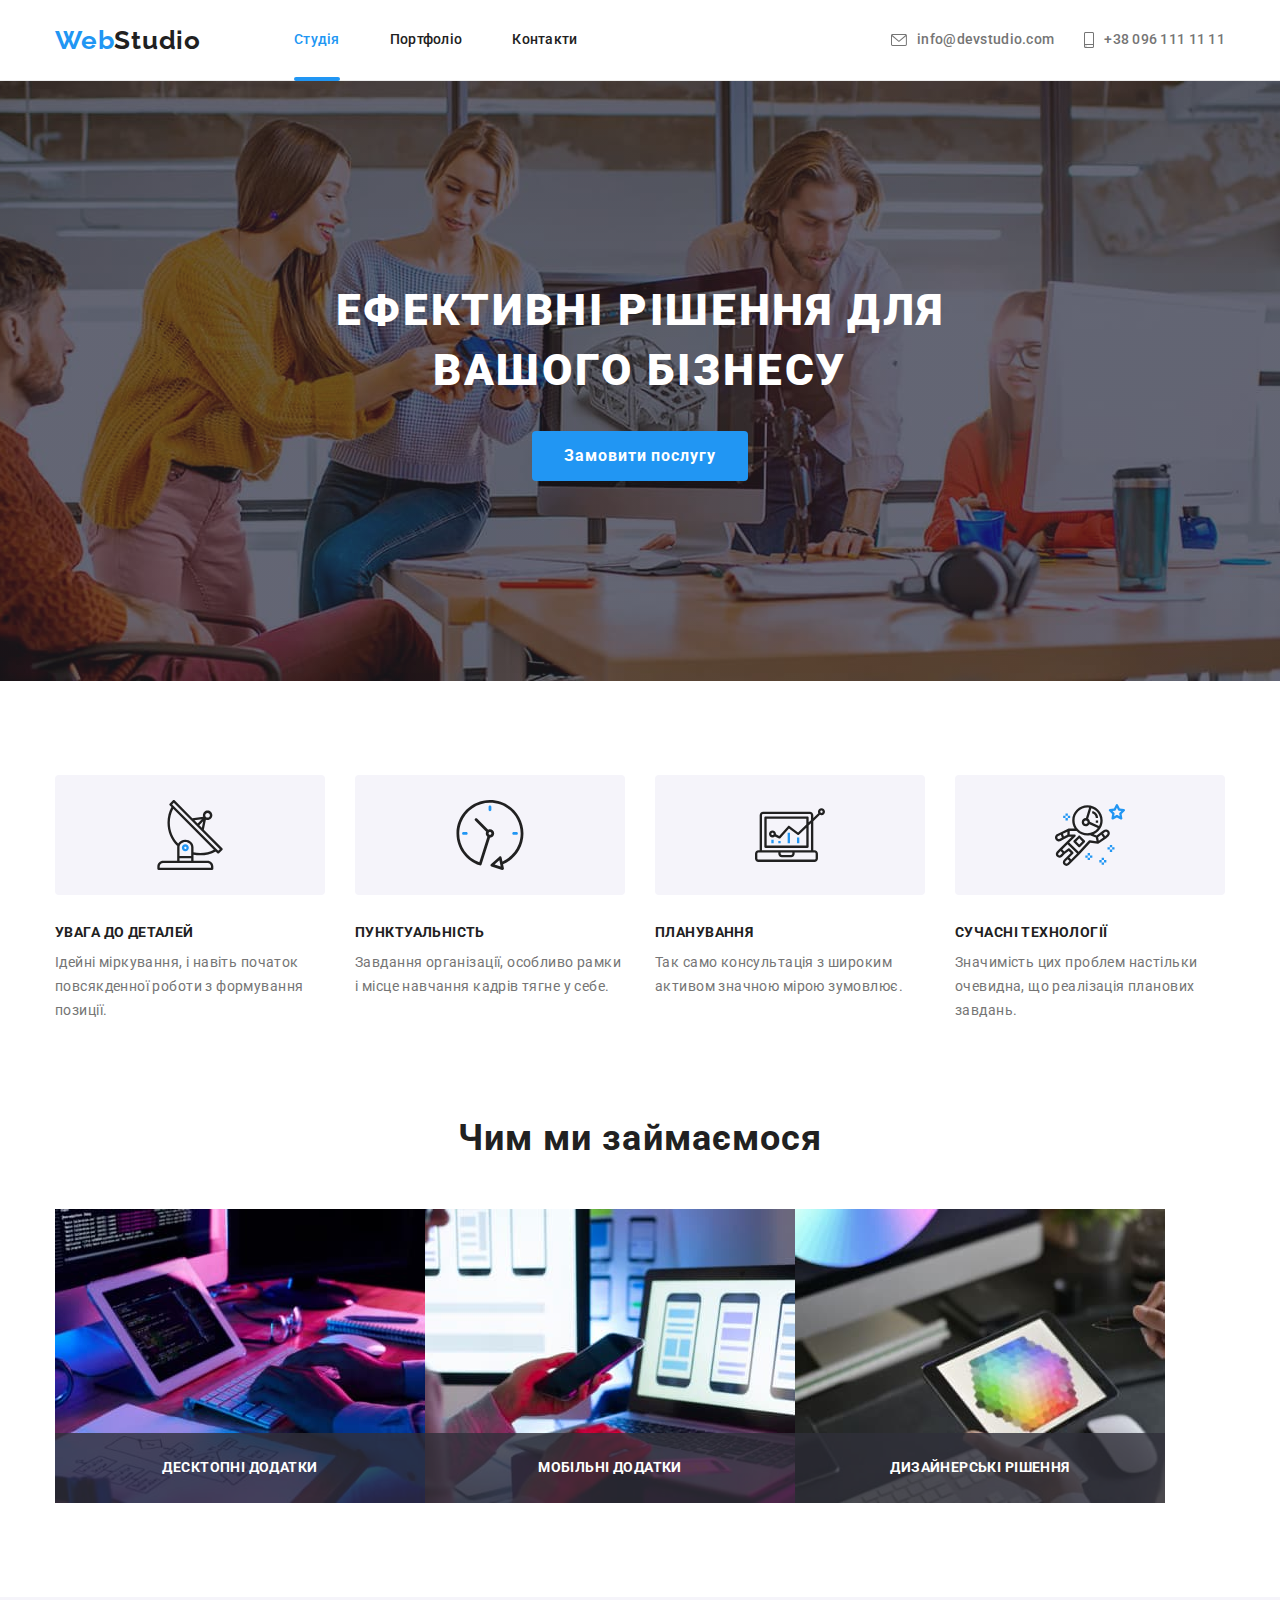
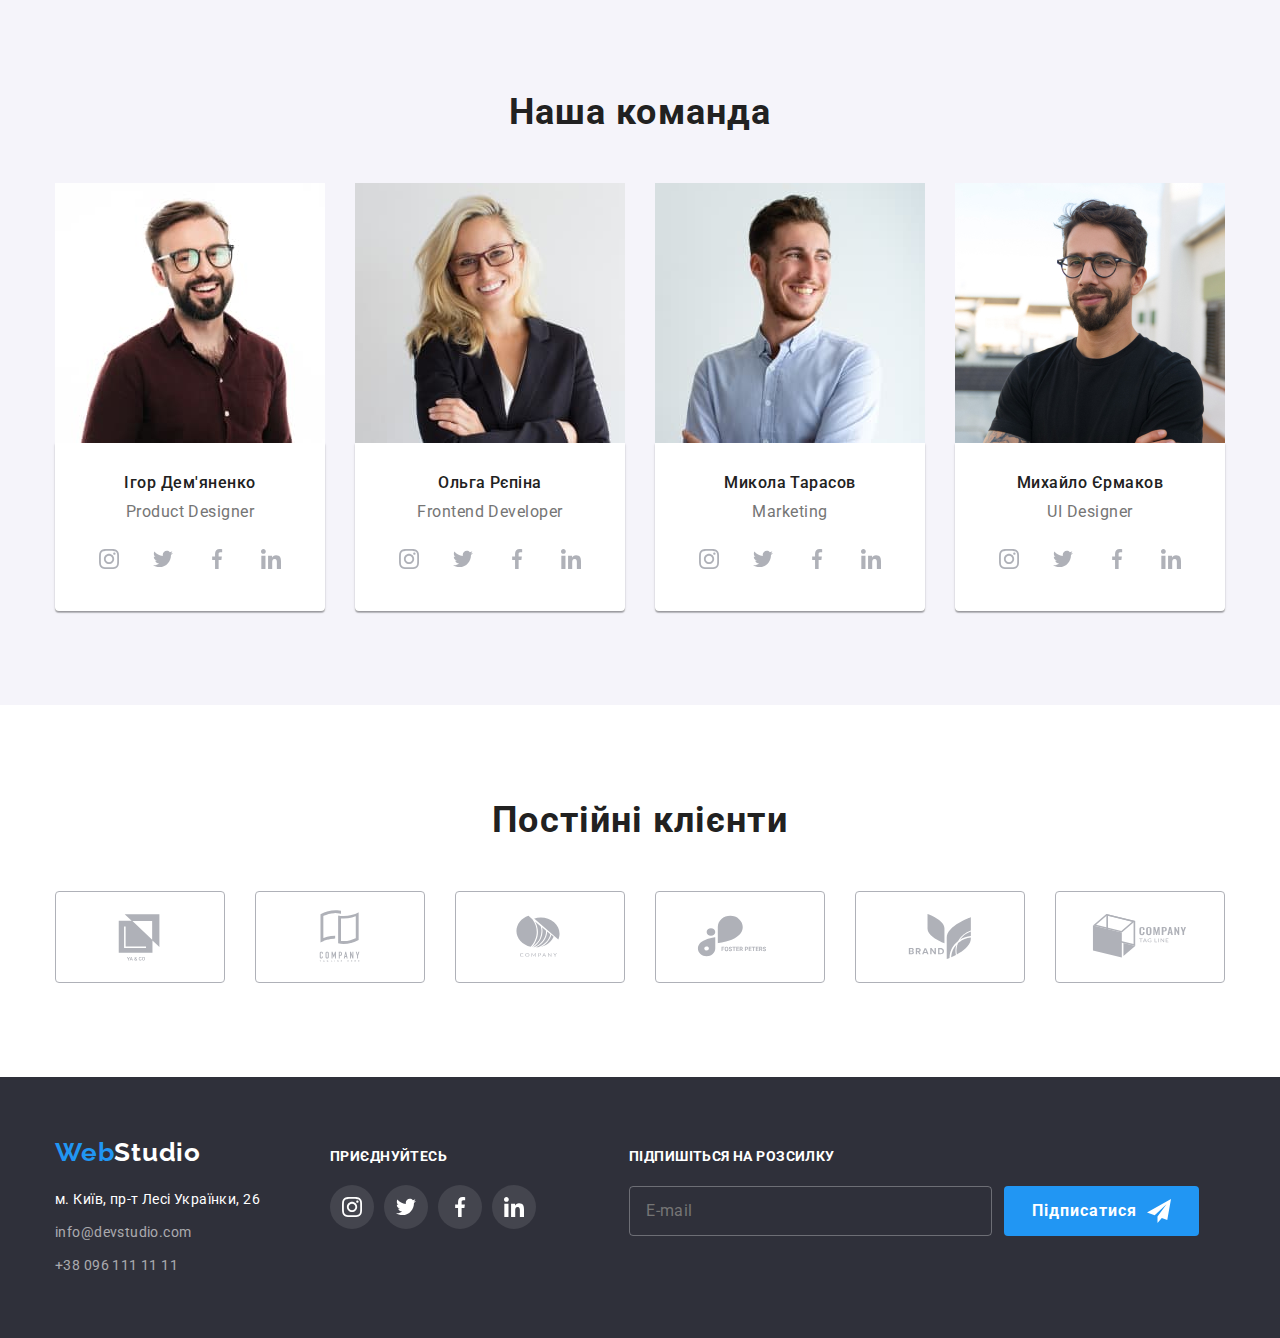
==== index.html @ 63f54402 "final" ====
<!DOCTYPE html>
<html lang="uk">
  <head>
    <meta charset="UTF-8" />
    <meta http-equiv="X-UA-Compatible" content="IE=edge" />
    <meta name="viewport" content="width=device-width, initial-scale=1.0" />
    <title lang="en">Document</title>
    <link rel="preconnect" href="https://fonts.googleapis.com" />
    <link rel="preconnect" href="https://fonts.gstatic.com" crossorigin />
    <link
      href="https://fonts.googleapis.com/css2?family=Raleway:wght@700&family=Roboto:wght@400;500;700;900&display=swap"
      rel="stylesheet"
    />
    <link
      rel="stylesheet"
      href="https://cdnjs.cloudflare.com/ajax/libs/modern-normalize/1.1.0/modern-normalize.min.css"
    />
    <link rel="stylesheet" href="./css/main.min.css">
  </head>
  <body >
    <header class="heder">
      <div class="container container__heder">
        <nav class="navigation">
          <a href="./index.html" lang="en" class="navigation__logo logo link"
            >Web<span class="logo-text--dark">Studio</span></a
          >
          <ul class="menu list">
            <li class="menu__item item">
              <a href="" class="menu__link link current">Студія</a>
            </li>
            <li class="menu__item item">
              <a href="./portfolio.html" class="menu__link link">Портфоліо</a>
            </li>
            <li class="menu__item item">
              <a href="" class="menu__link link">Контакти</a>
            </li>
          </ul>
        </nav>
        <ul class="connect list">
          <li class="connect__item">
            <a href="mailto:info@devstudio.com" class="connect__link link"
              ><svg class="icon connect__icon-mail"><use href="./images/symbol-defsnev.svg#icon-mail"></use></svg>info@devstudio.com</a
            >
          </li>
          <li class="connect__item">
            <a href="tel:+380961111111" class="connect__link link"
              ><svg class="icon connect__icon-phone"><use href="./images/symbol-defsnev.svg#icon-phone"></use></svg>+38 096 111 11 11</a
            >
          </li>
        </ul>
      </div>
    </header>
    <main>
      <section class="hero">
          <h1 class="hero__title">Ефективні рішення для вашого бізнесу</h1>
          <button type="button" class="hero__button button " data-modal-open>
            Замовити послугу
          </button>
      </section>
      <section class="peculiarities section">
        <div class="peculiarities__container container">
          <h2 class="peculiarities__title section-title visually-hidden">
            Особливості
          </h2>
          <ul class="peculiarities-list list">
            <li class="peculiarities-list__item">
              <div class="peculiarities-list__container">
                <svg class="peculiarities-list__icon"><use href="./images/symbol-defs.svg#icon-antenna"></use></svg></div>
              <h3 class="peculiarities-list__subtitle subtitle">
                увага до деталей
              </h3>
              <p class="peculiarities-list__text text">
                Ідейні міркування, і навіть початок повсякденної роботи з
                формування позиції.
              </p>
            </li>
            <li class="peculiarities-list__item">
              <div class="peculiarities-list__container">
                <svg class="peculiarities-list__icon"><use href="./images/symbol-defs.svg#icon-clock"></use></svg></div>
              <h3 class="peculiarities-list__subtitle subtitle">
                пунктуальність
              </h3>
              <p class="peculiarities-list__text text">
                Завдання організації, особливо рамки і місце навчання кадрів
                тягне у себе.
              </p>
            </li>
            <li class="peculiarities-list__item">
              <div class="peculiarities-list__container">
                <svg class="peculiarities-list__icon"><use href="./images/symbol-defs.svg#icon-diagram"></use></svg></div>
              <h3 class="peculiarities-list__subtitle subtitle">планування</h3>
              <p class="peculiarities-list__text text">
                Так само консультація з широким активом значною мірою зумовлює.
              </p>
            </li>
            <li class="peculiarities-list__item">
              <div class="peculiarities-list__container">
                <svg class="peculiarities-list__icon"><use href="./images/symbol-defs.svg#icon-astronaut"></use></svg></div>
              <h3 class="peculiarities-list__subtitle subtitle">
                сучасні технології
              </h3>
              <p class="peculiarities-list__text text">
                Значимість цих проблем настільки очевидна, що реалізація
                планових завдань.
              </p>
            </li>
          </ul>
        </div>
      </section>
      <section class="about-work section">
        <div class="container">
          <h2 class="section-title">Чим ми займаємося</h2>
          <ul class="about-work__list list">
            <li class="about-work__item">
              <div class="about-work__thumb"><img
                class="about-work__img"
                src="./images/boxone.jpg"
                alt="співробітник працюе за компьтером"
                width="370"
              />
            <P class="about-work__thumb-text">Десктопні додатки</P>
          </div>
            </li>
            <li class="about-work__item">
              <div class="about-work__thumb"><img
                class="about-work__img"
                src="./images/boxtwo.jpg"
                alt="співробітник працюе у телефоні"
                width="370"
              />
            <P class="about-work__thumb-text">Мобільні додатки</P>
          </div>
            </li>
            <li class="about-work__item">
              <div class="about-work__thumb"><img
                class="about-work__img"
                src="./images/boxthree.jpg"
                alt="співробітник працюе у планшеті"
                width="370"
              />
            <P class="about-work__thumb-text">Дизайнерські рішення</P>
          </div>
            </li>
          </ul>
        </div>
      </section>
      <section class="our-team section">
        <div class="container">
          <h2 class="section-title">Наша команда</h2>
          <ul class="team-cards list">
            <li class="team-cards__item">
              <img
                src="./images/teamone.jpg"
                alt="фото працівника"
                width="270"
                class="team-cards__img"
              />
            <div class="team-cards__data">
                <h3 class="team-cards__subtitle subtitle">Ігор Дем'яненко</h3>
                <p lang="en" class="team-cards__text text">Product Designer</p>
              <ul class="network list">
                <li class="network__item"><a class="network__link" href=""><svg class="network-icon" width="20" height="20">
                  <use href="./images/symbol-defs.svg#icon-instagram"></use>
                </svg></a></li>
                <li class="network__item"><a class="network__link" href=""><svg class="network-icon" width="20" height="20">
                  <use href="./images/symbol-defs.svg#icon-twitter"></use>
                </svg></a></li>
                <li class="network__item"><a class="network__link" href=""><svg class="network-icon" width="20" height="20">
                  <use href="./images/symbol-defs.svg#icon-facebook"></use>
                </svg></a></li>
                <li class="network__item"><a class="network__link" href=""><svg class="network-icon" width="20" height="20">
                  <use href="./images/symbol-defs.svg#icon-linkedin"></use>
                </svg></a></li>
              </ul>
            </div>
            </li>
            <li class="team-cards__item">
              <img
                src="./images/teamtwo.jpg"
                alt="фото працівника"
                width="270"
                class="team-cards__img"
              />
              <div class="team-cards__data">
                <h3 class="team-cards__subtitle subtitle">Ольга Рєпіна</h3>
                <p lang="en" class="team-cards__text text">Frontend Developer</p>
                <ul class="network list">
                  <li class="network__item"><a class="network__link" href=""><svg class="network-icon" width="20" height="20">
                    <use href="./images/symbol-defs.svg#icon-instagram"></use>
                  </svg></a></li>
                  <li class="network__item"><a class="network__link" href=""><svg class="network-icon" width="20" height="20">
                    <use href="./images/symbol-defs.svg#icon-twitter"></use>
                  </svg></a></li>
                  <li class="network__item"><a class="network__link" href=""><svg class="network-icon" width="20" height="20">
                    <use href="./images/symbol-defs.svg#icon-facebook"></use>
                  </svg></a></li>
                  <li class="network__item"><a class="network__link" href=""><svg class="network-icon" width="20" height="20">
                    <use href="./images/symbol-defs.svg#icon-linkedin"></use>
                  </svg></a></li>
                 </ul>
              </div>
            </li>
            <li class="team-cards__item">
              <img
                src="./images/teamthree.jpg"
                alt="фото працівника"
                width="270"
                class="team-cards__img"
              />
              <div class=" team-cards__data">
                <h3 class="team-cards__subtitle subtitle">Микола Тарасов</h3>
                <p lang="en" class="team-cards__text text">Marketing</p>
                <ul class="network list">
                  <li class="network__item"><a class="network__link" href=""><svg class="network-icon" width="20" height="20">
                    <use href="./images/symbol-defs.svg#icon-instagram"></use>
                  </svg></a></li>
                  <li class="network__item"><a class="network__link" href=""><svg class="network-icon" width="20" height="20">
                    <use href="./images/symbol-defs.svg#icon-twitter"></use>
                  </svg></a></li>
                  <li class="network__item"><a class="network__link" href=""><svg class="network-icon" width="20" height="20">
                    <use href="./images/symbol-defs.svg#icon-facebook"></use>
                  </svg></a></li>
                  <li class="network__item"><a class="network__link" href=""><svg class="network-icon" width="20" height="20">
                    <use href="./images/symbol-defs.svg#icon-linkedin"></use>
                  </svg></a></li>
                 </ul>
              </div>
            </li>
            <li class="team-cards__item">
              <img
                src="./images/teamfour.jpg"
                alt="фото працівника"
                width="270"
                class="team-cards__img"
              />
              <div class="team-cards__data">
                <h3 class="team-cards__subtitle subtitle">Михайло Єрмаков</h3>
                <p lang="en" class="team-cards__text text">UI Designer</p>
                <ul class="network list">
                  <li class="network__item"><a class="network__link" href="#"><svg class="network-icon" width="20" height="20">
                    <use href="./images/symbol-defs.svg#icon-instagram"></use>
                  </svg></a></li>
                  <li class="network__item"><a class="network__link" href="#"><svg class="network-icon" width="20" height="20">
                    <use href="./images/symbol-defs.svg#icon-twitter"></use>
                  </svg></a></li>
                  <li class="network__item"><a class="network__link" href="#"><svg class="network-icon" width="20" height="20">
                    <use href="./images/symbol-defs.svg#icon-facebook"></use>
                  </svg></a></li>
                  <li class="network__item"><a class="network__link" href="#"><svg class="network-icon" width="20" height="20">
                    <use href="./images/symbol-defs.svg#icon-linkedin"></use>
                  </svg></a></li>
                 </ul>
              </div>
            </li>
          </ul>
        </div>
      </section>
      <section class="clients section">
        <div class=" container">
          <h2 class="section-title">Постійні клієнти</h2>
          <ul class="clients-list list">
            <li class="clients-item"><a class="clients-link" href="#"><svg class="clients-icon" width="106" height="60">
              <use href="./images/symbol-defs.svg#icon-Logoone"></use>
            </svg></a></li>
            <li class="clients-item"><a class="clients-link" href="#"><svg class="clients-icon" width="106" height="60">
              <use href="./images/symbol-defs.svg#icon-Logotwo"></use>
            </svg></a></li>
            <li class="clients-item"><a class="clients-link" href="#"><svg class="clients-icon" width="106" height="60">
              <use href="./images/symbol-defs.svg#icon-Logothree"></use>
            </svg></a></li>
            <li class="clients-item"><a class="clients-link" href="#"><svg class="clients-icon" width="106" height="60">
              <use href="./images/symbol-defs.svg#icon-Logofour"></use>
            </svg></a></li>
            <li class="clients-item"><a class="clients-link" href="#"><svg class="clients-icon" width="106" height="60">
              <use href="./images/symbol-defs.svg#icon-Logofive"></use>
            </svg></a></li>
            <li class="clients-item"><a class="clients-link" href="#"><svg class="clients-icon" width="106" height="60"> 
              <use href="./images/symbol-defs.svg#icon-Logosix"></use>
            </svg></a></li>
          </ul>
        </div>
      </section>
    </main>
    <footer class="footer">
      <div class="container-footer-general container">
      <div class="container-footer">
        <a href="/" lang="en" class="footer-logo logo link"
          >Web<span class="logo-white">Studio</span></a
        >
        <address class="footer-address address">
          <ul class="address-list list">
            <li class="address-item">
              <a
                href="https://goo.gl/maps/VT8MUBx5KfKZdJpg7"
                target="_blank"
                rel="noopener noreferrer"
                class="address-link link"
                >м. Київ, пр-т Лесі Українки, 26</a
              >
            </li>
            <li class="address-item">
              <a
                href="mailto:info@devstudio.com"
                class="address-link-mail address-link link"
                >info@devstudio.com</a
              >
            </li>
            <li class="address-item">
              <a
                href="tel:+380961111111"
                class="address-link-tel address-link link"
                >+38 096 111 11 11</a
              >
            </li>
          </ul>
        </address>
      </div>
      <div class="footer-networks">
        <p class="footer-networks-text text">Приєднуйтесь</p>
        <ul class="footer-networks-list network list">
          <li class="footer-networks-item network__item"><a class="footer-networks-link" href="#"><svg class="footer-networks-icon" width="20" height="20">
            <use href="./images/symbol-defs.svg#icon-instagram"></use>
          </svg></a></li>
          <li class="footer-networks-item network__item"><a class="footer-networks-link" href="#"><svg class="footer-networks-icon" width="20" height="20">
            <use href="./images/symbol-defs.svg#icon-twitter"></use>
          </svg></a></li>
          <li class="footer-networks-item network__item"><a class="footer-networks-link" href="#"><svg class="footer-networks-icon" width="20" height="20">
            <use href="./images/symbol-defs.svg#icon-facebook"></use>
          </svg></a></li>
          <li class="footer-networks-item network__item"><a class="footer-networks-link" href="#"><svg class="footer-networks-icon" width="20" height="20">
            <use href="./images/symbol-defs.svg#icon-linkedin"></use>
          </svg></a></li>
      </div>
      <form class="futer-form">
        <label for="mail-futer" class="futer-form-label">Підпишіться на розсилку </label>
          <div class="block-futer-form">
            <input id="mail-futer" class="futer-form-input" type="email" name="mail-futer" placeholder="E-mail" >
            <button type="submit" class="button-futer-form button">
              Підписатися
             <svg class="futer-form-icon" width="24" height="24">
              <use href="./images/symbol-defs.svg#icon-send"></use>
             </svg>
          </button>
          </div>
      </form>
    </div>
    </footer>
    <div class="backdrop is-hidden" data-modal>
      <div class="modal">
        <button type="button" class="button-modal" data-modal-close>
          <svg class="icon-modal" width="18" height="18"><use href="./images/symbol-defs.svg#icon-close"></use></svg>
        </button>
        <strong class="backdrop-text text"> Залиште свої дані, ми вам передзвонимо </strong>
        <form class="backdrop-form">
          <label for="backdrop-name" class="backdrop-label"> Ім'я </label>
            <div class="backdrop-icon-wrap">
              <input id="backdrop-name" type="text" name="name" class="backdrop-input">
              <svg class="backdrop-icon" width="18" height="18"><use href="./images/symbol-defs.svg#icon-person"></use></svg>
            </div>
          <label for="backdrop-tel" class="backdrop-label">Телефон</label>
            <div class="backdrop-icon-wrap">
              <input id="backdrop-tel" type="tel" name="tel" class="backdrop-input">
              <svg class="backdrop-icon" width="18" height="18"><use href="./images/symbol-defs.svg#icon-phone-black"></use></svg>
            </div>
          <label for="backdrop-email" class="backdrop-label">Пошта</label>
            <div class="backdrop-icon-wrap">
              <input id="backdrop-email" type="email" name="email" class="backdrop-input">
              <svg class="backdrop-icon" width="18" height="18"><use href="./images/symbol-defs.svg#icon-email-black"></use></svg>
            </div>
        <label class="backdrop-label-textarea">
          Коментар
          <textarea class="backdrop-textarea" name="comment" placeholder="Введіть текст"></textarea>
        </label>
          <label class="checkbox-label">
            <input class="checkbox" type="checkbox" name="checkbox">
              <svg class="checkbox-icon" width="15" height="15">
                <use href="./images/symbol-defs.svg#icon-Vector"></use>
              </svg>
            <span class="span-lable">Погоджуюся з розсилкою та приймаю</span>
            <a href="#" class="backdrop-link">Умови договору</a>
          </label>
        <button type="submit" class="button-backdrop button">Відправити</button>
      </form>
      </div>
    </div>
    <script src="./js/modal.js"></script>
  </body>
</html>
---- css/main.min.css ----
:root{--primary-font: "Roboto", sans-serif;--secondary-font: "Raleway", sans-serif;--primary-color: #ffffff;--acent-color: #2196f3;--acent-color-hover: #188ce8;--secondary-color: #2f303a;--section-time-color: #f5f4fa;--primary-text-color-dark: #757575;--primary-text-color-light: #ffffff;--secondary-text-color-dark: #212121;--secondary-text-color-light: #2196f3;--address-link-text-color: rgba(255, 255, 255, 0.6)}h1,h2,h3,h4,h5,h6{margin-top:0;margin-bottom:0}p{margin-top:0;margin-bottom:0}img{display:block}body{background-color:var(--primary-color);color:var(--primary-text-color-dark);font-family:var(--primary-font)}.list{list-style:none;padding:0;margin:0}.link{text-decoration:none}.subtitle{color:var(--secondary-text-color-dark);margin-bottom:10px}input{background-color:inherit;cursor:pointer}.visually-hidden{position:absolute;white-space:nowrap;width:1px;height:1px;overflow:hidden;border:0;padding:0;clip:rect(0 0 0 0);-webkit-clip-path:inset(50%);clip-path:inset(50%);margin:-1px}.container{width:1200px;padding-left:15px;padding-right:15px;margin-left:auto;margin-right:auto}.logo{display:block;font-family:var(--secondary-font);font-weight:700;font-size:26px;line-height:1.19;letter-spacing:.03em;color:var(--secondary-text-color-light)}.button{display:-webkit-box;display:-ms-flexbox;display:flex;-webkit-box-pack:center;-ms-flex-pack:center;justify-content:center;-webkit-box-align:center;-ms-flex-align:center;align-items:center;font-family:inherit;font-weight:700;font-size:16px;line-height:1.88;letter-spacing:.06em;color:var(--primary-text-color-light);background-color:var(--acent-color);border:0;border-radius:4px;cursor:pointer;-webkit-transition:background-color 250ms cubic-bezier(0.4, 0, 0.2, 1),-webkit-box-shadow 250ms cubic-bezier(0.4, 0, 0.2, 1);transition:background-color 250ms cubic-bezier(0.4, 0, 0.2, 1),-webkit-box-shadow 250ms cubic-bezier(0.4, 0, 0.2, 1);transition:background-color 250ms cubic-bezier(0.4, 0, 0.2, 1),box-shadow 250ms cubic-bezier(0.4, 0, 0.2, 1);transition:background-color 250ms cubic-bezier(0.4, 0, 0.2, 1),box-shadow 250ms cubic-bezier(0.4, 0, 0.2, 1),-webkit-box-shadow 250ms cubic-bezier(0.4, 0, 0.2, 1)}.button:hover,.button:focus{background-color:var(--acent-color-hover);-webkit-box-shadow:0px 4px 4px rgba(0,0,0,.15);box-shadow:0px 4px 4px rgba(0,0,0,.15)}.section{padding-top:94px;padding-bottom:94px}.section-title{margin-bottom:50px;font-size:36px;line-height:1.17;text-align:center;letter-spacing:.03em;color:var(--secondary-text-color-dark)}.backdrop{position:fixed;top:0;left:0;width:100vw;height:100vh;background-color:rgba(0,0,0,.2);-webkit-transition:opacity 250ms cubic-bezier(0.4, 0, 0.2, 1),visibility 250ms cubic-bezier(0.4, 0, 0.2, 1);transition:opacity 250ms cubic-bezier(0.4, 0, 0.2, 1),visibility 250ms cubic-bezier(0.4, 0, 0.2, 1)}.is-hidden{opacity:0;visibility:hidden;pointer-events:none}.modal{position:absolute;top:50%;left:50%;-webkit-transform:translate(-50%, -50%) scale(1);transform:translate(-50%, -50%) scale(1);-webkit-transition:-webkit-transform 250ms cubic-bezier(0.4, 0, 0.2, 1);transition:-webkit-transform 250ms cubic-bezier(0.4, 0, 0.2, 1);transition:transform 250ms cubic-bezier(0.4, 0, 0.2, 1);transition:transform 250ms cubic-bezier(0.4, 0, 0.2, 1), -webkit-transform 250ms cubic-bezier(0.4, 0, 0.2, 1);width:528px;min-height:581px;padding:40px;background:#fff;-webkit-box-shadow:0px 1px 3px rgba(0,0,0,.12),0px 1px 1px rgba(0,0,0,.14),0px 2px 1px rgba(0,0,0,.2);box-shadow:0px 1px 3px rgba(0,0,0,.12),0px 1px 1px rgba(0,0,0,.14),0px 2px 1px rgba(0,0,0,.2);border-radius:4px}.backdrop-form{width:100%}.button-modal{position:absolute;top:8px;right:8px;display:-webkit-box;display:-ms-flexbox;display:flex;-webkit-box-pack:center;-ms-flex-pack:center;justify-content:center;-webkit-box-align:center;-ms-flex-align:center;align-items:center;width:30px;height:30px;border-radius:50%;color:#000;background-color:inherit;border:1px solid rgba(0,0,0,.1);cursor:pointer}.icon-modal{fill:inherit;-webkit-transition:fill 250ms cubic-bezier(0.4, 0, 0.2, 1);transition:fill 250ms cubic-bezier(0.4, 0, 0.2, 1)}.icon-modal:hover,.icon-modal:focus{fill:var(--acent-color)}.backdrop.is-hidden .modal{-webkit-transform:translate(-50%, -50%) scale(0);transform:translate(-50%, -50%) scale(0)}.backdrop-icon-wrap{position:relative;margin-top:4px;margin-bottom:10px}.backdrop-icon{position:absolute;top:50%;left:12px;-webkit-transform:translateY(-50%);transform:translateY(-50%);-webkit-transition:fill 250ms cubic-bezier(0.4, 0, 0.2, 1);transition:fill 250ms cubic-bezier(0.4, 0, 0.2, 1)}.backdrop-input:focus+.backdrop-icon,.backdrop-input:hover+.backdrop-icon{fill:var(--acent-color)}.backdrop-text{margin:0 auto;display:block;margin-bottom:12px;font-weight:700;font-size:20px;line-height:1.15;letter-spacing:.03em;text-align:center;color:var(--secondary-text-color-dark)}.backdrop-label{font-weight:700;font-size:26px;line-height:1.19;letter-spacing:.03em;font-size:12px;line-height:1.17;letter-spacing:.01em}.backdrop-input{outline:rgba(0,0,0,0);width:100%;padding:11px 42px;border:1px solid rgba(33,33,33,.2);border-radius:4px;-webkit-transition:border-color 250ms cubic-bezier(0.4, 0, 0.2, 1);transition:border-color 250ms cubic-bezier(0.4, 0, 0.2, 1)}.backdrop-input:hover,.backdrop-input:focus{border:1px solid var(--acent-color)}.backdrop-label-textarea{display:-webkit-box;display:-ms-flexbox;display:flex;-webkit-box-orient:vertical;-webkit-box-direction:normal;-ms-flex-direction:column;flex-direction:column;margin-bottom:20px;font-size:12px;line-height:1.17;letter-spacing:.01em}.backdrop-textarea{cursor:pointer;padding:12px 16px;height:120px;width:100%;margin-top:4px;border:1px solid rgba(33,33,33,.2);border-radius:4px;resize:none}.backdrop-textarea:focus,.backdrop-textarea:hover{outline:rgba(0,0,0,0);border:1px solid var(--acent-color)}.checkbox-label{display:-webkit-box;display:-ms-flexbox;display:flex;-webkit-box-align:center;-ms-flex-align:center;align-items:center;-webkit-box-pack:center;-ms-flex-pack:center;justify-content:center;margin-bottom:30px;font-size:14px;line-height:1.71;letter-spacing:.03em}.checkbox{-webkit-appearance:none;-moz-appearance:none;appearance:none;position:absolute}.checkbox-icon{border:2px solid var(--secondary-text-color-dark);border-radius:2px;margin-right:8px;-webkit-transition:background-color 250ms cubic-bezier(0.4, 0, 0.2, 1),border-color 250ms cubic-bezier(0.4, 0, 0.2, 1);transition:background-color 250ms cubic-bezier(0.4, 0, 0.2, 1),border-color 250ms cubic-bezier(0.4, 0, 0.2, 1)}.checkbox:checked+.checkbox-icon{border-color:var(--acent-color);background-color:var(--acent-color)}.span-lable{margin-right:8px}.backdrop-link{font-size:14px;line-height:1.71;letter-spacing:.03em;color:var(--acent-color)}.button-backdrop{margin:0 auto;padding:10px 52px}.heder{border-bottom:1px solid #ececec}.container__heder{display:-webkit-box;display:-ms-flexbox;display:flex;-webkit-box-align:center;-ms-flex-align:center;align-items:center}.navigation__logo{margin-right:93px}.logo-text--dark{color:var(--secondary-text-color-dark)}.menu{display:-webkit-box;display:-ms-flexbox;display:flex}.menu .item:not(:last-child){margin-right:50px}.link.current{color:var(--acent-color)}.menu__link{position:relative;display:block;padding:32px 0;font-weight:500;font-size:14px;line-height:1.14;letter-spacing:.02em;color:var(--secondary-text-color-dark);-webkit-transition:color 250ms cubic-bezier(0.4, 0, 0.2, 1);transition:color 250ms cubic-bezier(0.4, 0, 0.2, 1)}.menu__link:hover,.menu__link:focus{color:var(--acent-color)}.menu__link.current::before{content:"";position:absolute;bottom:-1px;left:0;width:100%;height:4px;background:var(--acent-color);border-radius:2px}.navigation{display:-webkit-box;display:-ms-flexbox;display:flex;-webkit-box-align:center;-ms-flex-align:center;align-items:center}.connect{display:-webkit-box;display:-ms-flexbox;display:flex;-webkit-box-pack:center;-ms-flex-pack:center;justify-content:center;margin-left:auto}.connect__item:not(:last-child){margin-right:30px}.connect__item a{color:var(--primary-text-color-dark)}.connect__link{display:-webkit-box;display:-ms-flexbox;display:flex;-webkit-box-pack:center;-ms-flex-pack:center;justify-content:center;-webkit-box-align:center;-ms-flex-align:center;align-items:center;-webkit-transition:color 250ms cubic-bezier(0.4, 0, 0.2, 1);transition:color 250ms cubic-bezier(0.4, 0, 0.2, 1);font-weight:500;font-size:14px;line-height:1.14;letter-spacing:.02em}.connect__link:hover,.connect__link:focus{color:var(--secondary-text-color-light)}.icon{fill:currentColor}.connect__icon-mail{width:16px;height:12px;margin-right:10px}.connect__icon-phone{width:10px;height:16px;margin-right:10px}.hero{padding:200px 0;max-width:1600px;height:600px;margin-left:auto;margin-right:auto;background-color:var(--secondary-color);text-align:center;background-image:-webkit-gradient(linear, left top, right top, from(rgba(47, 48, 58, 0.4)), to(rgba(47, 48, 58, 0.4))),url("../images/hero.jpg");background-image:linear-gradient(to right, rgba(47, 48, 58, 0.4), rgba(47, 48, 58, 0.4)),url("../images/hero.jpg");background-repeat:no-repeat;background-position:center;background-size:cover}.hero__title{margin:0 auto 30px;width:696px;color:var(--primary-text-color-light);font-weight:900;font-size:44px;line-height:1.36;letter-spacing:.06em;text-transform:uppercase}.hero__button{margin:0 auto;min-width:216px;padding:10px 32px}.peculiarities{padding-bottom:0}.peculiarities-list{display:-webkit-box;display:-ms-flexbox;display:flex}.peculiarities-list__item{width:270px}.peculiarities-list .peculiarities-list__item+.peculiarities-list__item{margin-left:30px}.peculiarities-list__container{width:270px;height:120px;display:-webkit-box;display:-ms-flexbox;display:flex;-webkit-box-pack:center;-ms-flex-pack:center;justify-content:center;-webkit-box-align:center;-ms-flex-align:center;align-items:center;background:#f5f4fa;border-radius:4px;margin-bottom:30px}.peculiarities-list__icon{width:70px;height:70px;background-position:50% 50%}.peculiarities-list__subtitle{font-size:14px;line-height:1.14;letter-spacing:.03em;text-transform:uppercase}.peculiarities-list__text{font-size:14px;line-height:1.71;letter-spacing:.03em}.about-work__list{display:-webkit-box;display:-ms-flexbox;display:flex}.about-work__list .about-work__item+.about-work-item{margin-left:30px}.about-work__thumb{position:relative}.about-work__thumb-text{position:absolute;bottom:0;left:0;padding:27px 0;width:100%;font-weight:700;font-size:14px;line-height:1.14;text-align:center;letter-spacing:.03em;text-transform:uppercase;background:rgba(47,48,58,.8);color:#fff}.team-cards{display:-webkit-box;display:-ms-flexbox;display:flex}.team-cards__data{padding:30px 0;border-radius:0px 0px 4px 4px;-webkit-box-shadow:0px 1px 3px rgba(0,0,0,.12),0px 1px 1px rgba(0,0,0,.14),0px 2px 1px rgba(0,0,0,.2);box-shadow:0px 1px 3px rgba(0,0,0,.12),0px 1px 1px rgba(0,0,0,.14),0px 2px 1px rgba(0,0,0,.2)}.team-cards .team-cards__item+.team-cards__item{margin-left:30px}.our-team{background-color:var(--section-time-color)}.team-cards__item{background-color:var(--primary-color)}.team-cards__subtitle{font-weight:500;font-size:16px;line-height:1.19;text-align:center;letter-spacing:.03em;text-align:center}.team-cards__text{font-size:16px;line-height:1.19;text-align:center;letter-spacing:.03em;text-align:center;margin-bottom:16px}.network{display:-webkit-box;display:-ms-flexbox;display:flex;-webkit-box-pack:center;-ms-flex-pack:center;justify-content:center;-webkit-box-align:center;-ms-flex-align:center;align-items:center}.network__item{width:44px;height:44px}.network__link{display:-webkit-box;display:-ms-flexbox;display:flex;-webkit-box-pack:center;-ms-flex-pack:center;justify-content:center;-webkit-box-align:center;-ms-flex-align:center;align-items:center;-webkit-transition:background-color 250ms cubic-bezier(0.4, 0, 0.2, 1),fill 250ms cubic-bezier(0.4, 0, 0.2, 1);transition:background-color 250ms cubic-bezier(0.4, 0, 0.2, 1),fill 250ms cubic-bezier(0.4, 0, 0.2, 1);width:100%;height:100%;border-radius:50%;fill:#afb1b8}.network__link:hover,.network__link:focus{background-color:var(--acent-color);fill:var(--primary-color)}.network .network__item+.network__item{margin-left:10px}.clients-list{display:-webkit-box;display:-ms-flexbox;display:flex;-webkit-box-pack:center;-ms-flex-pack:center;justify-content:center;-webkit-box-align:center;-ms-flex-align:center;align-items:center}.clients-item{width:170px;height:92px}.clients-link{display:-webkit-box;display:-ms-flexbox;display:flex;-webkit-box-pack:center;-ms-flex-pack:center;justify-content:center;-webkit-box-align:center;-ms-flex-align:center;align-items:center;-webkit-transition:fill 250ms cubic-bezier(0.4, 0, 0.2, 1),border-color 250ms cubic-bezier(0.4, 0, 0.2, 1);transition:fill 250ms cubic-bezier(0.4, 0, 0.2, 1),border-color 250ms cubic-bezier(0.4, 0, 0.2, 1);width:100%;height:100%;border:1px solid #afb1b8;border-radius:4px;fill:#afb1b8}.clients-link:hover,.clients-link:focus{border:1px solid var(--acent-color);fill:var(--acent-color)}.clients-list .clients-item+.clients-item{margin-left:30px}.footer{background-color:var(--secondary-color);padding:60px 0}.container-footer-general{display:-webkit-box;display:-ms-flexbox;display:flex;-webkit-box-align:baseline;-ms-flex-align:baseline;align-items:baseline;-webkit-box-pack:start;-ms-flex-pack:start;justify-content:flex-start}.container-footer{margin-right:70px}.footer-logo{margin-bottom:20px}.logo-white{color:var(--primary-text-color-light)}.address-list .address-item+.address-item{margin-top:9px}.address-link{font-style:normal;font-size:14px;line-height:1.71;letter-spacing:.03em;color:var(--primary-text-color-light);-webkit-transition:color 250ms cubic-bezier(0.4, 0, 0.2, 1);transition:color 250ms cubic-bezier(0.4, 0, 0.2, 1)}.address-link:hover,.address-link:focus{color:var(--secondary-text-color-light)}.address-link-mail{color:var(--address-link-text-color)}.address-link-tel{color:var(--address-link-text-color)}.footer-networks{width:206px}.footer-networks-text{font-weight:700;font-size:14px;line-height:1.14;letter-spacing:.03em;text-transform:uppercase;color:var(--primary-color);margin-bottom:20px}.footer-networks-link{display:-webkit-box;display:-ms-flexbox;display:flex;-webkit-box-pack:center;-ms-flex-pack:center;justify-content:center;-webkit-box-align:center;-ms-flex-align:center;align-items:center;-webkit-transition:background-color 250ms cubic-bezier(0.4, 0, 0.2, 1);transition:background-color 250ms cubic-bezier(0.4, 0, 0.2, 1);width:100%;height:100%;border-radius:50%;fill:var(--primary-color);background-color:rgba(255,255,255,.1)}.footer-networks-link:hover,.footer-networks-link:focus{background-color:#2196f3}.futer-form-icon{background-size:cover}.block-futer-form{display:-webkit-box;display:-ms-flexbox;display:flex;-webkit-box-align:center;-ms-flex-align:center;align-items:center;-webkit-box-pack:center;-ms-flex-pack:center;justify-content:center;margin-top:20px;width:570px}.futer-form-label{font-weight:700;font-size:14px;line-height:1.14;letter-spacing:.03em;text-transform:uppercase;color:var(--primary-color)}.futer-form-input{width:100%;padding:15px 16px;border:1px solid rgba(255,255,255,.3);border-radius:4px;outline:rgba(0,0,0,0);-webkit-transition:border 250ms cubic-bezier(0.4, 0, 0.2, 1);transition:border 250ms cubic-bezier(0.4, 0, 0.2, 1)}.futer-form-input:hover,.futer-form-input:focus{border:1px solid var(--acent-color)}.futer-form-input::-webkit-input-placeholder{font-size:16px;line-height:1.25;letter-spacing:.03em}.futer-form-input::-moz-placeholder{font-size:16px;line-height:1.25;letter-spacing:.03em}.futer-form-input:-ms-input-placeholder{font-size:16px;line-height:1.25;letter-spacing:.03em}.futer-form-input::-ms-input-placeholder{font-size:16px;line-height:1.25;letter-spacing:.03em}.futer-form-input::placeholder{font-size:16px;line-height:1.25;letter-spacing:.03em}.futer-form{margin-left:93px}.button-futer-form{margin-left:12px;padding:10px 28px}.futer-form-icon{margin-left:10px}.portfolio-link{display:block;-webkit-transition:-webkit-box-shadow 250ms cubic-bezier(0.4, 0, 0.2, 1);transition:-webkit-box-shadow 250ms cubic-bezier(0.4, 0, 0.2, 1);transition:box-shadow 250ms cubic-bezier(0.4, 0, 0.2, 1);transition:box-shadow 250ms cubic-bezier(0.4, 0, 0.2, 1), -webkit-box-shadow 250ms cubic-bezier(0.4, 0, 0.2, 1)}.portfolio-link:hover,.portfolio-link:focus{-webkit-box-shadow:0px 1px 1px rgba(0,0,0,.12),0px 4px 4px rgba(0,0,0,.06),1px 4px 6px rgba(0,0,0,.16);box-shadow:0px 1px 1px rgba(0,0,0,.12),0px 4px 4px rgba(0,0,0,.06),1px 4px 6px rgba(0,0,0,.16)}.portfolio-nav-list{display:-webkit-box;display:-ms-flexbox;display:flex;-webkit-box-pack:center;-ms-flex-pack:center;justify-content:center;-webkit-box-align:center;-ms-flex-align:center;align-items:center;margin-bottom:50px}.portfolio-nav-list .portfolio-nav-item+.portfolio-nav-item{margin-left:8px}.portfolio-list{display:-webkit-box;display:-ms-flexbox;display:flex;-ms-flex-wrap:wrap;flex-wrap:wrap}.portfolio-item{width:calc((100% - 60px)/3);margin-right:30px;margin-bottom:30px}.portfolio-item:nth-last-child(-n+3){margin-bottom:0}.portfolio-item:nth-child(3n){margin-right:0}.portfolio-button{min-width:73px;padding:6px 22px;font-weight:500;font-size:16px;line-height:1.6;letter-spacing:.03em;color:var(--secondary-text-color-dark);background-color:var(--section-time-color);-webkit-transition:color 250ms cubic-bezier(0.4, 0, 0.2, 1),background-color 250ms cubic-bezier(0.4, 0, 0.2, 1),-webkit-box-shadow 250ms cubic-bezier(0.4, 0, 0.2, 1);transition:color 250ms cubic-bezier(0.4, 0, 0.2, 1),background-color 250ms cubic-bezier(0.4, 0, 0.2, 1),-webkit-box-shadow 250ms cubic-bezier(0.4, 0, 0.2, 1);transition:color 250ms cubic-bezier(0.4, 0, 0.2, 1),background-color 250ms cubic-bezier(0.4, 0, 0.2, 1),box-shadow 250ms cubic-bezier(0.4, 0, 0.2, 1);transition:color 250ms cubic-bezier(0.4, 0, 0.2, 1),background-color 250ms cubic-bezier(0.4, 0, 0.2, 1),box-shadow 250ms cubic-bezier(0.4, 0, 0.2, 1),-webkit-box-shadow 250ms cubic-bezier(0.4, 0, 0.2, 1)}.portfolio-button:hover,.portfolio-button:focus{color:var(--primary-text-color-light);background-color:var(--acent-color);-webkit-box-shadow:0px 3px 1px rgba(0,0,0,.1),0px 1px 2px rgba(0,0,0,.08),0px 2px 2px rgba(0,0,0,.12);box-shadow:0px 3px 1px rgba(0,0,0,.1),0px 1px 2px rgba(0,0,0,.08),0px 2px 2px rgba(0,0,0,.12)}.portfolio-container{padding:20px 24px}.portfolio-item-subtitle{margin-bottom:4px;font-size:18px;line-height:2;letter-spacing:.06em}.portfolio-item-text{font-size:16px;line-height:1.88;letter-spacing:.03em;color:var(--primary-text-color-dark)}.portfolio-thumb{position:relative;overflow:hidden}.portfolio-text{position:absolute;top:0;margin:0;height:100%;-webkit-transform:translateY(100%);transform:translateY(100%);-webkit-transition:-webkit-transform 250ms cubic-bezier(0.4, 0, 0.2, 1);transition:-webkit-transform 250ms cubic-bezier(0.4, 0, 0.2, 1);transition:transform 250ms cubic-bezier(0.4, 0, 0.2, 1);transition:transform 250ms cubic-bezier(0.4, 0, 0.2, 1), -webkit-transform 250ms cubic-bezier(0.4, 0, 0.2, 1);font-size:18px;line-height:1.56;letter-spacing:.03em;color:var(--primary-color);padding:63px 24px;background-color:var(--acent-color);overflow:auto;pointer-events:none}.portfolio-link:hover .portfolio-text,.portfolio-link:focus .portfolio-text{-webkit-transform:translateY(0);transform:translateY(0)}/*# sourceMappingURL=main.min.css.map */
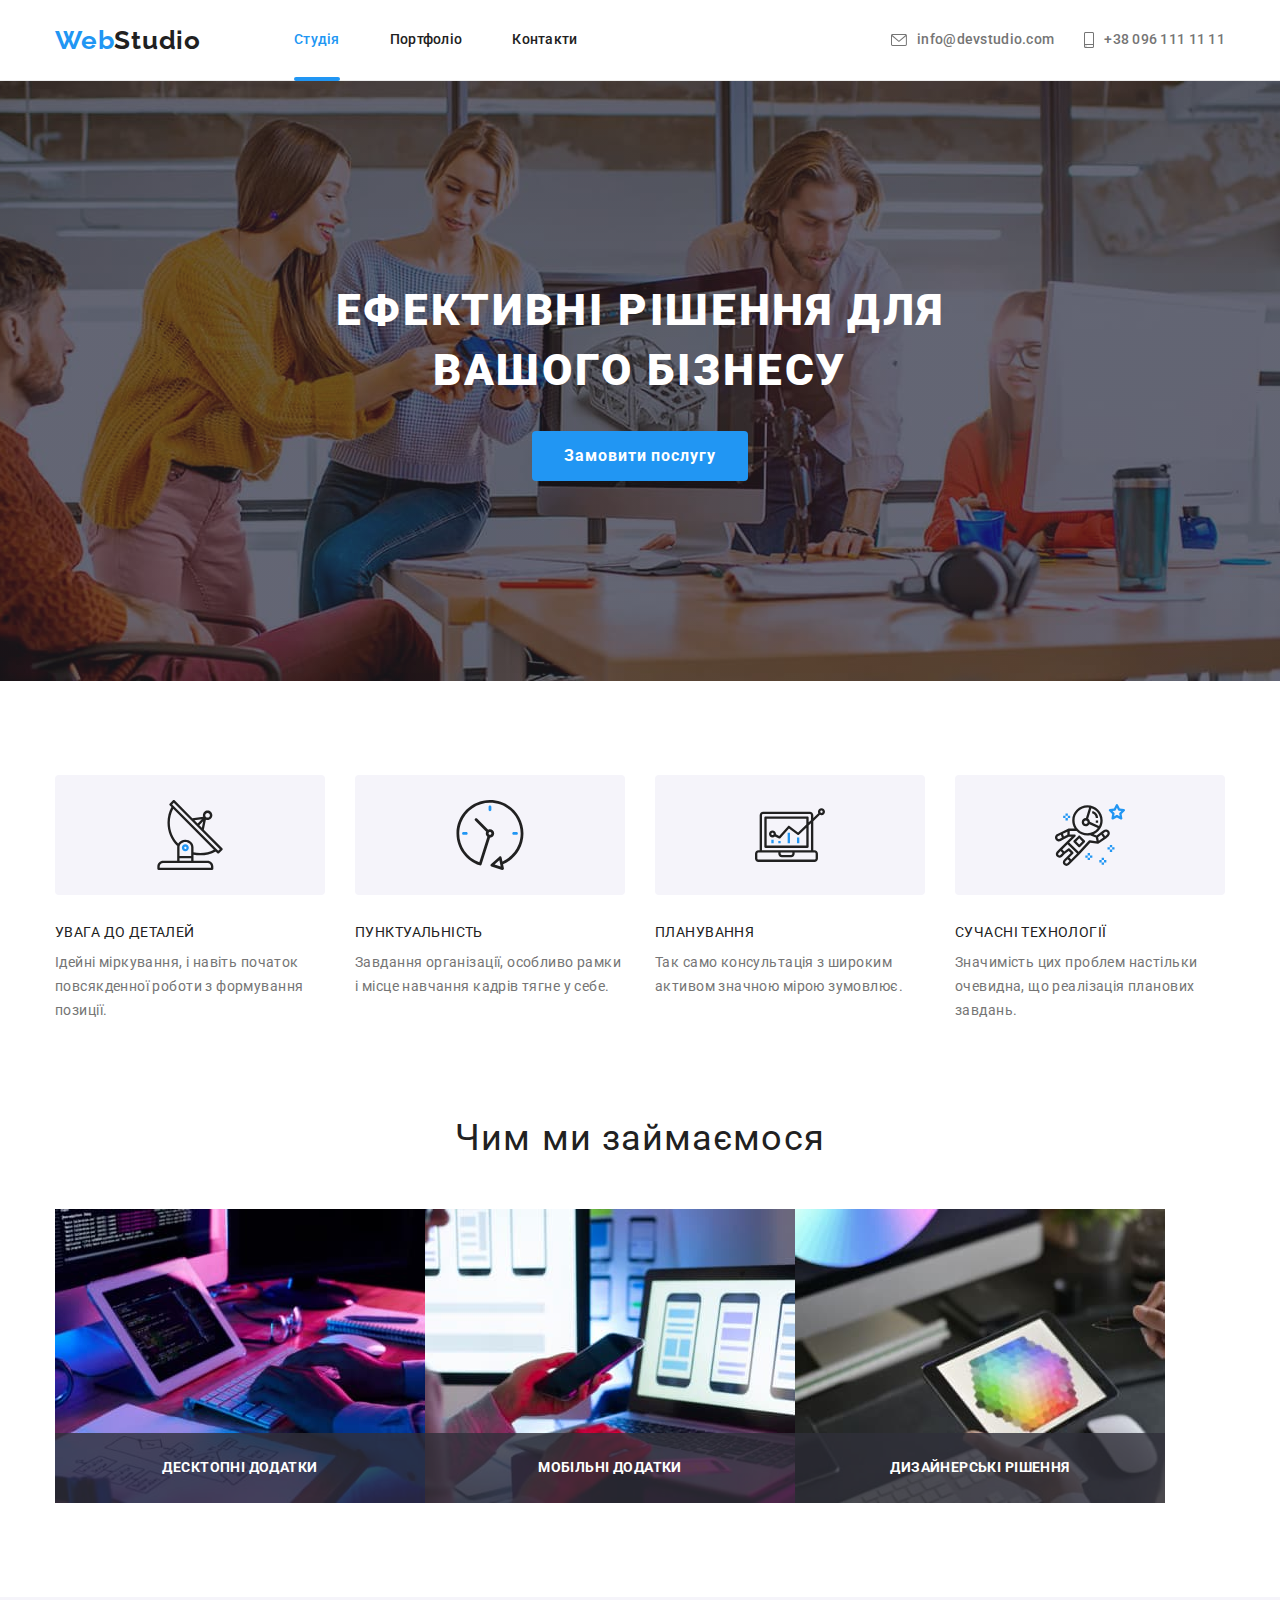
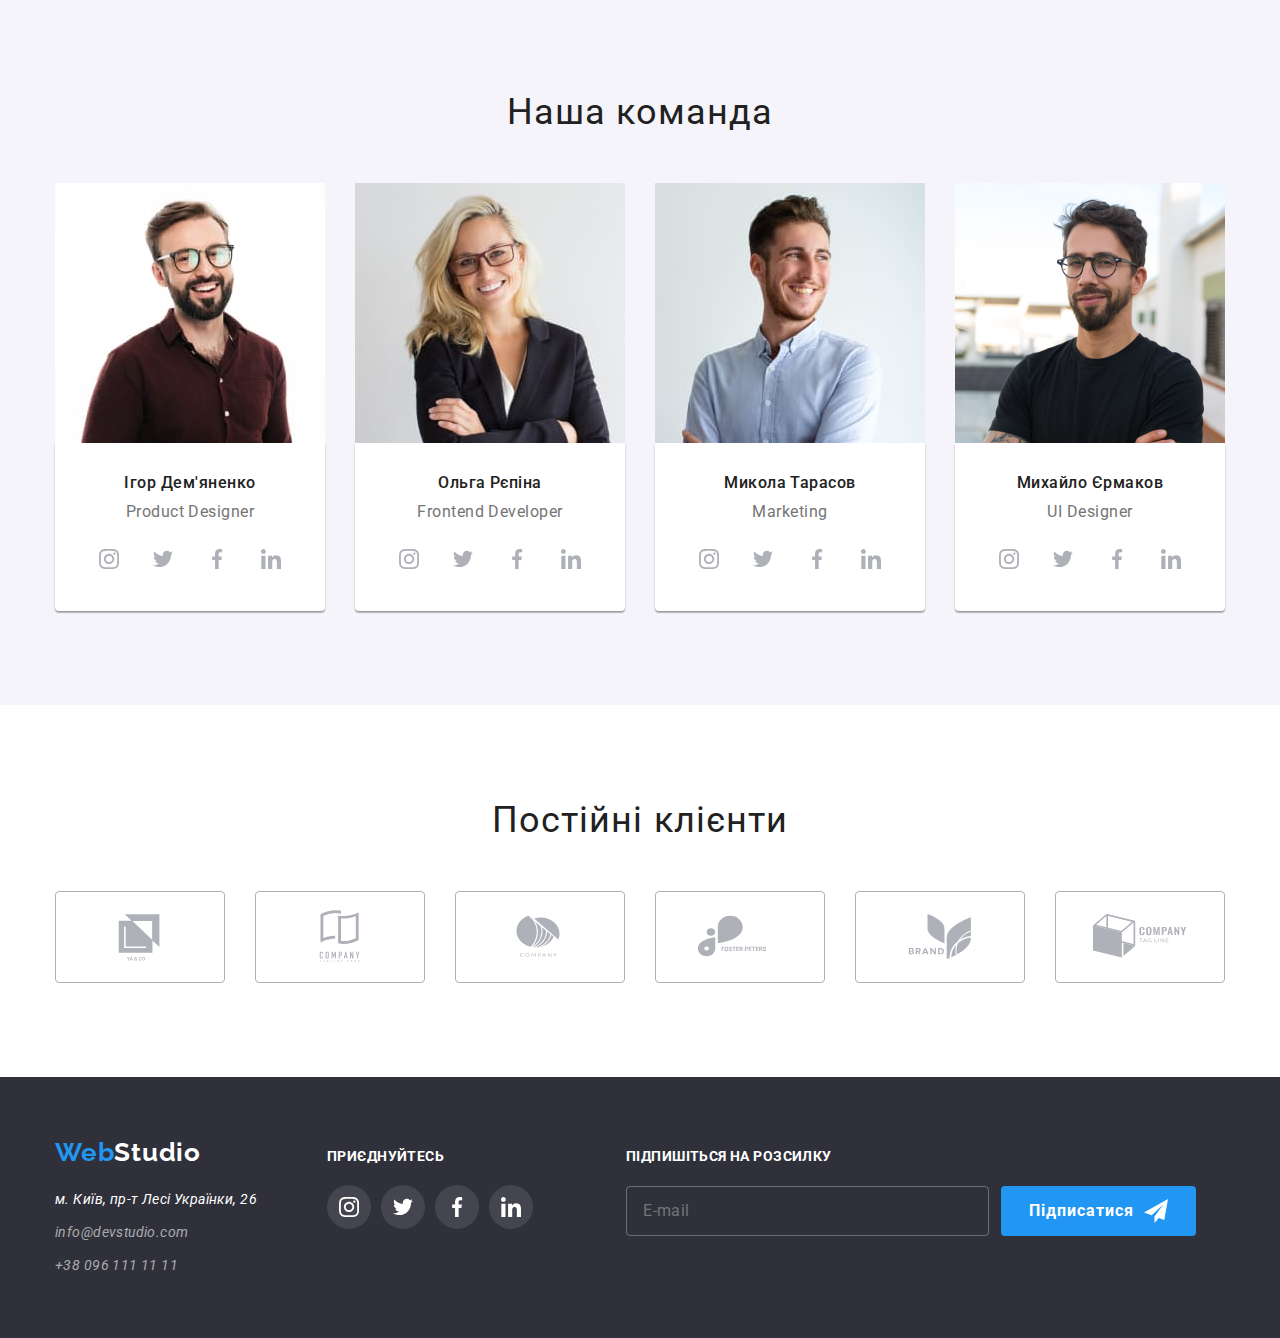
==== commit 1ce5196b: "finaly result" ====
--- a/index.html
+++ b/index.html
@@ -258,23 +258,23 @@
       <section class="clients section">
         <div class=" container">
           <h2 class="section-title">Постійні клієнти</h2>
-          <ul class="clients-list list">
-            <li class="clients-item"><a class="clients-link" href="#"><svg class="clients-icon" width="106" height="60">
+          <ul class="list clients__list">
+            <li class="clients__item"><a class="clients__link" href="#"><svg class="clients-icon" width="106" height="60">
               <use href="./images/symbol-defs.svg#icon-Logoone"></use>
             </svg></a></li>
-            <li class="clients-item"><a class="clients-link" href="#"><svg class="clients-icon" width="106" height="60">
+            <li class="clients__item"><a class="clients__link" href="#"><svg class="clients-icon" width="106" height="60">
               <use href="./images/symbol-defs.svg#icon-Logotwo"></use>
             </svg></a></li>
-            <li class="clients-item"><a class="clients-link" href="#"><svg class="clients-icon" width="106" height="60">
+            <li class="clients__item"><a class="clients__link" href="#"><svg class="clients-icon" width="106" height="60">
               <use href="./images/symbol-defs.svg#icon-Logothree"></use>
             </svg></a></li>
-            <li class="clients-item"><a class="clients-link" href="#"><svg class="clients-icon" width="106" height="60">
+            <li class="clients__item"><a class="clients__link" href="#"><svg class="clients-icon" width="106" height="60">
               <use href="./images/symbol-defs.svg#icon-Logofour"></use>
             </svg></a></li>
-            <li class="clients-item"><a class="clients-link" href="#"><svg class="clients-icon" width="106" height="60">
+            <li class="clients__item"><a class="clients__link" href="#"><svg class="clients-icon" width="106" height="60">
               <use href="./images/symbol-defs.svg#icon-Logofive"></use>
             </svg></a></li>
-            <li class="clients-item"><a class="clients-link" href="#"><svg class="clients-icon" width="106" height="60"> 
+            <li class="clients__item"><a class="clients__link" href="#"><svg class="clients-icon" width="106" height="60"> 
               <use href="./images/symbol-defs.svg#icon-Logosix"></use>
             </svg></a></li>
           </ul>
--- a/css/main.min.css
+++ b/css/main.min.css
@@ -1 +1 @@
-:root{--primary-font: "Roboto", sans-serif;--secondary-font: "Raleway", sans-serif;--primary-color: #ffffff;--acent-color: #2196f3;--acent-color-hover: #188ce8;--secondary-color: #2f303a;--section-time-color: #f5f4fa;--primary-text-color-dark: #757575;--primary-text-color-light: #ffffff;--secondary-text-color-dark: #212121;--secondary-text-color-light: #2196f3;--address-link-text-color: rgba(255, 255, 255, 0.6)}h1,h2,h3,h4,h5,h6{margin-top:0;margin-bottom:0}p{margin-top:0;margin-bottom:0}img{display:block}body{background-color:var(--primary-color);color:var(--primary-text-color-dark);font-family:var(--primary-font)}.list{list-style:none;padding:0;margin:0}.link{text-decoration:none}.subtitle{color:var(--secondary-text-color-dark);margin-bottom:10px}input{background-color:inherit;cursor:pointer}.visually-hidden{position:absolute;white-space:nowrap;width:1px;height:1px;overflow:hidden;border:0;padding:0;clip:rect(0 0 0 0);-webkit-clip-path:inset(50%);clip-path:inset(50%);margin:-1px}.container{width:1200px;padding-left:15px;padding-right:15px;margin-left:auto;margin-right:auto}.logo{display:block;font-family:var(--secondary-font);font-weight:700;font-size:26px;line-height:1.19;letter-spacing:.03em;color:var(--secondary-text-color-light)}.button{display:-webkit-box;display:-ms-flexbox;display:flex;-webkit-box-pack:center;-ms-flex-pack:center;justify-content:center;-webkit-box-align:center;-ms-flex-align:center;align-items:center;font-family:inherit;font-weight:700;font-size:16px;line-height:1.88;letter-spacing:.06em;color:var(--primary-text-color-light);background-color:var(--acent-color);border:0;border-radius:4px;cursor:pointer;-webkit-transition:background-color 250ms cubic-bezier(0.4, 0, 0.2, 1),-webkit-box-shadow 250ms cubic-bezier(0.4, 0, 0.2, 1);transition:background-color 250ms cubic-bezier(0.4, 0, 0.2, 1),-webkit-box-shadow 250ms cubic-bezier(0.4, 0, 0.2, 1);transition:background-color 250ms cubic-bezier(0.4, 0, 0.2, 1),box-shadow 250ms cubic-bezier(0.4, 0, 0.2, 1);transition:background-color 250ms cubic-bezier(0.4, 0, 0.2, 1),box-shadow 250ms cubic-bezier(0.4, 0, 0.2, 1),-webkit-box-shadow 250ms cubic-bezier(0.4, 0, 0.2, 1)}.button:hover,.button:focus{background-color:var(--acent-color-hover);-webkit-box-shadow:0px 4px 4px rgba(0,0,0,.15);box-shadow:0px 4px 4px rgba(0,0,0,.15)}.section{padding-top:94px;padding-bottom:94px}.section-title{margin-bottom:50px;font-size:36px;line-height:1.17;text-align:center;letter-spacing:.03em;color:var(--secondary-text-color-dark)}.backdrop{position:fixed;top:0;left:0;width:100vw;height:100vh;background-color:rgba(0,0,0,.2);-webkit-transition:opacity 250ms cubic-bezier(0.4, 0, 0.2, 1),visibility 250ms cubic-bezier(0.4, 0, 0.2, 1);transition:opacity 250ms cubic-bezier(0.4, 0, 0.2, 1),visibility 250ms cubic-bezier(0.4, 0, 0.2, 1)}.is-hidden{opacity:0;visibility:hidden;pointer-events:none}.modal{position:absolute;top:50%;left:50%;-webkit-transform:translate(-50%, -50%) scale(1);transform:translate(-50%, -50%) scale(1);-webkit-transition:-webkit-transform 250ms cubic-bezier(0.4, 0, 0.2, 1);transition:-webkit-transform 250ms cubic-bezier(0.4, 0, 0.2, 1);transition:transform 250ms cubic-bezier(0.4, 0, 0.2, 1);transition:transform 250ms cubic-bezier(0.4, 0, 0.2, 1), -webkit-transform 250ms cubic-bezier(0.4, 0, 0.2, 1);width:528px;min-height:581px;padding:40px;background:#fff;-webkit-box-shadow:0px 1px 3px rgba(0,0,0,.12),0px 1px 1px rgba(0,0,0,.14),0px 2px 1px rgba(0,0,0,.2);box-shadow:0px 1px 3px rgba(0,0,0,.12),0px 1px 1px rgba(0,0,0,.14),0px 2px 1px rgba(0,0,0,.2);border-radius:4px}.backdrop-form{width:100%}.button-modal{position:absolute;top:8px;right:8px;display:-webkit-box;display:-ms-flexbox;display:flex;-webkit-box-pack:center;-ms-flex-pack:center;justify-content:center;-webkit-box-align:center;-ms-flex-align:center;align-items:center;width:30px;height:30px;border-radius:50%;color:#000;background-color:inherit;border:1px solid rgba(0,0,0,.1);cursor:pointer}.icon-modal{fill:inherit;-webkit-transition:fill 250ms cubic-bezier(0.4, 0, 0.2, 1);transition:fill 250ms cubic-bezier(0.4, 0, 0.2, 1)}.icon-modal:hover,.icon-modal:focus{fill:var(--acent-color)}.backdrop.is-hidden .modal{-webkit-transform:translate(-50%, -50%) scale(0);transform:translate(-50%, -50%) scale(0)}.backdrop-icon-wrap{position:relative;margin-top:4px;margin-bottom:10px}.backdrop-icon{position:absolute;top:50%;left:12px;-webkit-transform:translateY(-50%);transform:translateY(-50%);-webkit-transition:fill 250ms cubic-bezier(0.4, 0, 0.2, 1);transition:fill 250ms cubic-bezier(0.4, 0, 0.2, 1)}.backdrop-input:focus+.backdrop-icon,.backdrop-input:hover+.backdrop-icon{fill:var(--acent-color)}.backdrop-text{margin:0 auto;display:block;margin-bottom:12px;font-weight:700;font-size:20px;line-height:1.15;letter-spacing:.03em;text-align:center;color:var(--secondary-text-color-dark)}.backdrop-label{font-weight:700;font-size:26px;line-height:1.19;letter-spacing:.03em;font-size:12px;line-height:1.17;letter-spacing:.01em}.backdrop-input{outline:rgba(0,0,0,0);width:100%;padding:11px 42px;border:1px solid rgba(33,33,33,.2);border-radius:4px;-webkit-transition:border-color 250ms cubic-bezier(0.4, 0, 0.2, 1);transition:border-color 250ms cubic-bezier(0.4, 0, 0.2, 1)}.backdrop-input:hover,.backdrop-input:focus{border:1px solid var(--acent-color)}.backdrop-label-textarea{display:-webkit-box;display:-ms-flexbox;display:flex;-webkit-box-orient:vertical;-webkit-box-direction:normal;-ms-flex-direction:column;flex-direction:column;margin-bottom:20px;font-size:12px;line-height:1.17;letter-spacing:.01em}.backdrop-textarea{cursor:pointer;padding:12px 16px;height:120px;width:100%;margin-top:4px;border:1px solid rgba(33,33,33,.2);border-radius:4px;resize:none}.backdrop-textarea:focus,.backdrop-textarea:hover{outline:rgba(0,0,0,0);border:1px solid var(--acent-color)}.checkbox-label{display:-webkit-box;display:-ms-flexbox;display:flex;-webkit-box-align:center;-ms-flex-align:center;align-items:center;-webkit-box-pack:center;-ms-flex-pack:center;justify-content:center;margin-bottom:30px;font-size:14px;line-height:1.71;letter-spacing:.03em}.checkbox{-webkit-appearance:none;-moz-appearance:none;appearance:none;position:absolute}.checkbox-icon{border:2px solid var(--secondary-text-color-dark);border-radius:2px;margin-right:8px;-webkit-transition:background-color 250ms cubic-bezier(0.4, 0, 0.2, 1),border-color 250ms cubic-bezier(0.4, 0, 0.2, 1);transition:background-color 250ms cubic-bezier(0.4, 0, 0.2, 1),border-color 250ms cubic-bezier(0.4, 0, 0.2, 1)}.checkbox:checked+.checkbox-icon{border-color:var(--acent-color);background-color:var(--acent-color)}.span-lable{margin-right:8px}.backdrop-link{font-size:14px;line-height:1.71;letter-spacing:.03em;color:var(--acent-color)}.button-backdrop{margin:0 auto;padding:10px 52px}.heder{border-bottom:1px solid #ececec}.container__heder{display:-webkit-box;display:-ms-flexbox;display:flex;-webkit-box-align:center;-ms-flex-align:center;align-items:center}.navigation__logo{margin-right:93px}.logo-text--dark{color:var(--secondary-text-color-dark)}.menu{display:-webkit-box;display:-ms-flexbox;display:flex}.menu .item:not(:last-child){margin-right:50px}.link.current{color:var(--acent-color)}.menu__link{position:relative;display:block;padding:32px 0;font-weight:500;font-size:14px;line-height:1.14;letter-spacing:.02em;color:var(--secondary-text-color-dark);-webkit-transition:color 250ms cubic-bezier(0.4, 0, 0.2, 1);transition:color 250ms cubic-bezier(0.4, 0, 0.2, 1)}.menu__link:hover,.menu__link:focus{color:var(--acent-color)}.menu__link.current::before{content:"";position:absolute;bottom:-1px;left:0;width:100%;height:4px;background:var(--acent-color);border-radius:2px}.navigation{display:-webkit-box;display:-ms-flexbox;display:flex;-webkit-box-align:center;-ms-flex-align:center;align-items:center}.connect{display:-webkit-box;display:-ms-flexbox;display:flex;-webkit-box-pack:center;-ms-flex-pack:center;justify-content:center;margin-left:auto}.connect__item:not(:last-child){margin-right:30px}.connect__item a{color:var(--primary-text-color-dark)}.connect__link{display:-webkit-box;display:-ms-flexbox;display:flex;-webkit-box-pack:center;-ms-flex-pack:center;justify-content:center;-webkit-box-align:center;-ms-flex-align:center;align-items:center;-webkit-transition:color 250ms cubic-bezier(0.4, 0, 0.2, 1);transition:color 250ms cubic-bezier(0.4, 0, 0.2, 1);font-weight:500;font-size:14px;line-height:1.14;letter-spacing:.02em}.connect__link:hover,.connect__link:focus{color:var(--secondary-text-color-light)}.icon{fill:currentColor}.connect__icon-mail{width:16px;height:12px;margin-right:10px}.connect__icon-phone{width:10px;height:16px;margin-right:10px}.hero{padding:200px 0;max-width:1600px;height:600px;margin-left:auto;margin-right:auto;background-color:var(--secondary-color);text-align:center;background-image:-webkit-gradient(linear, left top, right top, from(rgba(47, 48, 58, 0.4)), to(rgba(47, 48, 58, 0.4))),url("../images/hero.jpg");background-image:linear-gradient(to right, rgba(47, 48, 58, 0.4), rgba(47, 48, 58, 0.4)),url("../images/hero.jpg");background-repeat:no-repeat;background-position:center;background-size:cover}.hero__title{margin:0 auto 30px;width:696px;color:var(--primary-text-color-light);font-weight:900;font-size:44px;line-height:1.36;letter-spacing:.06em;text-transform:uppercase}.hero__button{margin:0 auto;min-width:216px;padding:10px 32px}.peculiarities{padding-bottom:0}.peculiarities-list{display:-webkit-box;display:-ms-flexbox;display:flex}.peculiarities-list__item{width:270px}.peculiarities-list .peculiarities-list__item+.peculiarities-list__item{margin-left:30px}.peculiarities-list__container{width:270px;height:120px;display:-webkit-box;display:-ms-flexbox;display:flex;-webkit-box-pack:center;-ms-flex-pack:center;justify-content:center;-webkit-box-align:center;-ms-flex-align:center;align-items:center;background:#f5f4fa;border-radius:4px;margin-bottom:30px}.peculiarities-list__icon{width:70px;height:70px;background-position:50% 50%}.peculiarities-list__subtitle{font-size:14px;line-height:1.14;letter-spacing:.03em;text-transform:uppercase}.peculiarities-list__text{font-size:14px;line-height:1.71;letter-spacing:.03em}.about-work__list{display:-webkit-box;display:-ms-flexbox;display:flex}.about-work__list .about-work__item+.about-work-item{margin-left:30px}.about-work__thumb{position:relative}.about-work__thumb-text{position:absolute;bottom:0;left:0;padding:27px 0;width:100%;font-weight:700;font-size:14px;line-height:1.14;text-align:center;letter-spacing:.03em;text-transform:uppercase;background:rgba(47,48,58,.8);color:#fff}.team-cards{display:-webkit-box;display:-ms-flexbox;display:flex}.team-cards__data{padding:30px 0;border-radius:0px 0px 4px 4px;-webkit-box-shadow:0px 1px 3px rgba(0,0,0,.12),0px 1px 1px rgba(0,0,0,.14),0px 2px 1px rgba(0,0,0,.2);box-shadow:0px 1px 3px rgba(0,0,0,.12),0px 1px 1px rgba(0,0,0,.14),0px 2px 1px rgba(0,0,0,.2)}.team-cards .team-cards__item+.team-cards__item{margin-left:30px}.our-team{background-color:var(--section-time-color)}.team-cards__item{background-color:var(--primary-color)}.team-cards__subtitle{font-weight:500;font-size:16px;line-height:1.19;text-align:center;letter-spacing:.03em;text-align:center}.team-cards__text{font-size:16px;line-height:1.19;text-align:center;letter-spacing:.03em;text-align:center;margin-bottom:16px}.network{display:-webkit-box;display:-ms-flexbox;display:flex;-webkit-box-pack:center;-ms-flex-pack:center;justify-content:center;-webkit-box-align:center;-ms-flex-align:center;align-items:center}.network__item{width:44px;height:44px}.network__link{display:-webkit-box;display:-ms-flexbox;display:flex;-webkit-box-pack:center;-ms-flex-pack:center;justify-content:center;-webkit-box-align:center;-ms-flex-align:center;align-items:center;-webkit-transition:background-color 250ms cubic-bezier(0.4, 0, 0.2, 1),fill 250ms cubic-bezier(0.4, 0, 0.2, 1);transition:background-color 250ms cubic-bezier(0.4, 0, 0.2, 1),fill 250ms cubic-bezier(0.4, 0, 0.2, 1);width:100%;height:100%;border-radius:50%;fill:#afb1b8}.network__link:hover,.network__link:focus{background-color:var(--acent-color);fill:var(--primary-color)}.network .network__item+.network__item{margin-left:10px}.clients-list{display:-webkit-box;display:-ms-flexbox;display:flex;-webkit-box-pack:center;-ms-flex-pack:center;justify-content:center;-webkit-box-align:center;-ms-flex-align:center;align-items:center}.clients-item{width:170px;height:92px}.clients-link{display:-webkit-box;display:-ms-flexbox;display:flex;-webkit-box-pack:center;-ms-flex-pack:center;justify-content:center;-webkit-box-align:center;-ms-flex-align:center;align-items:center;-webkit-transition:fill 250ms cubic-bezier(0.4, 0, 0.2, 1),border-color 250ms cubic-bezier(0.4, 0, 0.2, 1);transition:fill 250ms cubic-bezier(0.4, 0, 0.2, 1),border-color 250ms cubic-bezier(0.4, 0, 0.2, 1);width:100%;height:100%;border:1px solid #afb1b8;border-radius:4px;fill:#afb1b8}.clients-link:hover,.clients-link:focus{border:1px solid var(--acent-color);fill:var(--acent-color)}.clients-list .clients-item+.clients-item{margin-left:30px}.footer{background-color:var(--secondary-color);padding:60px 0}.container-footer-general{display:-webkit-box;display:-ms-flexbox;display:flex;-webkit-box-align:baseline;-ms-flex-align:baseline;align-items:baseline;-webkit-box-pack:start;-ms-flex-pack:start;justify-content:flex-start}.container-footer{margin-right:70px}.footer-logo{margin-bottom:20px}.logo-white{color:var(--primary-text-color-light)}.address-list .address-item+.address-item{margin-top:9px}.address-link{font-style:normal;font-size:14px;line-height:1.71;letter-spacing:.03em;color:var(--primary-text-color-light);-webkit-transition:color 250ms cubic-bezier(0.4, 0, 0.2, 1);transition:color 250ms cubic-bezier(0.4, 0, 0.2, 1)}.address-link:hover,.address-link:focus{color:var(--secondary-text-color-light)}.address-link-mail{color:var(--address-link-text-color)}.address-link-tel{color:var(--address-link-text-color)}.footer-networks{width:206px}.footer-networks-text{font-weight:700;font-size:14px;line-height:1.14;letter-spacing:.03em;text-transform:uppercase;color:var(--primary-color);margin-bottom:20px}.footer-networks-link{display:-webkit-box;display:-ms-flexbox;display:flex;-webkit-box-pack:center;-ms-flex-pack:center;justify-content:center;-webkit-box-align:center;-ms-flex-align:center;align-items:center;-webkit-transition:background-color 250ms cubic-bezier(0.4, 0, 0.2, 1);transition:background-color 250ms cubic-bezier(0.4, 0, 0.2, 1);width:100%;height:100%;border-radius:50%;fill:var(--primary-color);background-color:rgba(255,255,255,.1)}.footer-networks-link:hover,.footer-networks-link:focus{background-color:#2196f3}.futer-form-icon{background-size:cover}.block-futer-form{display:-webkit-box;display:-ms-flexbox;display:flex;-webkit-box-align:center;-ms-flex-align:center;align-items:center;-webkit-box-pack:center;-ms-flex-pack:center;justify-content:center;margin-top:20px;width:570px}.futer-form-label{font-weight:700;font-size:14px;line-height:1.14;letter-spacing:.03em;text-transform:uppercase;color:var(--primary-color)}.futer-form-input{width:100%;padding:15px 16px;border:1px solid rgba(255,255,255,.3);border-radius:4px;outline:rgba(0,0,0,0);-webkit-transition:border 250ms cubic-bezier(0.4, 0, 0.2, 1);transition:border 250ms cubic-bezier(0.4, 0, 0.2, 1)}.futer-form-input:hover,.futer-form-input:focus{border:1px solid var(--acent-color)}.futer-form-input::-webkit-input-placeholder{font-size:16px;line-height:1.25;letter-spacing:.03em}.futer-form-input::-moz-placeholder{font-size:16px;line-height:1.25;letter-spacing:.03em}.futer-form-input:-ms-input-placeholder{font-size:16px;line-height:1.25;letter-spacing:.03em}.futer-form-input::-ms-input-placeholder{font-size:16px;line-height:1.25;letter-spacing:.03em}.futer-form-input::placeholder{font-size:16px;line-height:1.25;letter-spacing:.03em}.futer-form{margin-left:93px}.button-futer-form{margin-left:12px;padding:10px 28px}.futer-form-icon{margin-left:10px}.portfolio-link{display:block;-webkit-transition:-webkit-box-shadow 250ms cubic-bezier(0.4, 0, 0.2, 1);transition:-webkit-box-shadow 250ms cubic-bezier(0.4, 0, 0.2, 1);transition:box-shadow 250ms cubic-bezier(0.4, 0, 0.2, 1);transition:box-shadow 250ms cubic-bezier(0.4, 0, 0.2, 1), -webkit-box-shadow 250ms cubic-bezier(0.4, 0, 0.2, 1)}.portfolio-link:hover,.portfolio-link:focus{-webkit-box-shadow:0px 1px 1px rgba(0,0,0,.12),0px 4px 4px rgba(0,0,0,.06),1px 4px 6px rgba(0,0,0,.16);box-shadow:0px 1px 1px rgba(0,0,0,.12),0px 4px 4px rgba(0,0,0,.06),1px 4px 6px rgba(0,0,0,.16)}.portfolio-nav-list{display:-webkit-box;display:-ms-flexbox;display:flex;-webkit-box-pack:center;-ms-flex-pack:center;justify-content:center;-webkit-box-align:center;-ms-flex-align:center;align-items:center;margin-bottom:50px}.portfolio-nav-list .portfolio-nav-item+.portfolio-nav-item{margin-left:8px}.portfolio-list{display:-webkit-box;display:-ms-flexbox;display:flex;-ms-flex-wrap:wrap;flex-wrap:wrap}.portfolio-item{width:calc((100% - 60px)/3);margin-right:30px;margin-bottom:30px}.portfolio-item:nth-last-child(-n+3){margin-bottom:0}.portfolio-item:nth-child(3n){margin-right:0}.portfolio-button{min-width:73px;padding:6px 22px;font-weight:500;font-size:16px;line-height:1.6;letter-spacing:.03em;color:var(--secondary-text-color-dark);background-color:var(--section-time-color);-webkit-transition:color 250ms cubic-bezier(0.4, 0, 0.2, 1),background-color 250ms cubic-bezier(0.4, 0, 0.2, 1),-webkit-box-shadow 250ms cubic-bezier(0.4, 0, 0.2, 1);transition:color 250ms cubic-bezier(0.4, 0, 0.2, 1),background-color 250ms cubic-bezier(0.4, 0, 0.2, 1),-webkit-box-shadow 250ms cubic-bezier(0.4, 0, 0.2, 1);transition:color 250ms cubic-bezier(0.4, 0, 0.2, 1),background-color 250ms cubic-bezier(0.4, 0, 0.2, 1),box-shadow 250ms cubic-bezier(0.4, 0, 0.2, 1);transition:color 250ms cubic-bezier(0.4, 0, 0.2, 1),background-color 250ms cubic-bezier(0.4, 0, 0.2, 1),box-shadow 250ms cubic-bezier(0.4, 0, 0.2, 1),-webkit-box-shadow 250ms cubic-bezier(0.4, 0, 0.2, 1)}.portfolio-button:hover,.portfolio-button:focus{color:var(--primary-text-color-light);background-color:var(--acent-color);-webkit-box-shadow:0px 3px 1px rgba(0,0,0,.1),0px 1px 2px rgba(0,0,0,.08),0px 2px 2px rgba(0,0,0,.12);box-shadow:0px 3px 1px rgba(0,0,0,.1),0px 1px 2px rgba(0,0,0,.08),0px 2px 2px rgba(0,0,0,.12)}.portfolio-container{padding:20px 24px}.portfolio-item-subtitle{margin-bottom:4px;font-size:18px;line-height:2;letter-spacing:.06em}.portfolio-item-text{font-size:16px;line-height:1.88;letter-spacing:.03em;color:var(--primary-text-color-dark)}.portfolio-thumb{position:relative;overflow:hidden}.portfolio-text{position:absolute;top:0;margin:0;height:100%;-webkit-transform:translateY(100%);transform:translateY(100%);-webkit-transition:-webkit-transform 250ms cubic-bezier(0.4, 0, 0.2, 1);transition:-webkit-transform 250ms cubic-bezier(0.4, 0, 0.2, 1);transition:transform 250ms cubic-bezier(0.4, 0, 0.2, 1);transition:transform 250ms cubic-bezier(0.4, 0, 0.2, 1), -webkit-transform 250ms cubic-bezier(0.4, 0, 0.2, 1);font-size:18px;line-height:1.56;letter-spacing:.03em;color:var(--primary-color);padding:63px 24px;background-color:var(--acent-color);overflow:auto;pointer-events:none}.portfolio-link:hover .portfolio-text,.portfolio-link:focus .portfolio-text{-webkit-transform:translateY(0);transform:translateY(0)}/*# sourceMappingURL=main.min.css.map */+:root{--primary-font: "Roboto", sans-serif;--secondary-font: "Raleway", sans-serif;--primary-color: #ffffff;--acent-color: #2196f3;--acent-color-hover: #188ce8;--secondary-color: #2f303a;--section-time-color: #f5f4fa;--primary-text-color-dark: #757575;--primary-text-color-light: #ffffff;--secondary-text-color-dark: #212121;--secondary-text-color-light: #2196f3;--address-link-text-color: rgba(255, 255, 255, 0.6)}h1,h2,h3,h4,h5,h6{margin-top:0;margin-bottom:0}p{margin-top:0;margin-bottom:0}img{display:block}body{background-color:var(--primary-color);color:var(--primary-text-color-dark);font-family:var(--primary-font)}.list{list-style:none;padding:0;margin:0}.link{text-decoration:none}.subtitle{color:var(--secondary-text-color-dark);margin-bottom:10px}input{background-color:inherit;cursor:pointer}.visually-hidden{position:absolute;white-space:nowrap;width:1px;height:1px;overflow:hidden;border:0;padding:0;clip:rect(0 0 0 0);-webkit-clip-path:inset(50%);clip-path:inset(50%);margin:-1px}.container{width:1200px;padding-left:15px;padding-right:15px;margin-left:auto;margin-right:auto}.logo{display:block;font-family:var(--secondary-font);font-weight:700;font-size:26px;line-height:1.19;letter-spacing:.03em;color:var(--secondary-text-color-light)}.button{display:-webkit-box;display:-ms-flexbox;display:flex;-webkit-box-pack:center;-ms-flex-pack:center;justify-content:center;-webkit-box-align:center;-ms-flex-align:center;align-items:center;font-family:inherit;font-weight:700;font-size:16px;line-height:1.88;letter-spacing:.06em;color:var(--primary-text-color-light);background-color:var(--acent-color);border:0;border-radius:4px;cursor:pointer;-webkit-transition:background-color 250ms cubic-bezier(0.4, 0, 0.2, 1),-webkit-box-shadow 250ms cubic-bezier(0.4, 0, 0.2, 1);transition:background-color 250ms cubic-bezier(0.4, 0, 0.2, 1),-webkit-box-shadow 250ms cubic-bezier(0.4, 0, 0.2, 1);transition:background-color 250ms cubic-bezier(0.4, 0, 0.2, 1),box-shadow 250ms cubic-bezier(0.4, 0, 0.2, 1);transition:background-color 250ms cubic-bezier(0.4, 0, 0.2, 1),box-shadow 250ms cubic-bezier(0.4, 0, 0.2, 1),-webkit-box-shadow 250ms cubic-bezier(0.4, 0, 0.2, 1)}.button:hover,.button:focus{background-color:var(--acent-color-hover);-webkit-box-shadow:0px 4px 4px rgba(0,0,0,.15);box-shadow:0px 4px 4px rgba(0,0,0,.15)}.section{padding-top:94px;padding-bottom:94px}.section-title{margin-bottom:50px;font-weight:400;font-size:36px;line-height:1.17;letter-spacing:.03em;text-align:center;color:var(--secondary-text-color-dark)}.backdrop{position:fixed;top:0;left:0;width:100vw;height:100vh;background-color:rgba(0,0,0,.2);-webkit-transition:opacity 250ms cubic-bezier(0.4, 0, 0.2, 1),visibility 250ms cubic-bezier(0.4, 0, 0.2, 1);transition:opacity 250ms cubic-bezier(0.4, 0, 0.2, 1),visibility 250ms cubic-bezier(0.4, 0, 0.2, 1)}.is-hidden{opacity:0;visibility:hidden;pointer-events:none}.modal{position:absolute;top:50%;left:50%;-webkit-transform:translate(-50%, -50%) scale(1);transform:translate(-50%, -50%) scale(1);-webkit-transition:-webkit-transform 250ms cubic-bezier(0.4, 0, 0.2, 1);transition:-webkit-transform 250ms cubic-bezier(0.4, 0, 0.2, 1);transition:transform 250ms cubic-bezier(0.4, 0, 0.2, 1);transition:transform 250ms cubic-bezier(0.4, 0, 0.2, 1), -webkit-transform 250ms cubic-bezier(0.4, 0, 0.2, 1);width:528px;min-height:581px;padding:40px;background:#fff;-webkit-box-shadow:0px 1px 3px rgba(0,0,0,.12),0px 1px 1px rgba(0,0,0,.14),0px 2px 1px rgba(0,0,0,.2);box-shadow:0px 1px 3px rgba(0,0,0,.12),0px 1px 1px rgba(0,0,0,.14),0px 2px 1px rgba(0,0,0,.2);border-radius:4px}.backdrop-form{width:100%}.button-modal{position:absolute;top:8px;right:8px;display:-webkit-box;display:-ms-flexbox;display:flex;-webkit-box-pack:center;-ms-flex-pack:center;justify-content:center;-webkit-box-align:center;-ms-flex-align:center;align-items:center;width:30px;height:30px;border-radius:50%;color:#000;background-color:inherit;border:1px solid rgba(0,0,0,.1);cursor:pointer}.icon-modal{fill:inherit;-webkit-transition:fill 250ms cubic-bezier(0.4, 0, 0.2, 1);transition:fill 250ms cubic-bezier(0.4, 0, 0.2, 1)}.icon-modal:hover,.icon-modal:focus{fill:var(--acent-color)}.backdrop.is-hidden .modal{-webkit-transform:translate(-50%, -50%) scale(0);transform:translate(-50%, -50%) scale(0)}.backdrop-icon-wrap{position:relative;margin-top:4px;margin-bottom:10px}.backdrop-icon{position:absolute;top:50%;left:12px;-webkit-transform:translateY(-50%);transform:translateY(-50%);-webkit-transition:fill 250ms cubic-bezier(0.4, 0, 0.2, 1);transition:fill 250ms cubic-bezier(0.4, 0, 0.2, 1)}.backdrop-input:focus+.backdrop-icon,.backdrop-input:hover+.backdrop-icon{fill:var(--acent-color)}.backdrop-text{margin:0 auto;display:block;margin-bottom:12px;font-weight:700;font-size:20px;line-height:1.15;letter-spacing:.03em;text-align:center;color:var(--secondary-text-color-dark)}.backdrop-label{font-weight:400;font-size:12px;line-height:1.17;letter-spacing:.01em}.backdrop-input{outline:rgba(0,0,0,0);width:100%;padding:11px 42px;border:1px solid rgba(33,33,33,.2);border-radius:4px;-webkit-transition:border-color 250ms cubic-bezier(0.4, 0, 0.2, 1);transition:border-color 250ms cubic-bezier(0.4, 0, 0.2, 1)}.backdrop-input:hover,.backdrop-input:focus{border:1px solid var(--acent-color)}.backdrop-label-textarea{display:-webkit-box;display:-ms-flexbox;display:flex;-webkit-box-orient:vertical;-webkit-box-direction:normal;-ms-flex-direction:column;flex-direction:column;margin-bottom:20px;font-weight:400;font-size:12px;line-height:1.17;letter-spacing:.01em}.backdrop-textarea{cursor:pointer;padding:12px 16px;height:120px;width:100%;margin-top:4px;border:1px solid rgba(33,33,33,.2);border-radius:4px;resize:none}.backdrop-textarea:focus,.backdrop-textarea:hover{outline:rgba(0,0,0,0);border:1px solid var(--acent-color)}.checkbox-label{display:-webkit-box;display:-ms-flexbox;display:flex;-webkit-box-align:center;-ms-flex-align:center;align-items:center;-webkit-box-pack:center;-ms-flex-pack:center;justify-content:center;margin-bottom:30px;font-weight:400;font-size:14px;line-height:1.71;letter-spacing:.03em}.checkbox{-webkit-appearance:none;-moz-appearance:none;appearance:none;position:absolute}.checkbox-icon{border:2px solid var(--secondary-text-color-dark);border-radius:2px;margin-right:8px;-webkit-transition:background-color 250ms cubic-bezier(0.4, 0, 0.2, 1),border-color 250ms cubic-bezier(0.4, 0, 0.2, 1);transition:background-color 250ms cubic-bezier(0.4, 0, 0.2, 1),border-color 250ms cubic-bezier(0.4, 0, 0.2, 1)}.checkbox:checked+.checkbox-icon{border-color:var(--acent-color);background-color:var(--acent-color)}.span-lable{margin-right:8px}.backdrop-link{font-weight:400;font-size:14px;line-height:1.71;letter-spacing:.03em;color:var(--acent-color)}.button-backdrop{margin:0 auto;padding:10px 52px}.heder{border-bottom:1px solid #ececec}.container__heder{display:-webkit-box;display:-ms-flexbox;display:flex;-webkit-box-align:center;-ms-flex-align:center;align-items:center}.navigation__logo{margin-right:93px}.logo-text--dark{color:var(--secondary-text-color-dark)}.menu{display:-webkit-box;display:-ms-flexbox;display:flex}.menu .item:not(:last-child){margin-right:50px}.link.current{color:var(--acent-color)}.menu__link{position:relative;display:block;padding:32px 0;font-weight:500;font-size:14px;line-height:1.14;letter-spacing:.02em;color:var(--secondary-text-color-dark);-webkit-transition:color 250ms cubic-bezier(0.4, 0, 0.2, 1);transition:color 250ms cubic-bezier(0.4, 0, 0.2, 1)}.menu__link:hover,.menu__link:focus{color:var(--acent-color)}.menu__link.current::before{content:"";position:absolute;bottom:-1px;left:0;width:100%;height:4px;background:var(--acent-color);border-radius:2px}.navigation{display:-webkit-box;display:-ms-flexbox;display:flex;-webkit-box-align:center;-ms-flex-align:center;align-items:center}.connect{display:-webkit-box;display:-ms-flexbox;display:flex;-webkit-box-pack:center;-ms-flex-pack:center;justify-content:center;margin-left:auto}.connect__item:not(:last-child){margin-right:30px}.connect__item a{color:var(--primary-text-color-dark)}.connect__link{display:-webkit-box;display:-ms-flexbox;display:flex;-webkit-box-pack:center;-ms-flex-pack:center;justify-content:center;-webkit-box-align:center;-ms-flex-align:center;align-items:center;-webkit-transition:color 250ms cubic-bezier(0.4, 0, 0.2, 1);transition:color 250ms cubic-bezier(0.4, 0, 0.2, 1);font-weight:500;font-size:14px;line-height:1.14;letter-spacing:.02em}.connect__link:hover,.connect__link:focus{color:var(--secondary-text-color-light)}.icon{fill:currentColor}.connect__icon-mail{width:16px;height:12px;margin-right:10px}.connect__icon-phone{width:10px;height:16px;margin-right:10px}.hero{padding:200px 0;max-width:1600px;height:600px;margin-left:auto;margin-right:auto;background-color:var(--secondary-color);text-align:center;background-image:-webkit-gradient(linear, left top, right top, from(rgba(47, 48, 58, 0.4)), to(rgba(47, 48, 58, 0.4))),url("../images/hero.jpg");background-image:linear-gradient(to right, rgba(47, 48, 58, 0.4), rgba(47, 48, 58, 0.4)),url("../images/hero.jpg");background-repeat:no-repeat;background-position:center;background-size:cover}.hero__title{margin:0 auto 30px;width:696px;color:var(--primary-text-color-light);font-weight:900;font-size:44px;line-height:1.36;letter-spacing:.06em;text-transform:uppercase}.hero__button{margin:0 auto;min-width:216px;padding:10px 32px}.peculiarities{padding-bottom:0}.peculiarities-list{display:-webkit-box;display:-ms-flexbox;display:flex}.peculiarities-list__item{width:270px}.peculiarities-list .peculiarities-list__item+.peculiarities-list__item{margin-left:30px}.peculiarities-list__container{width:270px;height:120px;display:-webkit-box;display:-ms-flexbox;display:flex;-webkit-box-pack:center;-ms-flex-pack:center;justify-content:center;-webkit-box-align:center;-ms-flex-align:center;align-items:center;background:#f5f4fa;border-radius:4px;margin-bottom:30px}.peculiarities-list__icon{width:70px;height:70px;background-position:50% 50%}.peculiarities-list__subtitle{font-weight:400;font-size:14px;line-height:1.14;letter-spacing:.03em;text-transform:uppercase}.peculiarities-list__text{font-weight:400;font-size:14px;line-height:1.71;letter-spacing:.03em}.about-work__list{display:-webkit-box;display:-ms-flexbox;display:flex}.about-work__list .about-work__item+.about-work-item{margin-left:30px}.about-work__thumb{position:relative}.about-work__thumb-text{position:absolute;bottom:0;left:0;padding:27px 0;width:100%;font-weight:700;font-size:14px;line-height:1.14;letter-spacing:.03em;text-align:center;text-transform:uppercase;background:rgba(47,48,58,.8);color:#fff}.team-cards{display:-webkit-box;display:-ms-flexbox;display:flex}.team-cards__data{padding:30px 0;border-radius:0px 0px 4px 4px;-webkit-box-shadow:0px 1px 3px rgba(0,0,0,.12),0px 1px 1px rgba(0,0,0,.14),0px 2px 1px rgba(0,0,0,.2);box-shadow:0px 1px 3px rgba(0,0,0,.12),0px 1px 1px rgba(0,0,0,.14),0px 2px 1px rgba(0,0,0,.2)}.team-cards .team-cards__item+.team-cards__item{margin-left:30px}.our-team{background-color:var(--section-time-color)}.team-cards__item{background-color:var(--primary-color)}.team-cards__subtitle{font-weight:500;font-size:16px;line-height:1.19;letter-spacing:.03em;text-align:center}.team-cards__text{font-weight:400;font-size:16px;line-height:1.19;letter-spacing:.03em;text-align:center;margin-bottom:16px}.network{display:-webkit-box;display:-ms-flexbox;display:flex;-webkit-box-pack:center;-ms-flex-pack:center;justify-content:center;-webkit-box-align:center;-ms-flex-align:center;align-items:center}.network__item{width:44px;height:44px}.network__link{display:-webkit-box;display:-ms-flexbox;display:flex;-webkit-box-pack:center;-ms-flex-pack:center;justify-content:center;-webkit-box-align:center;-ms-flex-align:center;align-items:center;-webkit-transition:background-color 250ms cubic-bezier(0.4, 0, 0.2, 1),fill 250ms cubic-bezier(0.4, 0, 0.2, 1);transition:background-color 250ms cubic-bezier(0.4, 0, 0.2, 1),fill 250ms cubic-bezier(0.4, 0, 0.2, 1);width:100%;height:100%;border-radius:50%;fill:#afb1b8}.network__link:hover,.network__link:focus{background-color:var(--acent-color);fill:var(--primary-color)}.network .network__item+.network__item{margin-left:10px}.clients__list{display:-webkit-box;display:-ms-flexbox;display:flex;-webkit-box-pack:center;-ms-flex-pack:center;justify-content:center;-webkit-box-align:center;-ms-flex-align:center;align-items:center}.clients__item{width:170px;height:92px}.clients__link{display:-webkit-box;display:-ms-flexbox;display:flex;-webkit-box-pack:center;-ms-flex-pack:center;justify-content:center;-webkit-box-align:center;-ms-flex-align:center;align-items:center;-webkit-transition:fill 250ms cubic-bezier(0.4, 0, 0.2, 1),border-color 250ms cubic-bezier(0.4, 0, 0.2, 1);transition:fill 250ms cubic-bezier(0.4, 0, 0.2, 1),border-color 250ms cubic-bezier(0.4, 0, 0.2, 1);width:100%;height:100%;border:1px solid #afb1b8;border-radius:4px;fill:#afb1b8}.clients__link:hover,.clients__link:focus{border:1px solid var(--acent-color);fill:var(--acent-color)}.clients__list .clients__item+.clients__item{margin-left:30px}.footer{background-color:var(--secondary-color);padding:60px 0}.container-footer-general{display:-webkit-box;display:-ms-flexbox;display:flex;-webkit-box-align:baseline;-ms-flex-align:baseline;align-items:baseline;-webkit-box-pack:start;-ms-flex-pack:start;justify-content:flex-start}.container-footer{margin-right:70px}.footer-logo{margin-bottom:20px}.logo-white{color:var(--primary-text-color-light)}.address-list .address-item+.address-item{margin-top:9px}.address-link{font-weight:normal;font-size:14px;line-height:1.71;letter-spacing:.03em;color:var(--primary-text-color-light);-webkit-transition:color 250ms cubic-bezier(0.4, 0, 0.2, 1);transition:color 250ms cubic-bezier(0.4, 0, 0.2, 1)}.address-link:hover,.address-link:focus{color:var(--secondary-text-color-light)}.address-link-mail{color:var(--address-link-text-color)}.address-link-tel{color:var(--address-link-text-color)}.footer-networks{width:206px}.footer-networks-text{font-weight:700;font-size:14px;line-height:1.14;letter-spacing:.03em;text-transform:uppercase;color:var(--primary-color);margin-bottom:20px}.footer-networks-link{display:-webkit-box;display:-ms-flexbox;display:flex;-webkit-box-pack:center;-ms-flex-pack:center;justify-content:center;-webkit-box-align:center;-ms-flex-align:center;align-items:center;-webkit-transition:background-color 250ms cubic-bezier(0.4, 0, 0.2, 1);transition:background-color 250ms cubic-bezier(0.4, 0, 0.2, 1);width:100%;height:100%;border-radius:50%;fill:var(--primary-color);background-color:rgba(255,255,255,.1)}.footer-networks-link:hover,.footer-networks-link:focus{background-color:#2196f3}.futer-form-icon{background-size:cover}.block-futer-form{display:-webkit-box;display:-ms-flexbox;display:flex;-webkit-box-align:center;-ms-flex-align:center;align-items:center;-webkit-box-pack:center;-ms-flex-pack:center;justify-content:center;margin-top:20px;width:570px}.futer-form-label{font-weight:700;font-size:14px;line-height:1.14;letter-spacing:.03em;text-transform:uppercase;color:var(--primary-color)}.futer-form-input{width:100%;padding:15px 16px;border:1px solid rgba(255,255,255,.3);border-radius:4px;outline:rgba(0,0,0,0);-webkit-transition:border 250ms cubic-bezier(0.4, 0, 0.2, 1);transition:border 250ms cubic-bezier(0.4, 0, 0.2, 1)}.futer-form-input:hover,.futer-form-input:focus{border:1px solid var(--acent-color)}.futer-form-input::-webkit-input-placeholder{font-size:16px;line-height:1.25;letter-spacing:.03em}.futer-form-input::-moz-placeholder{font-size:16px;line-height:1.25;letter-spacing:.03em}.futer-form-input:-ms-input-placeholder{font-size:16px;line-height:1.25;letter-spacing:.03em}.futer-form-input::-ms-input-placeholder{font-size:16px;line-height:1.25;letter-spacing:.03em}.futer-form-input::placeholder{font-size:16px;line-height:1.25;letter-spacing:.03em}.futer-form{margin-left:93px}.button-futer-form{margin-left:12px;padding:10px 28px}.futer-form-icon{margin-left:10px}.portfolio-link{display:block;-webkit-transition:-webkit-box-shadow 250ms cubic-bezier(0.4, 0, 0.2, 1);transition:-webkit-box-shadow 250ms cubic-bezier(0.4, 0, 0.2, 1);transition:box-shadow 250ms cubic-bezier(0.4, 0, 0.2, 1);transition:box-shadow 250ms cubic-bezier(0.4, 0, 0.2, 1), -webkit-box-shadow 250ms cubic-bezier(0.4, 0, 0.2, 1)}.portfolio-link:hover,.portfolio-link:focus{-webkit-box-shadow:0px 1px 1px rgba(0,0,0,.12),0px 4px 4px rgba(0,0,0,.06),1px 4px 6px rgba(0,0,0,.16);box-shadow:0px 1px 1px rgba(0,0,0,.12),0px 4px 4px rgba(0,0,0,.06),1px 4px 6px rgba(0,0,0,.16)}.portfolio-nav-list{display:-webkit-box;display:-ms-flexbox;display:flex;-webkit-box-pack:center;-ms-flex-pack:center;justify-content:center;-webkit-box-align:center;-ms-flex-align:center;align-items:center;margin-bottom:50px}.portfolio-nav-list .portfolio-nav-item+.portfolio-nav-item{margin-left:8px}.portfolio-list{display:-webkit-box;display:-ms-flexbox;display:flex;-ms-flex-wrap:wrap;flex-wrap:wrap}.portfolio-item{width:calc((100% - 60px)/3);margin-right:30px;margin-bottom:30px}.portfolio-item:nth-last-child(-n+3){margin-bottom:0}.portfolio-item:nth-child(3n){margin-right:0}.portfolio-button{min-width:73px;padding:6px 22px;font-weight:500;font-size:16px;line-height:1.6;letter-spacing:.03em;color:var(--secondary-text-color-dark);background-color:var(--section-time-color);-webkit-transition:color 250ms cubic-bezier(0.4, 0, 0.2, 1),background-color 250ms cubic-bezier(0.4, 0, 0.2, 1),-webkit-box-shadow 250ms cubic-bezier(0.4, 0, 0.2, 1);transition:color 250ms cubic-bezier(0.4, 0, 0.2, 1),background-color 250ms cubic-bezier(0.4, 0, 0.2, 1),-webkit-box-shadow 250ms cubic-bezier(0.4, 0, 0.2, 1);transition:color 250ms cubic-bezier(0.4, 0, 0.2, 1),background-color 250ms cubic-bezier(0.4, 0, 0.2, 1),box-shadow 250ms cubic-bezier(0.4, 0, 0.2, 1);transition:color 250ms cubic-bezier(0.4, 0, 0.2, 1),background-color 250ms cubic-bezier(0.4, 0, 0.2, 1),box-shadow 250ms cubic-bezier(0.4, 0, 0.2, 1),-webkit-box-shadow 250ms cubic-bezier(0.4, 0, 0.2, 1)}.portfolio-button:hover,.portfolio-button:focus{color:var(--primary-text-color-light);background-color:var(--acent-color);-webkit-box-shadow:0px 3px 1px rgba(0,0,0,.1),0px 1px 2px rgba(0,0,0,.08),0px 2px 2px rgba(0,0,0,.12);box-shadow:0px 3px 1px rgba(0,0,0,.1),0px 1px 2px rgba(0,0,0,.08),0px 2px 2px rgba(0,0,0,.12)}.portfolio-container{padding:20px 24px}.portfolio-item-subtitle{margin-bottom:4px;font-size:18px;line-height:2;letter-spacing:.06em}.portfolio-item-text{font-size:16px;line-height:1.88;letter-spacing:.03em;color:var(--primary-text-color-dark)}.portfolio-thumb{position:relative;overflow:hidden}.portfolio-text{position:absolute;top:0;margin:0;height:100%;-webkit-transform:translateY(100%);transform:translateY(100%);-webkit-transition:-webkit-transform 250ms cubic-bezier(0.4, 0, 0.2, 1);transition:-webkit-transform 250ms cubic-bezier(0.4, 0, 0.2, 1);transition:transform 250ms cubic-bezier(0.4, 0, 0.2, 1);transition:transform 250ms cubic-bezier(0.4, 0, 0.2, 1), -webkit-transform 250ms cubic-bezier(0.4, 0, 0.2, 1);font-size:18px;line-height:1.56;letter-spacing:.03em;color:var(--primary-color);padding:63px 24px;background-color:var(--acent-color);overflow:auto;pointer-events:none}.portfolio-link:hover .portfolio-text,.portfolio-link:focus .portfolio-text{-webkit-transform:translateY(0);transform:translateY(0)}/*# sourceMappingURL=main.min.css.map */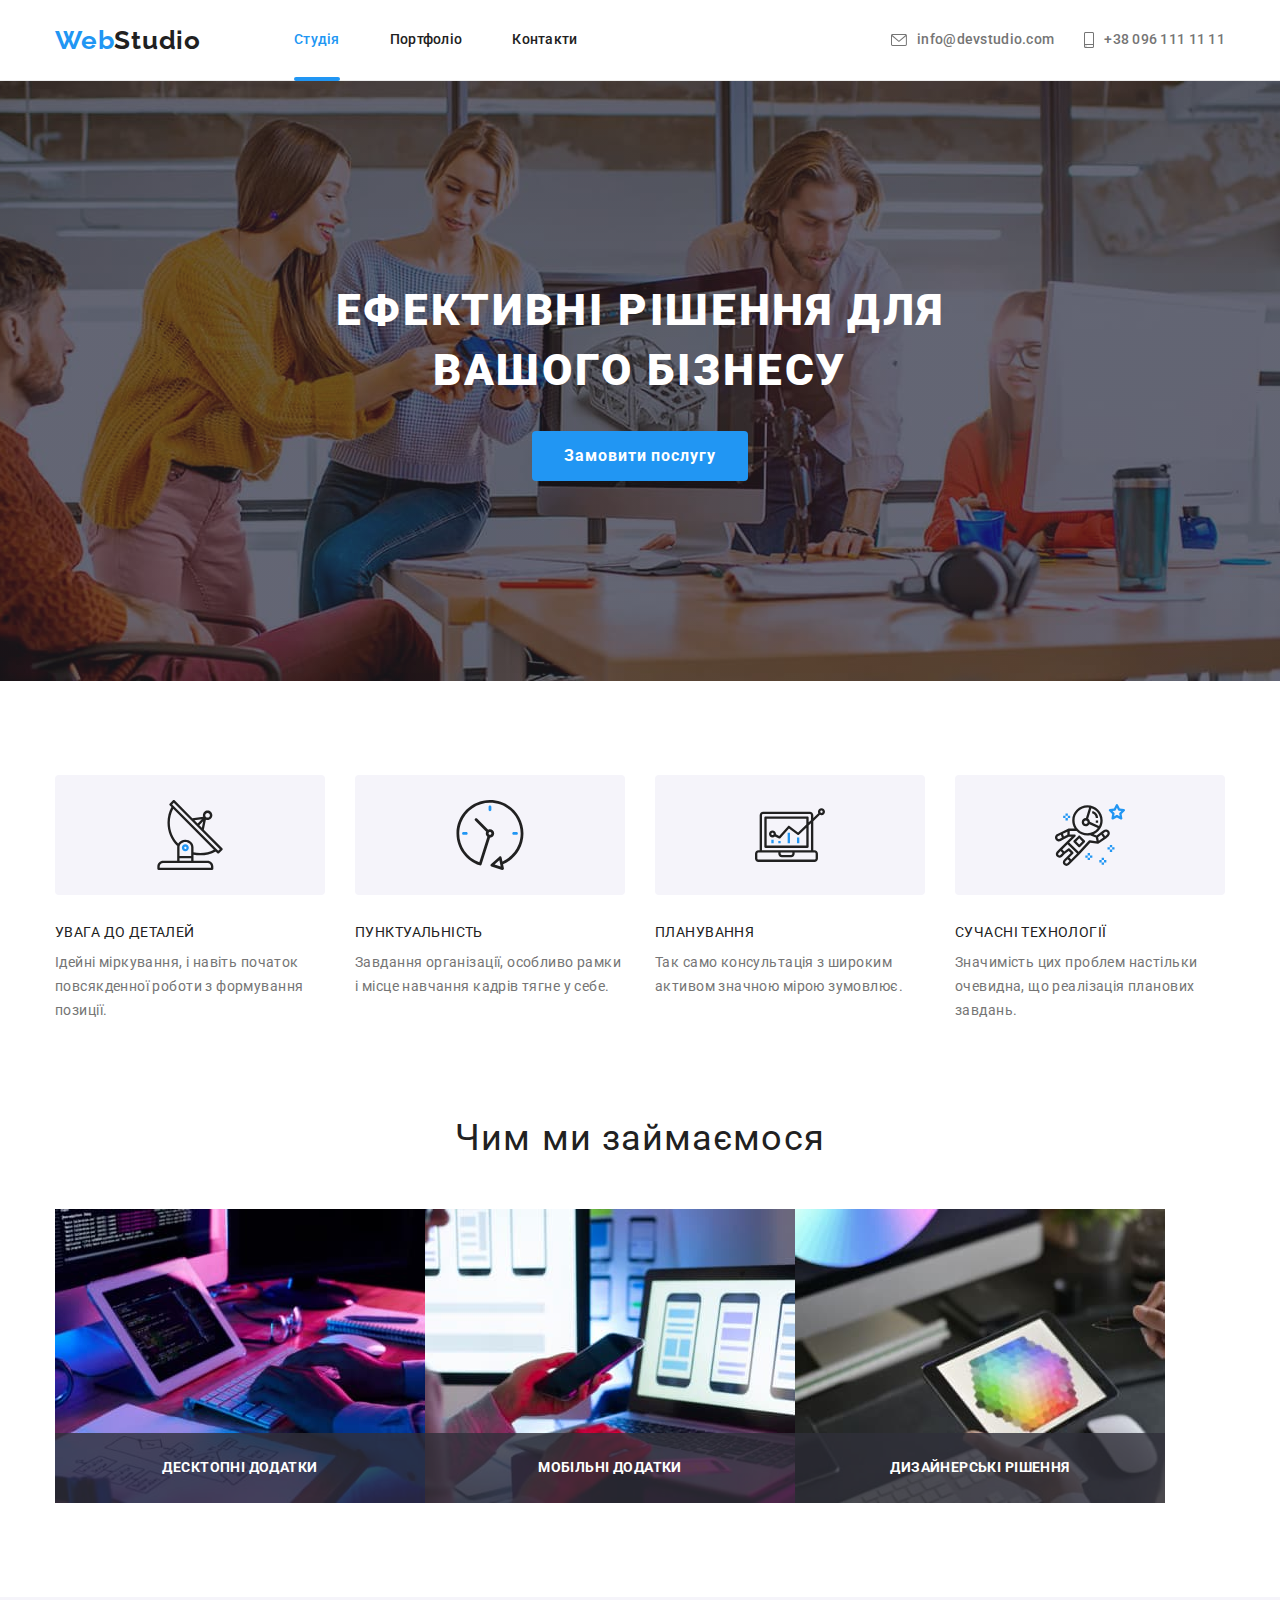
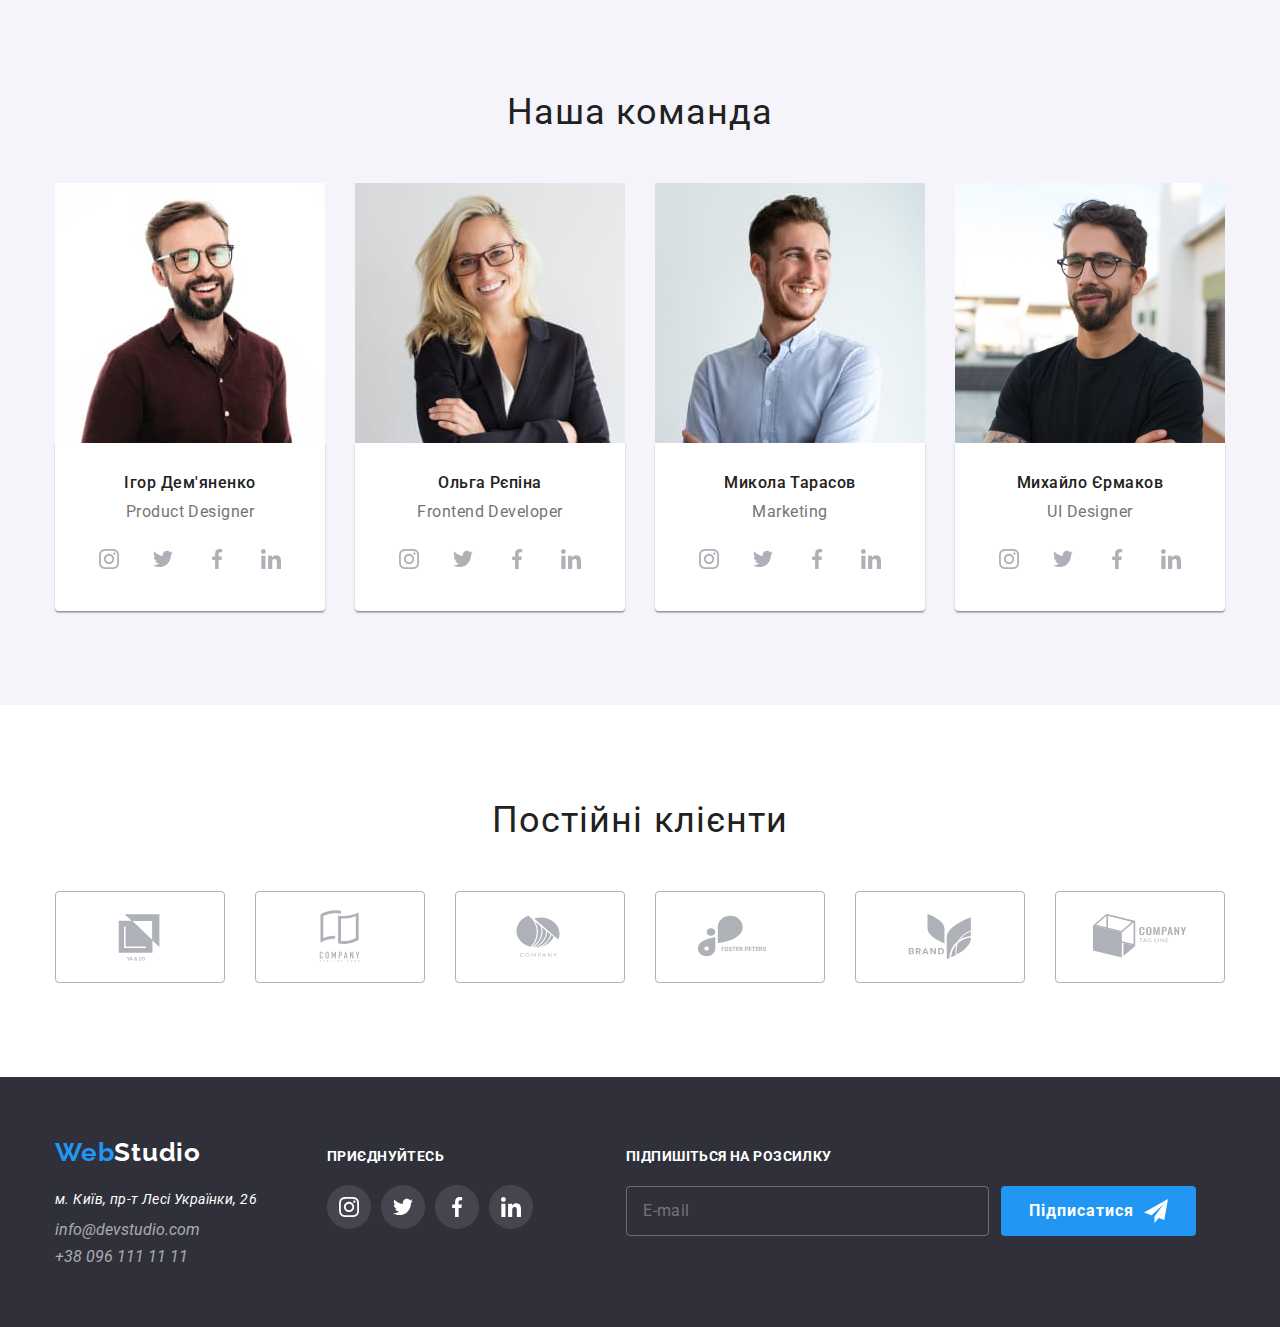
==== commit 96a0a37e: "all" ====
--- a/index.html
+++ b/index.html
@@ -282,62 +282,62 @@
       </section>
     </main>
     <footer class="footer">
-      <div class="container-footer-general container">
-      <div class="container-footer">
-        <a href="/" lang="en" class="footer-logo logo link"
-          >Web<span class="logo-white">Studio</span></a
+      <div class="footer__container-general container">
+      <div class="footer__container">
+        <a href="/" lang="en" class="footer__logo logo link"
+          >Web<span class="logo-text logo-text--light">Studio</span></a
         >
         <address class="footer-address address">
-          <ul class="address-list list">
-            <li class="address-item">
+          <ul class="address list">
+            <li class="address__item">
               <a
                 href="https://goo.gl/maps/VT8MUBx5KfKZdJpg7"
                 target="_blank"
                 rel="noopener noreferrer"
-                class="address-link link"
+                class="address__link link"
                 >м. Київ, пр-т Лесі Українки, 26</a
               >
             </li>
-            <li class="address-item">
+            <li class="address__item">
               <a
                 href="mailto:info@devstudio.com"
-                class="address-link-mail address-link link"
+                class="address__link-mail address-link link"
                 >info@devstudio.com</a
               >
             </li>
-            <li class="address-item">
+            <li class="address__item">
               <a
                 href="tel:+380961111111"
-                class="address-link-tel address-link link"
+                class="address__link-tel address-link link"
                 >+38 096 111 11 11</a
               >
             </li>
           </ul>
         </address>
       </div>
-      <div class="footer-networks">
-        <p class="footer-networks-text text">Приєднуйтесь</p>
-        <ul class="footer-networks-list network list">
-          <li class="footer-networks-item network__item"><a class="footer-networks-link" href="#"><svg class="footer-networks-icon" width="20" height="20">
+      <div class="footer__networks">
+        <p class="footer__networks-text text">Приєднуйтесь</p>
+        <ul class="network list">
+          <li class="footer-networks-item network__item"><a class=" network__link footer__networks-link" href="#"><svg class="footer-networks-icon" width="20" height="20">
             <use href="./images/symbol-defs.svg#icon-instagram"></use>
           </svg></a></li>
-          <li class="footer-networks-item network__item"><a class="footer-networks-link" href="#"><svg class="footer-networks-icon" width="20" height="20">
+          <li class="footer-networks-item network__item"><a class=" network__link footer__networks-link" href="#"><svg class="footer-networks-icon" width="20" height="20">
             <use href="./images/symbol-defs.svg#icon-twitter"></use>
           </svg></a></li>
-          <li class="footer-networks-item network__item"><a class="footer-networks-link" href="#"><svg class="footer-networks-icon" width="20" height="20">
+          <li class="footer-networks-item network__item"><a class=" network__link footer__networks-link" href="#"><svg class="footer-networks-icon" width="20" height="20">
             <use href="./images/symbol-defs.svg#icon-facebook"></use>
           </svg></a></li>
-          <li class="footer-networks-item network__item"><a class="footer-networks-link" href="#"><svg class="footer-networks-icon" width="20" height="20">
+          <li class="footer-networks-item network__item"><a class=" network__link footer__networks-link" href="#"><svg class="footer-networks-icon" width="20" height="20">
             <use href="./images/symbol-defs.svg#icon-linkedin"></use>
           </svg></a></li>
       </div>
-      <form class="futer-form">
-        <label for="mail-futer" class="futer-form-label">Підпишіться на розсилку </label>
-          <div class="block-futer-form">
-            <input id="mail-futer" class="futer-form-input" type="email" name="mail-futer" placeholder="E-mail" >
-            <button type="submit" class="button-futer-form button">
+      <form class="futer__form">
+        <label for="futer__form-mail" class="futer__form-label">Підпишіться на розсилку </label>
+          <div class="futer__form-block">
+            <input id="mail-futer" class="futer__form-input" type="email" name="mail-futer" placeholder="E-mail" >
+            <button type="submit" class="futer_form-button button">
               Підписатися
-             <svg class="futer-form-icon" width="24" height="24">
+             <svg class="futer__form-icon" width="24" height="24">
               <use href="./images/symbol-defs.svg#icon-send"></use>
              </svg>
           </button>
--- a/css/main.min.css
+++ b/css/main.min.css
@@ -1 +1 @@
-:root{--primary-font: "Roboto", sans-serif;--secondary-font: "Raleway", sans-serif;--primary-color: #ffffff;--acent-color: #2196f3;--acent-color-hover: #188ce8;--secondary-color: #2f303a;--section-time-color: #f5f4fa;--primary-text-color-dark: #757575;--primary-text-color-light: #ffffff;--secondary-text-color-dark: #212121;--secondary-text-color-light: #2196f3;--address-link-text-color: rgba(255, 255, 255, 0.6)}h1,h2,h3,h4,h5,h6{margin-top:0;margin-bottom:0}p{margin-top:0;margin-bottom:0}img{display:block}body{background-color:var(--primary-color);color:var(--primary-text-color-dark);font-family:var(--primary-font)}.list{list-style:none;padding:0;margin:0}.link{text-decoration:none}.subtitle{color:var(--secondary-text-color-dark);margin-bottom:10px}input{background-color:inherit;cursor:pointer}.visually-hidden{position:absolute;white-space:nowrap;width:1px;height:1px;overflow:hidden;border:0;padding:0;clip:rect(0 0 0 0);-webkit-clip-path:inset(50%);clip-path:inset(50%);margin:-1px}.container{width:1200px;padding-left:15px;padding-right:15px;margin-left:auto;margin-right:auto}.logo{display:block;font-family:var(--secondary-font);font-weight:700;font-size:26px;line-height:1.19;letter-spacing:.03em;color:var(--secondary-text-color-light)}.button{display:-webkit-box;display:-ms-flexbox;display:flex;-webkit-box-pack:center;-ms-flex-pack:center;justify-content:center;-webkit-box-align:center;-ms-flex-align:center;align-items:center;font-family:inherit;font-weight:700;font-size:16px;line-height:1.88;letter-spacing:.06em;color:var(--primary-text-color-light);background-color:var(--acent-color);border:0;border-radius:4px;cursor:pointer;-webkit-transition:background-color 250ms cubic-bezier(0.4, 0, 0.2, 1),-webkit-box-shadow 250ms cubic-bezier(0.4, 0, 0.2, 1);transition:background-color 250ms cubic-bezier(0.4, 0, 0.2, 1),-webkit-box-shadow 250ms cubic-bezier(0.4, 0, 0.2, 1);transition:background-color 250ms cubic-bezier(0.4, 0, 0.2, 1),box-shadow 250ms cubic-bezier(0.4, 0, 0.2, 1);transition:background-color 250ms cubic-bezier(0.4, 0, 0.2, 1),box-shadow 250ms cubic-bezier(0.4, 0, 0.2, 1),-webkit-box-shadow 250ms cubic-bezier(0.4, 0, 0.2, 1)}.button:hover,.button:focus{background-color:var(--acent-color-hover);-webkit-box-shadow:0px 4px 4px rgba(0,0,0,.15);box-shadow:0px 4px 4px rgba(0,0,0,.15)}.section{padding-top:94px;padding-bottom:94px}.section-title{margin-bottom:50px;font-weight:400;font-size:36px;line-height:1.17;letter-spacing:.03em;text-align:center;color:var(--secondary-text-color-dark)}.backdrop{position:fixed;top:0;left:0;width:100vw;height:100vh;background-color:rgba(0,0,0,.2);-webkit-transition:opacity 250ms cubic-bezier(0.4, 0, 0.2, 1),visibility 250ms cubic-bezier(0.4, 0, 0.2, 1);transition:opacity 250ms cubic-bezier(0.4, 0, 0.2, 1),visibility 250ms cubic-bezier(0.4, 0, 0.2, 1)}.is-hidden{opacity:0;visibility:hidden;pointer-events:none}.modal{position:absolute;top:50%;left:50%;-webkit-transform:translate(-50%, -50%) scale(1);transform:translate(-50%, -50%) scale(1);-webkit-transition:-webkit-transform 250ms cubic-bezier(0.4, 0, 0.2, 1);transition:-webkit-transform 250ms cubic-bezier(0.4, 0, 0.2, 1);transition:transform 250ms cubic-bezier(0.4, 0, 0.2, 1);transition:transform 250ms cubic-bezier(0.4, 0, 0.2, 1), -webkit-transform 250ms cubic-bezier(0.4, 0, 0.2, 1);width:528px;min-height:581px;padding:40px;background:#fff;-webkit-box-shadow:0px 1px 3px rgba(0,0,0,.12),0px 1px 1px rgba(0,0,0,.14),0px 2px 1px rgba(0,0,0,.2);box-shadow:0px 1px 3px rgba(0,0,0,.12),0px 1px 1px rgba(0,0,0,.14),0px 2px 1px rgba(0,0,0,.2);border-radius:4px}.backdrop-form{width:100%}.button-modal{position:absolute;top:8px;right:8px;display:-webkit-box;display:-ms-flexbox;display:flex;-webkit-box-pack:center;-ms-flex-pack:center;justify-content:center;-webkit-box-align:center;-ms-flex-align:center;align-items:center;width:30px;height:30px;border-radius:50%;color:#000;background-color:inherit;border:1px solid rgba(0,0,0,.1);cursor:pointer}.icon-modal{fill:inherit;-webkit-transition:fill 250ms cubic-bezier(0.4, 0, 0.2, 1);transition:fill 250ms cubic-bezier(0.4, 0, 0.2, 1)}.icon-modal:hover,.icon-modal:focus{fill:var(--acent-color)}.backdrop.is-hidden .modal{-webkit-transform:translate(-50%, -50%) scale(0);transform:translate(-50%, -50%) scale(0)}.backdrop-icon-wrap{position:relative;margin-top:4px;margin-bottom:10px}.backdrop-icon{position:absolute;top:50%;left:12px;-webkit-transform:translateY(-50%);transform:translateY(-50%);-webkit-transition:fill 250ms cubic-bezier(0.4, 0, 0.2, 1);transition:fill 250ms cubic-bezier(0.4, 0, 0.2, 1)}.backdrop-input:focus+.backdrop-icon,.backdrop-input:hover+.backdrop-icon{fill:var(--acent-color)}.backdrop-text{margin:0 auto;display:block;margin-bottom:12px;font-weight:700;font-size:20px;line-height:1.15;letter-spacing:.03em;text-align:center;color:var(--secondary-text-color-dark)}.backdrop-label{font-weight:400;font-size:12px;line-height:1.17;letter-spacing:.01em}.backdrop-input{outline:rgba(0,0,0,0);width:100%;padding:11px 42px;border:1px solid rgba(33,33,33,.2);border-radius:4px;-webkit-transition:border-color 250ms cubic-bezier(0.4, 0, 0.2, 1);transition:border-color 250ms cubic-bezier(0.4, 0, 0.2, 1)}.backdrop-input:hover,.backdrop-input:focus{border:1px solid var(--acent-color)}.backdrop-label-textarea{display:-webkit-box;display:-ms-flexbox;display:flex;-webkit-box-orient:vertical;-webkit-box-direction:normal;-ms-flex-direction:column;flex-direction:column;margin-bottom:20px;font-weight:400;font-size:12px;line-height:1.17;letter-spacing:.01em}.backdrop-textarea{cursor:pointer;padding:12px 16px;height:120px;width:100%;margin-top:4px;border:1px solid rgba(33,33,33,.2);border-radius:4px;resize:none}.backdrop-textarea:focus,.backdrop-textarea:hover{outline:rgba(0,0,0,0);border:1px solid var(--acent-color)}.checkbox-label{display:-webkit-box;display:-ms-flexbox;display:flex;-webkit-box-align:center;-ms-flex-align:center;align-items:center;-webkit-box-pack:center;-ms-flex-pack:center;justify-content:center;margin-bottom:30px;font-weight:400;font-size:14px;line-height:1.71;letter-spacing:.03em}.checkbox{-webkit-appearance:none;-moz-appearance:none;appearance:none;position:absolute}.checkbox-icon{border:2px solid var(--secondary-text-color-dark);border-radius:2px;margin-right:8px;-webkit-transition:background-color 250ms cubic-bezier(0.4, 0, 0.2, 1),border-color 250ms cubic-bezier(0.4, 0, 0.2, 1);transition:background-color 250ms cubic-bezier(0.4, 0, 0.2, 1),border-color 250ms cubic-bezier(0.4, 0, 0.2, 1)}.checkbox:checked+.checkbox-icon{border-color:var(--acent-color);background-color:var(--acent-color)}.span-lable{margin-right:8px}.backdrop-link{font-weight:400;font-size:14px;line-height:1.71;letter-spacing:.03em;color:var(--acent-color)}.button-backdrop{margin:0 auto;padding:10px 52px}.heder{border-bottom:1px solid #ececec}.container__heder{display:-webkit-box;display:-ms-flexbox;display:flex;-webkit-box-align:center;-ms-flex-align:center;align-items:center}.navigation__logo{margin-right:93px}.logo-text--dark{color:var(--secondary-text-color-dark)}.menu{display:-webkit-box;display:-ms-flexbox;display:flex}.menu .item:not(:last-child){margin-right:50px}.link.current{color:var(--acent-color)}.menu__link{position:relative;display:block;padding:32px 0;font-weight:500;font-size:14px;line-height:1.14;letter-spacing:.02em;color:var(--secondary-text-color-dark);-webkit-transition:color 250ms cubic-bezier(0.4, 0, 0.2, 1);transition:color 250ms cubic-bezier(0.4, 0, 0.2, 1)}.menu__link:hover,.menu__link:focus{color:var(--acent-color)}.menu__link.current::before{content:"";position:absolute;bottom:-1px;left:0;width:100%;height:4px;background:var(--acent-color);border-radius:2px}.navigation{display:-webkit-box;display:-ms-flexbox;display:flex;-webkit-box-align:center;-ms-flex-align:center;align-items:center}.connect{display:-webkit-box;display:-ms-flexbox;display:flex;-webkit-box-pack:center;-ms-flex-pack:center;justify-content:center;margin-left:auto}.connect__item:not(:last-child){margin-right:30px}.connect__item a{color:var(--primary-text-color-dark)}.connect__link{display:-webkit-box;display:-ms-flexbox;display:flex;-webkit-box-pack:center;-ms-flex-pack:center;justify-content:center;-webkit-box-align:center;-ms-flex-align:center;align-items:center;-webkit-transition:color 250ms cubic-bezier(0.4, 0, 0.2, 1);transition:color 250ms cubic-bezier(0.4, 0, 0.2, 1);font-weight:500;font-size:14px;line-height:1.14;letter-spacing:.02em}.connect__link:hover,.connect__link:focus{color:var(--secondary-text-color-light)}.icon{fill:currentColor}.connect__icon-mail{width:16px;height:12px;margin-right:10px}.connect__icon-phone{width:10px;height:16px;margin-right:10px}.hero{padding:200px 0;max-width:1600px;height:600px;margin-left:auto;margin-right:auto;background-color:var(--secondary-color);text-align:center;background-image:-webkit-gradient(linear, left top, right top, from(rgba(47, 48, 58, 0.4)), to(rgba(47, 48, 58, 0.4))),url("../images/hero.jpg");background-image:linear-gradient(to right, rgba(47, 48, 58, 0.4), rgba(47, 48, 58, 0.4)),url("../images/hero.jpg");background-repeat:no-repeat;background-position:center;background-size:cover}.hero__title{margin:0 auto 30px;width:696px;color:var(--primary-text-color-light);font-weight:900;font-size:44px;line-height:1.36;letter-spacing:.06em;text-transform:uppercase}.hero__button{margin:0 auto;min-width:216px;padding:10px 32px}.peculiarities{padding-bottom:0}.peculiarities-list{display:-webkit-box;display:-ms-flexbox;display:flex}.peculiarities-list__item{width:270px}.peculiarities-list .peculiarities-list__item+.peculiarities-list__item{margin-left:30px}.peculiarities-list__container{width:270px;height:120px;display:-webkit-box;display:-ms-flexbox;display:flex;-webkit-box-pack:center;-ms-flex-pack:center;justify-content:center;-webkit-box-align:center;-ms-flex-align:center;align-items:center;background:#f5f4fa;border-radius:4px;margin-bottom:30px}.peculiarities-list__icon{width:70px;height:70px;background-position:50% 50%}.peculiarities-list__subtitle{font-weight:400;font-size:14px;line-height:1.14;letter-spacing:.03em;text-transform:uppercase}.peculiarities-list__text{font-weight:400;font-size:14px;line-height:1.71;letter-spacing:.03em}.about-work__list{display:-webkit-box;display:-ms-flexbox;display:flex}.about-work__list .about-work__item+.about-work-item{margin-left:30px}.about-work__thumb{position:relative}.about-work__thumb-text{position:absolute;bottom:0;left:0;padding:27px 0;width:100%;font-weight:700;font-size:14px;line-height:1.14;letter-spacing:.03em;text-align:center;text-transform:uppercase;background:rgba(47,48,58,.8);color:#fff}.team-cards{display:-webkit-box;display:-ms-flexbox;display:flex}.team-cards__data{padding:30px 0;border-radius:0px 0px 4px 4px;-webkit-box-shadow:0px 1px 3px rgba(0,0,0,.12),0px 1px 1px rgba(0,0,0,.14),0px 2px 1px rgba(0,0,0,.2);box-shadow:0px 1px 3px rgba(0,0,0,.12),0px 1px 1px rgba(0,0,0,.14),0px 2px 1px rgba(0,0,0,.2)}.team-cards .team-cards__item+.team-cards__item{margin-left:30px}.our-team{background-color:var(--section-time-color)}.team-cards__item{background-color:var(--primary-color)}.team-cards__subtitle{font-weight:500;font-size:16px;line-height:1.19;letter-spacing:.03em;text-align:center}.team-cards__text{font-weight:400;font-size:16px;line-height:1.19;letter-spacing:.03em;text-align:center;margin-bottom:16px}.network{display:-webkit-box;display:-ms-flexbox;display:flex;-webkit-box-pack:center;-ms-flex-pack:center;justify-content:center;-webkit-box-align:center;-ms-flex-align:center;align-items:center}.network__item{width:44px;height:44px}.network__link{display:-webkit-box;display:-ms-flexbox;display:flex;-webkit-box-pack:center;-ms-flex-pack:center;justify-content:center;-webkit-box-align:center;-ms-flex-align:center;align-items:center;-webkit-transition:background-color 250ms cubic-bezier(0.4, 0, 0.2, 1),fill 250ms cubic-bezier(0.4, 0, 0.2, 1);transition:background-color 250ms cubic-bezier(0.4, 0, 0.2, 1),fill 250ms cubic-bezier(0.4, 0, 0.2, 1);width:100%;height:100%;border-radius:50%;fill:#afb1b8}.network__link:hover,.network__link:focus{background-color:var(--acent-color);fill:var(--primary-color)}.network .network__item+.network__item{margin-left:10px}.clients__list{display:-webkit-box;display:-ms-flexbox;display:flex;-webkit-box-pack:center;-ms-flex-pack:center;justify-content:center;-webkit-box-align:center;-ms-flex-align:center;align-items:center}.clients__item{width:170px;height:92px}.clients__link{display:-webkit-box;display:-ms-flexbox;display:flex;-webkit-box-pack:center;-ms-flex-pack:center;justify-content:center;-webkit-box-align:center;-ms-flex-align:center;align-items:center;-webkit-transition:fill 250ms cubic-bezier(0.4, 0, 0.2, 1),border-color 250ms cubic-bezier(0.4, 0, 0.2, 1);transition:fill 250ms cubic-bezier(0.4, 0, 0.2, 1),border-color 250ms cubic-bezier(0.4, 0, 0.2, 1);width:100%;height:100%;border:1px solid #afb1b8;border-radius:4px;fill:#afb1b8}.clients__link:hover,.clients__link:focus{border:1px solid var(--acent-color);fill:var(--acent-color)}.clients__list .clients__item+.clients__item{margin-left:30px}.footer{background-color:var(--secondary-color);padding:60px 0}.container-footer-general{display:-webkit-box;display:-ms-flexbox;display:flex;-webkit-box-align:baseline;-ms-flex-align:baseline;align-items:baseline;-webkit-box-pack:start;-ms-flex-pack:start;justify-content:flex-start}.container-footer{margin-right:70px}.footer-logo{margin-bottom:20px}.logo-white{color:var(--primary-text-color-light)}.address-list .address-item+.address-item{margin-top:9px}.address-link{font-weight:normal;font-size:14px;line-height:1.71;letter-spacing:.03em;color:var(--primary-text-color-light);-webkit-transition:color 250ms cubic-bezier(0.4, 0, 0.2, 1);transition:color 250ms cubic-bezier(0.4, 0, 0.2, 1)}.address-link:hover,.address-link:focus{color:var(--secondary-text-color-light)}.address-link-mail{color:var(--address-link-text-color)}.address-link-tel{color:var(--address-link-text-color)}.footer-networks{width:206px}.footer-networks-text{font-weight:700;font-size:14px;line-height:1.14;letter-spacing:.03em;text-transform:uppercase;color:var(--primary-color);margin-bottom:20px}.footer-networks-link{display:-webkit-box;display:-ms-flexbox;display:flex;-webkit-box-pack:center;-ms-flex-pack:center;justify-content:center;-webkit-box-align:center;-ms-flex-align:center;align-items:center;-webkit-transition:background-color 250ms cubic-bezier(0.4, 0, 0.2, 1);transition:background-color 250ms cubic-bezier(0.4, 0, 0.2, 1);width:100%;height:100%;border-radius:50%;fill:var(--primary-color);background-color:rgba(255,255,255,.1)}.footer-networks-link:hover,.footer-networks-link:focus{background-color:#2196f3}.futer-form-icon{background-size:cover}.block-futer-form{display:-webkit-box;display:-ms-flexbox;display:flex;-webkit-box-align:center;-ms-flex-align:center;align-items:center;-webkit-box-pack:center;-ms-flex-pack:center;justify-content:center;margin-top:20px;width:570px}.futer-form-label{font-weight:700;font-size:14px;line-height:1.14;letter-spacing:.03em;text-transform:uppercase;color:var(--primary-color)}.futer-form-input{width:100%;padding:15px 16px;border:1px solid rgba(255,255,255,.3);border-radius:4px;outline:rgba(0,0,0,0);-webkit-transition:border 250ms cubic-bezier(0.4, 0, 0.2, 1);transition:border 250ms cubic-bezier(0.4, 0, 0.2, 1)}.futer-form-input:hover,.futer-form-input:focus{border:1px solid var(--acent-color)}.futer-form-input::-webkit-input-placeholder{font-size:16px;line-height:1.25;letter-spacing:.03em}.futer-form-input::-moz-placeholder{font-size:16px;line-height:1.25;letter-spacing:.03em}.futer-form-input:-ms-input-placeholder{font-size:16px;line-height:1.25;letter-spacing:.03em}.futer-form-input::-ms-input-placeholder{font-size:16px;line-height:1.25;letter-spacing:.03em}.futer-form-input::placeholder{font-size:16px;line-height:1.25;letter-spacing:.03em}.futer-form{margin-left:93px}.button-futer-form{margin-left:12px;padding:10px 28px}.futer-form-icon{margin-left:10px}.portfolio-link{display:block;-webkit-transition:-webkit-box-shadow 250ms cubic-bezier(0.4, 0, 0.2, 1);transition:-webkit-box-shadow 250ms cubic-bezier(0.4, 0, 0.2, 1);transition:box-shadow 250ms cubic-bezier(0.4, 0, 0.2, 1);transition:box-shadow 250ms cubic-bezier(0.4, 0, 0.2, 1), -webkit-box-shadow 250ms cubic-bezier(0.4, 0, 0.2, 1)}.portfolio-link:hover,.portfolio-link:focus{-webkit-box-shadow:0px 1px 1px rgba(0,0,0,.12),0px 4px 4px rgba(0,0,0,.06),1px 4px 6px rgba(0,0,0,.16);box-shadow:0px 1px 1px rgba(0,0,0,.12),0px 4px 4px rgba(0,0,0,.06),1px 4px 6px rgba(0,0,0,.16)}.portfolio-nav-list{display:-webkit-box;display:-ms-flexbox;display:flex;-webkit-box-pack:center;-ms-flex-pack:center;justify-content:center;-webkit-box-align:center;-ms-flex-align:center;align-items:center;margin-bottom:50px}.portfolio-nav-list .portfolio-nav-item+.portfolio-nav-item{margin-left:8px}.portfolio-list{display:-webkit-box;display:-ms-flexbox;display:flex;-ms-flex-wrap:wrap;flex-wrap:wrap}.portfolio-item{width:calc((100% - 60px)/3);margin-right:30px;margin-bottom:30px}.portfolio-item:nth-last-child(-n+3){margin-bottom:0}.portfolio-item:nth-child(3n){margin-right:0}.portfolio-button{min-width:73px;padding:6px 22px;font-weight:500;font-size:16px;line-height:1.6;letter-spacing:.03em;color:var(--secondary-text-color-dark);background-color:var(--section-time-color);-webkit-transition:color 250ms cubic-bezier(0.4, 0, 0.2, 1),background-color 250ms cubic-bezier(0.4, 0, 0.2, 1),-webkit-box-shadow 250ms cubic-bezier(0.4, 0, 0.2, 1);transition:color 250ms cubic-bezier(0.4, 0, 0.2, 1),background-color 250ms cubic-bezier(0.4, 0, 0.2, 1),-webkit-box-shadow 250ms cubic-bezier(0.4, 0, 0.2, 1);transition:color 250ms cubic-bezier(0.4, 0, 0.2, 1),background-color 250ms cubic-bezier(0.4, 0, 0.2, 1),box-shadow 250ms cubic-bezier(0.4, 0, 0.2, 1);transition:color 250ms cubic-bezier(0.4, 0, 0.2, 1),background-color 250ms cubic-bezier(0.4, 0, 0.2, 1),box-shadow 250ms cubic-bezier(0.4, 0, 0.2, 1),-webkit-box-shadow 250ms cubic-bezier(0.4, 0, 0.2, 1)}.portfolio-button:hover,.portfolio-button:focus{color:var(--primary-text-color-light);background-color:var(--acent-color);-webkit-box-shadow:0px 3px 1px rgba(0,0,0,.1),0px 1px 2px rgba(0,0,0,.08),0px 2px 2px rgba(0,0,0,.12);box-shadow:0px 3px 1px rgba(0,0,0,.1),0px 1px 2px rgba(0,0,0,.08),0px 2px 2px rgba(0,0,0,.12)}.portfolio-container{padding:20px 24px}.portfolio-item-subtitle{margin-bottom:4px;font-size:18px;line-height:2;letter-spacing:.06em}.portfolio-item-text{font-size:16px;line-height:1.88;letter-spacing:.03em;color:var(--primary-text-color-dark)}.portfolio-thumb{position:relative;overflow:hidden}.portfolio-text{position:absolute;top:0;margin:0;height:100%;-webkit-transform:translateY(100%);transform:translateY(100%);-webkit-transition:-webkit-transform 250ms cubic-bezier(0.4, 0, 0.2, 1);transition:-webkit-transform 250ms cubic-bezier(0.4, 0, 0.2, 1);transition:transform 250ms cubic-bezier(0.4, 0, 0.2, 1);transition:transform 250ms cubic-bezier(0.4, 0, 0.2, 1), -webkit-transform 250ms cubic-bezier(0.4, 0, 0.2, 1);font-size:18px;line-height:1.56;letter-spacing:.03em;color:var(--primary-color);padding:63px 24px;background-color:var(--acent-color);overflow:auto;pointer-events:none}.portfolio-link:hover .portfolio-text,.portfolio-link:focus .portfolio-text{-webkit-transform:translateY(0);transform:translateY(0)}/*# sourceMappingURL=main.min.css.map */+:root{--primary-font: "Roboto", sans-serif;--secondary-font: "Raleway", sans-serif;--primary-color: #ffffff;--acent-color: #2196f3;--acent-color-hover: #188ce8;--secondary-color: #2f303a;--section-time-color: #f5f4fa;--primary-text-color-dark: #757575;--primary-text-color-light: #ffffff;--secondary-text-color-dark: #212121;--secondary-text-color-light: #2196f3;--address-link-text-color: rgba(255, 255, 255, 0.6)}h1,h2,h3,h4,h5,h6{margin-top:0;margin-bottom:0}p{margin-top:0;margin-bottom:0}img{display:block}body{background-color:var(--primary-color);color:var(--primary-text-color-dark);font-family:var(--primary-font)}.list{list-style:none;padding:0;margin:0}.link{text-decoration:none}.subtitle{color:var(--secondary-text-color-dark);margin-bottom:10px}input{background-color:inherit;cursor:pointer}.visually-hidden{position:absolute;white-space:nowrap;width:1px;height:1px;overflow:hidden;border:0;padding:0;clip:rect(0 0 0 0);-webkit-clip-path:inset(50%);clip-path:inset(50%);margin:-1px}.container{width:1200px;padding-left:15px;padding-right:15px;margin-left:auto;margin-right:auto}.logo{display:block;font-family:var(--secondary-font);font-weight:700;font-size:26px;line-height:1.19;letter-spacing:.03em;color:var(--secondary-text-color-light)}.logo-text--light{color:var(--primary-text-color-light)}.logo-text--dark{color:var(--secondary-text-color-dark)}.button{display:-webkit-box;display:-ms-flexbox;display:flex;-webkit-box-pack:center;-ms-flex-pack:center;justify-content:center;-webkit-box-align:center;-ms-flex-align:center;align-items:center;font-family:inherit;font-weight:700;font-size:16px;line-height:1.88;letter-spacing:.06em;color:var(--primary-text-color-light);background-color:var(--acent-color);border:0;border-radius:4px;cursor:pointer;-webkit-transition:background-color 250ms cubic-bezier(0.4, 0, 0.2, 1),-webkit-box-shadow 250ms cubic-bezier(0.4, 0, 0.2, 1);transition:background-color 250ms cubic-bezier(0.4, 0, 0.2, 1),-webkit-box-shadow 250ms cubic-bezier(0.4, 0, 0.2, 1);transition:background-color 250ms cubic-bezier(0.4, 0, 0.2, 1),box-shadow 250ms cubic-bezier(0.4, 0, 0.2, 1);transition:background-color 250ms cubic-bezier(0.4, 0, 0.2, 1),box-shadow 250ms cubic-bezier(0.4, 0, 0.2, 1),-webkit-box-shadow 250ms cubic-bezier(0.4, 0, 0.2, 1)}.button:hover,.button:focus{background-color:var(--acent-color-hover);-webkit-box-shadow:0px 4px 4px rgba(0,0,0,.15);box-shadow:0px 4px 4px rgba(0,0,0,.15)}.section{padding-top:94px;padding-bottom:94px}.section-title{margin-bottom:50px;font-weight:400;font-size:36px;line-height:1.17;letter-spacing:.03em;text-align:center;color:var(--secondary-text-color-dark)}.backdrop{position:fixed;top:0;left:0;width:100vw;height:100vh;background-color:rgba(0,0,0,.2);-webkit-transition:opacity 250ms cubic-bezier(0.4, 0, 0.2, 1),visibility 250ms cubic-bezier(0.4, 0, 0.2, 1);transition:opacity 250ms cubic-bezier(0.4, 0, 0.2, 1),visibility 250ms cubic-bezier(0.4, 0, 0.2, 1)}.is-hidden{opacity:0;visibility:hidden;pointer-events:none}.modal{position:absolute;top:50%;left:50%;-webkit-transform:translate(-50%, -50%) scale(1);transform:translate(-50%, -50%) scale(1);-webkit-transition:-webkit-transform 250ms cubic-bezier(0.4, 0, 0.2, 1);transition:-webkit-transform 250ms cubic-bezier(0.4, 0, 0.2, 1);transition:transform 250ms cubic-bezier(0.4, 0, 0.2, 1);transition:transform 250ms cubic-bezier(0.4, 0, 0.2, 1), -webkit-transform 250ms cubic-bezier(0.4, 0, 0.2, 1);width:528px;min-height:581px;padding:40px;background:#fff;-webkit-box-shadow:0px 1px 3px rgba(0,0,0,.12),0px 1px 1px rgba(0,0,0,.14),0px 2px 1px rgba(0,0,0,.2);box-shadow:0px 1px 3px rgba(0,0,0,.12),0px 1px 1px rgba(0,0,0,.14),0px 2px 1px rgba(0,0,0,.2);border-radius:4px}.backdrop-form{width:100%}.button-modal{position:absolute;top:8px;right:8px;display:-webkit-box;display:-ms-flexbox;display:flex;-webkit-box-pack:center;-ms-flex-pack:center;justify-content:center;-webkit-box-align:center;-ms-flex-align:center;align-items:center;width:30px;height:30px;border-radius:50%;color:#000;background-color:inherit;border:1px solid rgba(0,0,0,.1);cursor:pointer}.icon-modal{fill:inherit;-webkit-transition:fill 250ms cubic-bezier(0.4, 0, 0.2, 1);transition:fill 250ms cubic-bezier(0.4, 0, 0.2, 1)}.icon-modal:hover,.icon-modal:focus{fill:var(--acent-color)}.backdrop.is-hidden .modal{-webkit-transform:translate(-50%, -50%) scale(0);transform:translate(-50%, -50%) scale(0)}.backdrop-icon-wrap{position:relative;margin-top:4px;margin-bottom:10px}.backdrop-icon{position:absolute;top:50%;left:12px;-webkit-transform:translateY(-50%);transform:translateY(-50%);-webkit-transition:fill 250ms cubic-bezier(0.4, 0, 0.2, 1);transition:fill 250ms cubic-bezier(0.4, 0, 0.2, 1)}.backdrop-input:focus+.backdrop-icon,.backdrop-input:hover+.backdrop-icon{fill:var(--acent-color)}.backdrop-text{margin:0 auto;display:block;margin-bottom:12px;font-weight:700;font-size:20px;line-height:1.15;letter-spacing:.03em;text-align:center;color:var(--secondary-text-color-dark)}.backdrop-label{font-weight:400;font-size:12px;line-height:1.17;letter-spacing:.01em}.backdrop-input{outline:rgba(0,0,0,0);width:100%;padding:11px 42px;border:1px solid rgba(33,33,33,.2);border-radius:4px;-webkit-transition:border-color 250ms cubic-bezier(0.4, 0, 0.2, 1);transition:border-color 250ms cubic-bezier(0.4, 0, 0.2, 1)}.backdrop-input:hover,.backdrop-input:focus{border:1px solid var(--acent-color)}.backdrop-label-textarea{display:-webkit-box;display:-ms-flexbox;display:flex;-webkit-box-orient:vertical;-webkit-box-direction:normal;-ms-flex-direction:column;flex-direction:column;margin-bottom:20px;font-weight:400;font-size:12px;line-height:1.17;letter-spacing:.01em}.backdrop-textarea{cursor:pointer;padding:12px 16px;height:120px;width:100%;margin-top:4px;border:1px solid rgba(33,33,33,.2);border-radius:4px;resize:none}.backdrop-textarea:focus,.backdrop-textarea:hover{outline:rgba(0,0,0,0);border:1px solid var(--acent-color)}.checkbox-label{display:-webkit-box;display:-ms-flexbox;display:flex;-webkit-box-align:center;-ms-flex-align:center;align-items:center;-webkit-box-pack:center;-ms-flex-pack:center;justify-content:center;margin-bottom:30px;font-weight:400;font-size:14px;line-height:1.71;letter-spacing:.03em}.checkbox{-webkit-appearance:none;-moz-appearance:none;appearance:none;position:absolute}.checkbox-icon{border:2px solid var(--secondary-text-color-dark);border-radius:2px;margin-right:8px;-webkit-transition:background-color 250ms cubic-bezier(0.4, 0, 0.2, 1),border-color 250ms cubic-bezier(0.4, 0, 0.2, 1);transition:background-color 250ms cubic-bezier(0.4, 0, 0.2, 1),border-color 250ms cubic-bezier(0.4, 0, 0.2, 1)}.checkbox:checked+.checkbox-icon{border-color:var(--acent-color);background-color:var(--acent-color)}.span-lable{margin-right:8px}.backdrop-link{font-weight:400;font-size:14px;line-height:1.71;letter-spacing:.03em;color:var(--acent-color)}.button-backdrop{margin:0 auto;padding:10px 52px}.heder{border-bottom:1px solid #ececec}.container__heder{display:-webkit-box;display:-ms-flexbox;display:flex;-webkit-box-align:center;-ms-flex-align:center;align-items:center}.navigation__logo{margin-right:93px}.menu{display:-webkit-box;display:-ms-flexbox;display:flex}.menu .item:not(:last-child){margin-right:50px}.link.current{color:var(--acent-color)}.menu__link{position:relative;display:block;padding:32px 0;font-weight:500;font-size:14px;line-height:1.14;letter-spacing:.02em;color:var(--secondary-text-color-dark);-webkit-transition:color 250ms cubic-bezier(0.4, 0, 0.2, 1);transition:color 250ms cubic-bezier(0.4, 0, 0.2, 1)}.menu__link:hover,.menu__link:focus{color:var(--acent-color)}.menu__link.current::before{content:"";position:absolute;bottom:-1px;left:0;width:100%;height:4px;background:var(--acent-color);border-radius:2px}.navigation{display:-webkit-box;display:-ms-flexbox;display:flex;-webkit-box-align:center;-ms-flex-align:center;align-items:center}.connect{display:-webkit-box;display:-ms-flexbox;display:flex;-webkit-box-pack:center;-ms-flex-pack:center;justify-content:center;margin-left:auto}.connect__item:not(:last-child){margin-right:30px}.connect__item a{color:var(--primary-text-color-dark)}.connect__link{display:-webkit-box;display:-ms-flexbox;display:flex;-webkit-box-pack:center;-ms-flex-pack:center;justify-content:center;-webkit-box-align:center;-ms-flex-align:center;align-items:center;-webkit-transition:color 250ms cubic-bezier(0.4, 0, 0.2, 1);transition:color 250ms cubic-bezier(0.4, 0, 0.2, 1);font-weight:500;font-size:14px;line-height:1.14;letter-spacing:.02em}.connect__link:hover,.connect__link:focus{color:var(--secondary-text-color-light)}.icon{fill:currentColor}.connect__icon-mail{width:16px;height:12px;margin-right:10px}.connect__icon-phone{width:10px;height:16px;margin-right:10px}.hero{padding:200px 0;max-width:1600px;height:600px;margin-left:auto;margin-right:auto;background-color:var(--secondary-color);text-align:center;background-image:-webkit-gradient(linear, left top, right top, from(rgba(47, 48, 58, 0.4)), to(rgba(47, 48, 58, 0.4))),url("../images/hero.jpg");background-image:linear-gradient(to right, rgba(47, 48, 58, 0.4), rgba(47, 48, 58, 0.4)),url("../images/hero.jpg");background-repeat:no-repeat;background-position:center;background-size:cover}.hero__title{margin:0 auto 30px;width:696px;color:var(--primary-text-color-light);font-weight:900;font-size:44px;line-height:1.36;letter-spacing:.06em;text-transform:uppercase}.hero__button{margin:0 auto;min-width:216px;padding:10px 32px}.peculiarities{padding-bottom:0}.peculiarities-list{display:-webkit-box;display:-ms-flexbox;display:flex}.peculiarities-list__item{width:270px}.peculiarities-list .peculiarities-list__item+.peculiarities-list__item{margin-left:30px}.peculiarities-list__container{width:270px;height:120px;display:-webkit-box;display:-ms-flexbox;display:flex;-webkit-box-pack:center;-ms-flex-pack:center;justify-content:center;-webkit-box-align:center;-ms-flex-align:center;align-items:center;background:#f5f4fa;border-radius:4px;margin-bottom:30px}.peculiarities-list__icon{width:70px;height:70px;background-position:50% 50%}.peculiarities-list__subtitle{font-weight:400;font-size:14px;line-height:1.14;letter-spacing:.03em;text-transform:uppercase}.peculiarities-list__text{font-weight:400;font-size:14px;line-height:1.71;letter-spacing:.03em}.about-work__list{display:-webkit-box;display:-ms-flexbox;display:flex}.about-work__list .about-work__item+.about-work-item{margin-left:30px}.about-work__thumb{position:relative}.about-work__thumb-text{position:absolute;bottom:0;left:0;padding:27px 0;width:100%;font-weight:700;font-size:14px;line-height:1.14;letter-spacing:.03em;text-align:center;text-transform:uppercase;background:rgba(47,48,58,.8);color:#fff}.team-cards{display:-webkit-box;display:-ms-flexbox;display:flex}.team-cards__data{padding:30px 0;border-radius:0px 0px 4px 4px;-webkit-box-shadow:0px 1px 3px rgba(0,0,0,.12),0px 1px 1px rgba(0,0,0,.14),0px 2px 1px rgba(0,0,0,.2);box-shadow:0px 1px 3px rgba(0,0,0,.12),0px 1px 1px rgba(0,0,0,.14),0px 2px 1px rgba(0,0,0,.2)}.team-cards .team-cards__item+.team-cards__item{margin-left:30px}.our-team{background-color:var(--section-time-color)}.team-cards__item{background-color:var(--primary-color)}.team-cards__subtitle{font-weight:500;font-size:16px;line-height:1.19;letter-spacing:.03em;text-align:center}.team-cards__text{font-weight:400;font-size:16px;line-height:1.19;letter-spacing:.03em;text-align:center;margin-bottom:16px}.network{display:-webkit-box;display:-ms-flexbox;display:flex;-webkit-box-pack:center;-ms-flex-pack:center;justify-content:center;-webkit-box-align:center;-ms-flex-align:center;align-items:center}.network__item{width:44px;height:44px}.network__link{display:-webkit-box;display:-ms-flexbox;display:flex;-webkit-box-pack:center;-ms-flex-pack:center;justify-content:center;-webkit-box-align:center;-ms-flex-align:center;align-items:center;-webkit-transition:background-color 250ms cubic-bezier(0.4, 0, 0.2, 1),fill 250ms cubic-bezier(0.4, 0, 0.2, 1);transition:background-color 250ms cubic-bezier(0.4, 0, 0.2, 1),fill 250ms cubic-bezier(0.4, 0, 0.2, 1);width:100%;height:100%;border-radius:50%;fill:#afb1b8}.network__link:hover,.network__link:focus{background-color:var(--acent-color);fill:var(--primary-color)}.network .network__item+.network__item{margin-left:10px}.clients__list{display:-webkit-box;display:-ms-flexbox;display:flex;-webkit-box-pack:center;-ms-flex-pack:center;justify-content:center;-webkit-box-align:center;-ms-flex-align:center;align-items:center}.clients__item{width:170px;height:92px}.clients__link{display:-webkit-box;display:-ms-flexbox;display:flex;-webkit-box-pack:center;-ms-flex-pack:center;justify-content:center;-webkit-box-align:center;-ms-flex-align:center;align-items:center;-webkit-transition:fill 250ms cubic-bezier(0.4, 0, 0.2, 1),border-color 250ms cubic-bezier(0.4, 0, 0.2, 1);transition:fill 250ms cubic-bezier(0.4, 0, 0.2, 1),border-color 250ms cubic-bezier(0.4, 0, 0.2, 1);width:100%;height:100%;border:1px solid #afb1b8;border-radius:4px;fill:#afb1b8}.clients__link:hover,.clients__link:focus{border:1px solid var(--acent-color);fill:var(--acent-color)}.clients__list .clients__item+.clients__item{margin-left:30px}.footer{background-color:var(--secondary-color);padding:60px 0}.footer__container-general{display:-webkit-box;display:-ms-flexbox;display:flex;-webkit-box-align:baseline;-ms-flex-align:baseline;align-items:baseline;-webkit-box-pack:start;-ms-flex-pack:start;justify-content:flex-start}.footer__container{margin-right:70px}.footer__logo{margin-bottom:20px}.address .address__item+.address__item{margin-top:9px}.address__link{font-weight:400;font-size:14px;line-height:1.71;letter-spacing:.03em;color:var(--primary-text-color-light);-webkit-transition:color 250ms cubic-bezier(0.4, 0, 0.2, 1);transition:color 250ms cubic-bezier(0.4, 0, 0.2, 1)}.address__link:hover,.address__link:focus{color:var(--secondary-text-color-light)}.address__link-mail{color:var(--address-link-text-color)}.address__link-tel{color:var(--address-link-text-color)}.footer__networks{width:206px}.footer__networks-text{font-weight:700;font-size:14px;line-height:1.14;letter-spacing:.03em;text-transform:uppercase;color:var(--primary-color);margin-bottom:20px}.footer__networks-link{fill:var(--primary-color);background-color:rgba(255,255,255,.1)}.futer_form-icon{background-size:cover}.futer__form-block{display:-webkit-box;display:-ms-flexbox;display:flex;-webkit-box-align:center;-ms-flex-align:center;align-items:center;-webkit-box-pack:center;-ms-flex-pack:center;justify-content:center;margin-top:20px;width:570px}.futer__form-label{font-weight:700;font-size:14px;line-height:1.14;letter-spacing:.03em;text-transform:uppercase;color:var(--primary-color)}.futer__form-input{width:100%;padding:15px 16px;border:1px solid rgba(255,255,255,.3);border-radius:4px;outline:rgba(0,0,0,0);-webkit-transition:border 250ms cubic-bezier(0.4, 0, 0.2, 1);transition:border 250ms cubic-bezier(0.4, 0, 0.2, 1)}.futer__form-input:hover,.futer__form-input:focus{border:1px solid var(--acent-color)}.futer__form-input::-webkit-input-placeholder{font-size:16px;line-height:1.25;letter-spacing:.03em}.futer__form-input::-moz-placeholder{font-size:16px;line-height:1.25;letter-spacing:.03em}.futer__form-input:-ms-input-placeholder{font-size:16px;line-height:1.25;letter-spacing:.03em}.futer__form-input::-ms-input-placeholder{font-size:16px;line-height:1.25;letter-spacing:.03em}.futer__form-input::placeholder{font-size:16px;line-height:1.25;letter-spacing:.03em}.futer__form{margin-left:93px}.futer_form-button{margin-left:12px;padding:10px 28px}.futer__form-icon{margin-left:10px}.portfolio-link{display:block;-webkit-transition:-webkit-box-shadow 250ms cubic-bezier(0.4, 0, 0.2, 1);transition:-webkit-box-shadow 250ms cubic-bezier(0.4, 0, 0.2, 1);transition:box-shadow 250ms cubic-bezier(0.4, 0, 0.2, 1);transition:box-shadow 250ms cubic-bezier(0.4, 0, 0.2, 1), -webkit-box-shadow 250ms cubic-bezier(0.4, 0, 0.2, 1)}.portfolio-link:hover,.portfolio-link:focus{-webkit-box-shadow:0px 1px 1px rgba(0,0,0,.12),0px 4px 4px rgba(0,0,0,.06),1px 4px 6px rgba(0,0,0,.16);box-shadow:0px 1px 1px rgba(0,0,0,.12),0px 4px 4px rgba(0,0,0,.06),1px 4px 6px rgba(0,0,0,.16)}.portfolio-nav-list{display:-webkit-box;display:-ms-flexbox;display:flex;-webkit-box-pack:center;-ms-flex-pack:center;justify-content:center;-webkit-box-align:center;-ms-flex-align:center;align-items:center;margin-bottom:50px}.portfolio-nav-list .portfolio-nav-item+.portfolio-nav-item{margin-left:8px}.portfolio-list{display:-webkit-box;display:-ms-flexbox;display:flex;-ms-flex-wrap:wrap;flex-wrap:wrap}.portfolio-item{width:calc((100% - 60px)/3);margin-right:30px;margin-bottom:30px}.portfolio-item:nth-last-child(-n+3){margin-bottom:0}.portfolio-item:nth-child(3n){margin-right:0}.portfolio-button{min-width:73px;padding:6px 22px;font-weight:500;font-size:16px;line-height:1.6;letter-spacing:.03em;color:var(--secondary-text-color-dark);background-color:var(--section-time-color);-webkit-transition:color 250ms cubic-bezier(0.4, 0, 0.2, 1),background-color 250ms cubic-bezier(0.4, 0, 0.2, 1),-webkit-box-shadow 250ms cubic-bezier(0.4, 0, 0.2, 1);transition:color 250ms cubic-bezier(0.4, 0, 0.2, 1),background-color 250ms cubic-bezier(0.4, 0, 0.2, 1),-webkit-box-shadow 250ms cubic-bezier(0.4, 0, 0.2, 1);transition:color 250ms cubic-bezier(0.4, 0, 0.2, 1),background-color 250ms cubic-bezier(0.4, 0, 0.2, 1),box-shadow 250ms cubic-bezier(0.4, 0, 0.2, 1);transition:color 250ms cubic-bezier(0.4, 0, 0.2, 1),background-color 250ms cubic-bezier(0.4, 0, 0.2, 1),box-shadow 250ms cubic-bezier(0.4, 0, 0.2, 1),-webkit-box-shadow 250ms cubic-bezier(0.4, 0, 0.2, 1)}.portfolio-button:hover,.portfolio-button:focus{color:var(--primary-text-color-light);background-color:var(--acent-color);-webkit-box-shadow:0px 3px 1px rgba(0,0,0,.1),0px 1px 2px rgba(0,0,0,.08),0px 2px 2px rgba(0,0,0,.12);box-shadow:0px 3px 1px rgba(0,0,0,.1),0px 1px 2px rgba(0,0,0,.08),0px 2px 2px rgba(0,0,0,.12)}.portfolio-container{padding:20px 24px}.portfolio-item-subtitle{margin-bottom:4px;font-size:18px;line-height:2;letter-spacing:.06em}.portfolio-item-text{font-size:16px;line-height:1.88;letter-spacing:.03em;color:var(--primary-text-color-dark)}.portfolio-thumb{position:relative;overflow:hidden}.portfolio-text{position:absolute;top:0;margin:0;height:100%;-webkit-transform:translateY(100%);transform:translateY(100%);-webkit-transition:-webkit-transform 250ms cubic-bezier(0.4, 0, 0.2, 1);transition:-webkit-transform 250ms cubic-bezier(0.4, 0, 0.2, 1);transition:transform 250ms cubic-bezier(0.4, 0, 0.2, 1);transition:transform 250ms cubic-bezier(0.4, 0, 0.2, 1), -webkit-transform 250ms cubic-bezier(0.4, 0, 0.2, 1);font-size:18px;line-height:1.56;letter-spacing:.03em;color:var(--primary-color);padding:63px 24px;background-color:var(--acent-color);overflow:auto;pointer-events:none}.portfolio-link:hover .portfolio-text,.portfolio-link:focus .portfolio-text{-webkit-transform:translateY(0);transform:translateY(0)}/*# sourceMappingURL=main.min.css.map */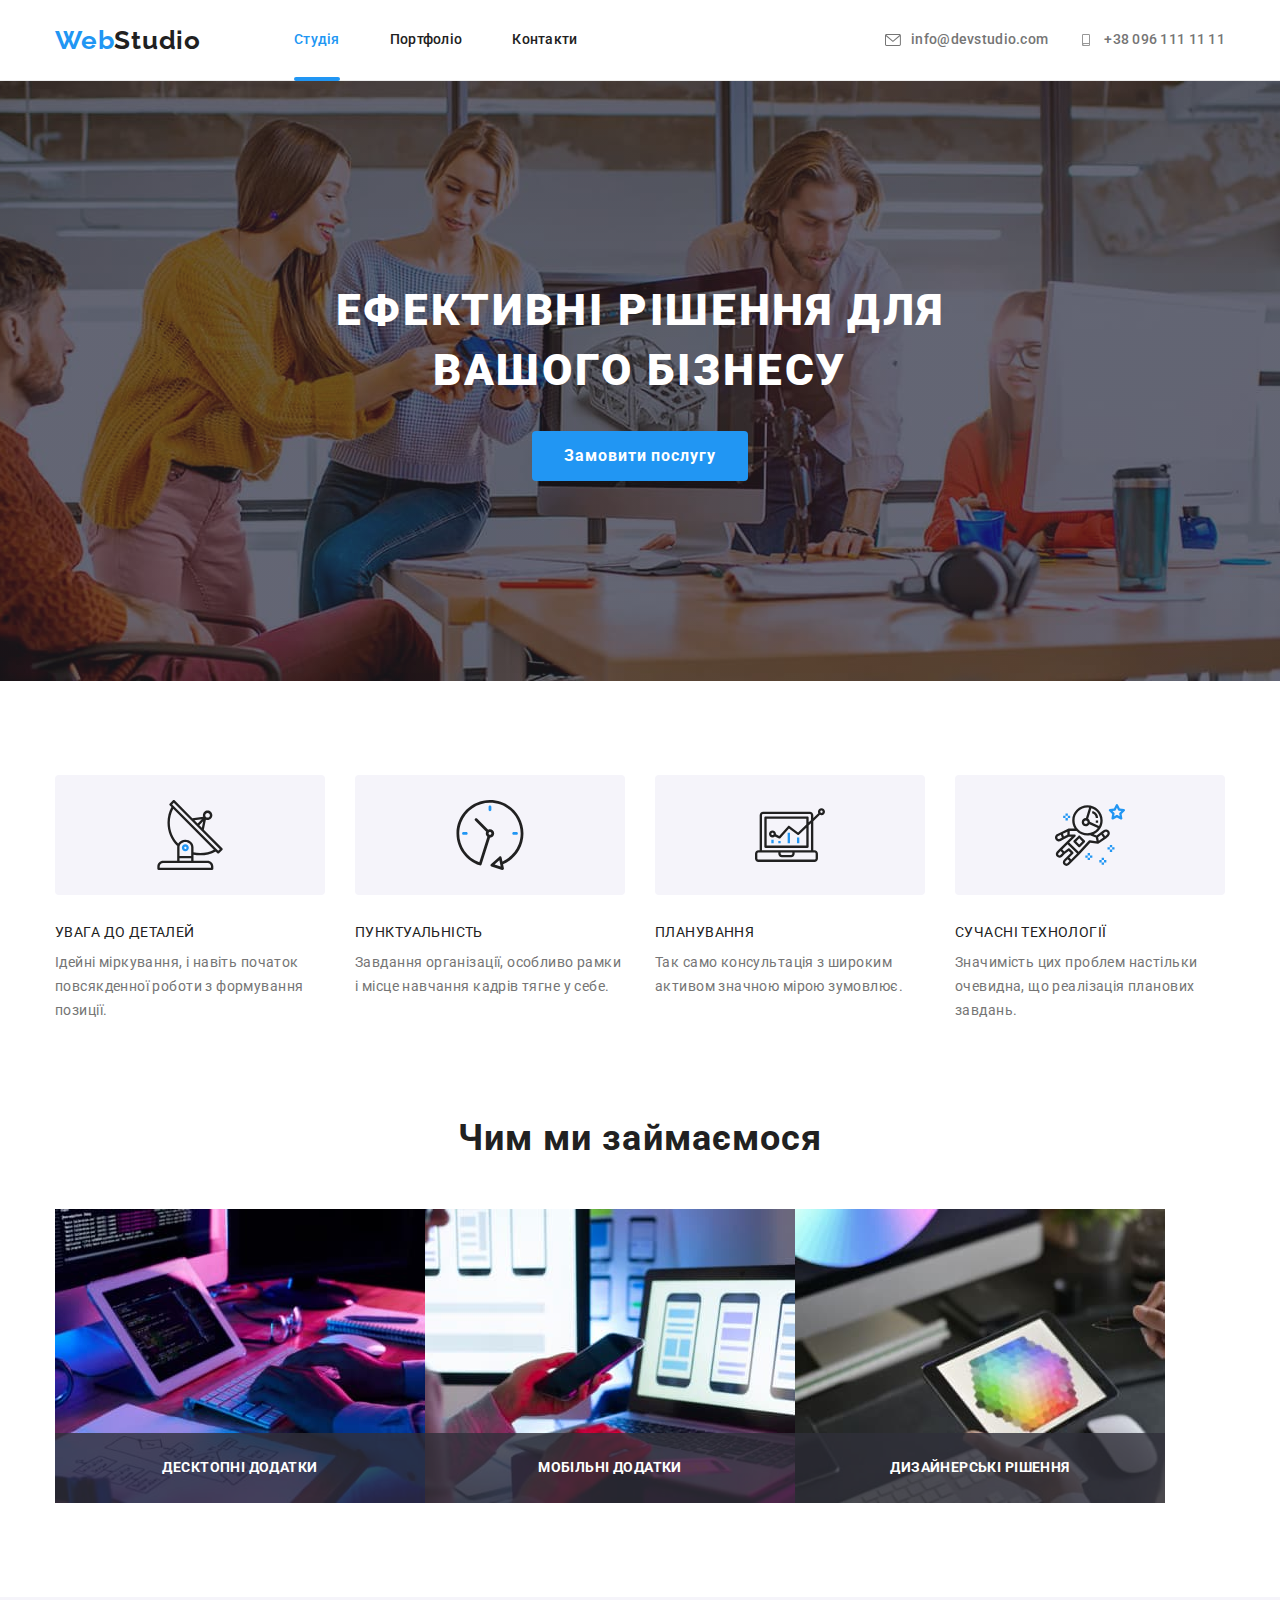
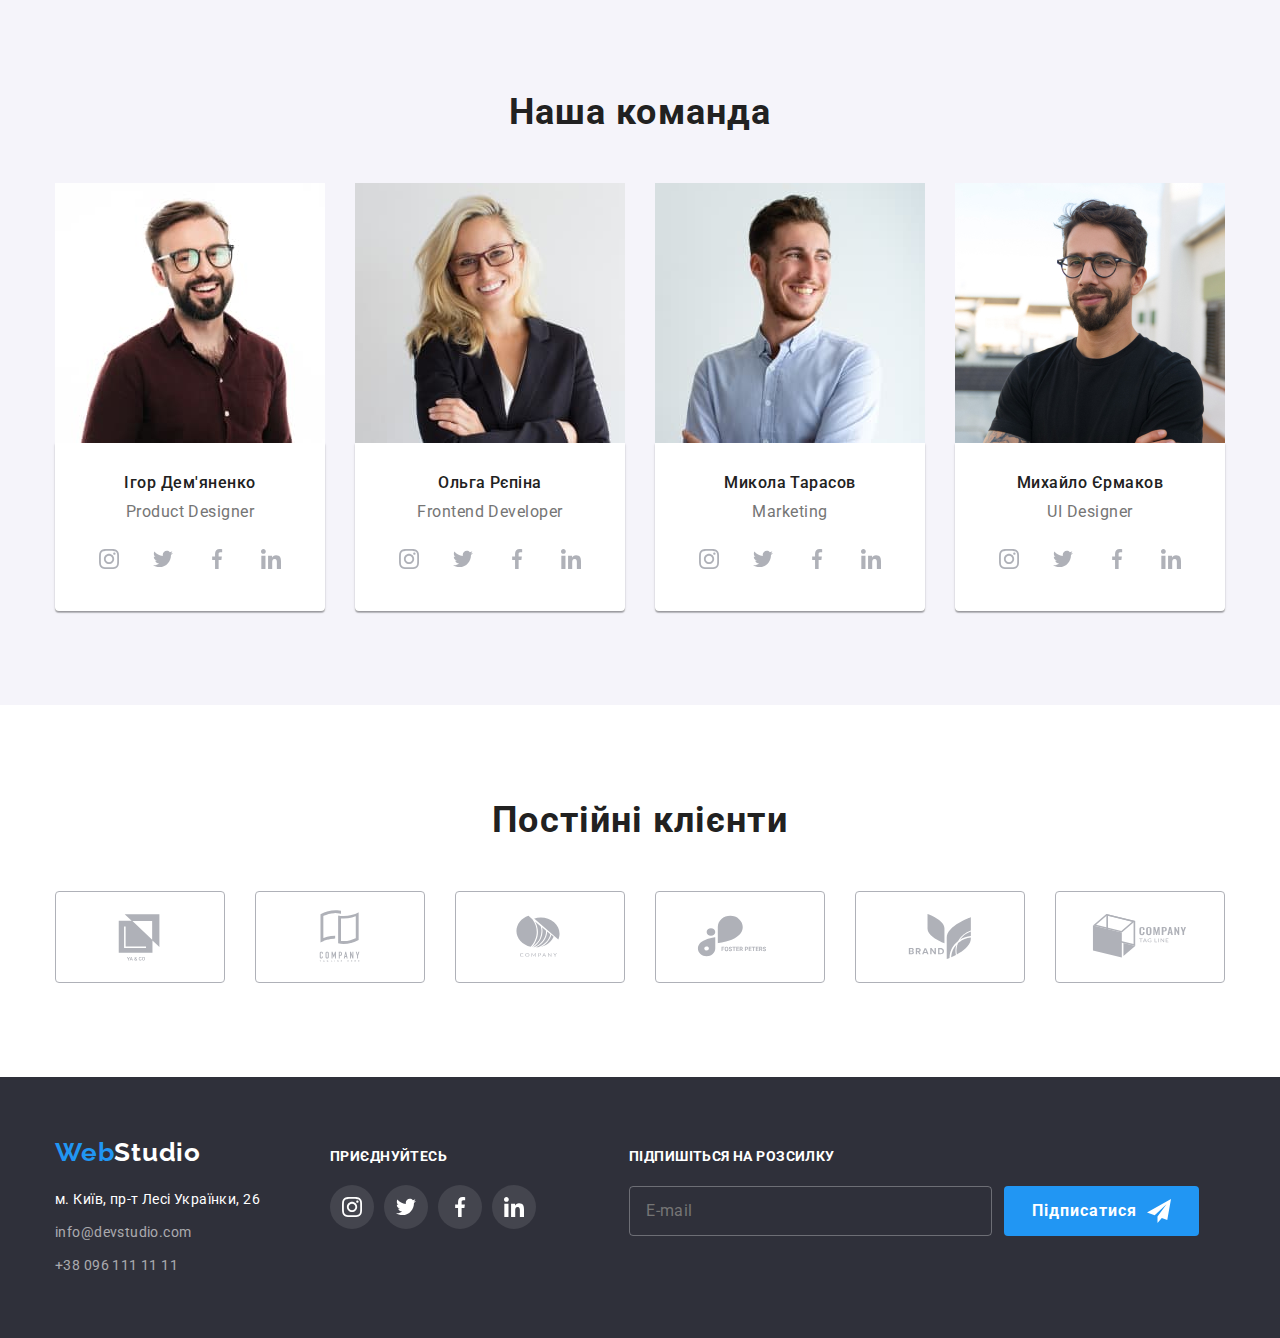
==== commit 06774bd1: "corect" ====
--- a/index.html
+++ b/index.html
@@ -22,7 +22,7 @@
       <div class="container container__heder">
         <nav class="navigation">
           <a href="./index.html" lang="en" class="navigation__logo logo link"
-            >Web<span class="logo-text--dark">Studio</span></a
+            >Web<span class="logo-text logo-text--dark">Studio</span></a
           >
           <ul class="menu list">
             <li class="menu__item item">
@@ -44,7 +44,7 @@
           </li>
           <li class="connect__item">
             <a href="tel:+380961111111" class="connect__link link"
-              ><svg class="icon connect__icon-phone"><use href="./images/symbol-defsnev.svg#icon-phone"></use></svg>+38 096 111 11 11</a
+              ><svg class="icon connect__icon-mail"><use href="./images/symbol-defsnev.svg#icon-phone"></use></svg>+38 096 111 11 11</a
             >
           </li>
         </ul>
@@ -301,14 +301,14 @@
             <li class="address__item">
               <a
                 href="mailto:info@devstudio.com"
-                class="address__link-mail address-link link"
+                class="address__link-mail address__link link"
                 >info@devstudio.com</a
               >
             </li>
             <li class="address__item">
               <a
                 href="tel:+380961111111"
-                class="address__link-tel address-link link"
+                class="address__link-tel address__link link"
                 >+38 096 111 11 11</a
               >
             </li>
@@ -318,24 +318,24 @@
       <div class="footer__networks">
         <p class="footer__networks-text text">Приєднуйтесь</p>
         <ul class="network list">
-          <li class="footer-networks-item network__item"><a class=" network__link footer__networks-link" href="#"><svg class="footer-networks-icon" width="20" height="20">
+          <li class="network__item"><a class=" network__link footer__networks-link" href="#"><svg class="footer-networks-icon" width="20" height="20">
             <use href="./images/symbol-defs.svg#icon-instagram"></use>
           </svg></a></li>
-          <li class="footer-networks-item network__item"><a class=" network__link footer__networks-link" href="#"><svg class="footer-networks-icon" width="20" height="20">
+          <li class="network__item"><a class=" network__link footer__networks-link" href="#"><svg class="footer-networks-icon" width="20" height="20">
             <use href="./images/symbol-defs.svg#icon-twitter"></use>
           </svg></a></li>
-          <li class="footer-networks-item network__item"><a class=" network__link footer__networks-link" href="#"><svg class="footer-networks-icon" width="20" height="20">
+          <li class="network__item"><a class=" network__link footer__networks-link" href="#"><svg class="footer-networks-icon" width="20" height="20">
             <use href="./images/symbol-defs.svg#icon-facebook"></use>
           </svg></a></li>
-          <li class="footer-networks-item network__item"><a class=" network__link footer__networks-link" href="#"><svg class="footer-networks-icon" width="20" height="20">
+          <li class="network__item"><a class=" network__link footer__networks-link" href="#"><svg class="footer-networks-icon" width="20" height="20">
             <use href="./images/symbol-defs.svg#icon-linkedin"></use>
           </svg></a></li>
       </div>
       <form class="futer__form">
-        <label for="futer__form-mail" class="futer__form-label">Підпишіться на розсилку </label>
+        <label for="mail-futer" class="futer__form-label">Підпишіться на розсилку </label>
           <div class="futer__form-block">
             <input id="mail-futer" class="futer__form-input" type="email" name="mail-futer" placeholder="E-mail" >
-            <button type="submit" class="futer_form-button button">
+            <button type="submit" class="futer__form-button button">
               Підписатися
              <svg class="futer__form-icon" width="24" height="24">
               <use href="./images/symbol-defs.svg#icon-send"></use>
--- a/css/main.min.css
+++ b/css/main.min.css
@@ -1 +1 @@
-:root{--primary-font: "Roboto", sans-serif;--secondary-font: "Raleway", sans-serif;--primary-color: #ffffff;--acent-color: #2196f3;--acent-color-hover: #188ce8;--secondary-color: #2f303a;--section-time-color: #f5f4fa;--primary-text-color-dark: #757575;--primary-text-color-light: #ffffff;--secondary-text-color-dark: #212121;--secondary-text-color-light: #2196f3;--address-link-text-color: rgba(255, 255, 255, 0.6)}h1,h2,h3,h4,h5,h6{margin-top:0;margin-bottom:0}p{margin-top:0;margin-bottom:0}img{display:block}body{background-color:var(--primary-color);color:var(--primary-text-color-dark);font-family:var(--primary-font)}.list{list-style:none;padding:0;margin:0}.link{text-decoration:none}.subtitle{color:var(--secondary-text-color-dark);margin-bottom:10px}input{background-color:inherit;cursor:pointer}.visually-hidden{position:absolute;white-space:nowrap;width:1px;height:1px;overflow:hidden;border:0;padding:0;clip:rect(0 0 0 0);-webkit-clip-path:inset(50%);clip-path:inset(50%);margin:-1px}.container{width:1200px;padding-left:15px;padding-right:15px;margin-left:auto;margin-right:auto}.logo{display:block;font-family:var(--secondary-font);font-weight:700;font-size:26px;line-height:1.19;letter-spacing:.03em;color:var(--secondary-text-color-light)}.logo-text--light{color:var(--primary-text-color-light)}.logo-text--dark{color:var(--secondary-text-color-dark)}.button{display:-webkit-box;display:-ms-flexbox;display:flex;-webkit-box-pack:center;-ms-flex-pack:center;justify-content:center;-webkit-box-align:center;-ms-flex-align:center;align-items:center;font-family:inherit;font-weight:700;font-size:16px;line-height:1.88;letter-spacing:.06em;color:var(--primary-text-color-light);background-color:var(--acent-color);border:0;border-radius:4px;cursor:pointer;-webkit-transition:background-color 250ms cubic-bezier(0.4, 0, 0.2, 1),-webkit-box-shadow 250ms cubic-bezier(0.4, 0, 0.2, 1);transition:background-color 250ms cubic-bezier(0.4, 0, 0.2, 1),-webkit-box-shadow 250ms cubic-bezier(0.4, 0, 0.2, 1);transition:background-color 250ms cubic-bezier(0.4, 0, 0.2, 1),box-shadow 250ms cubic-bezier(0.4, 0, 0.2, 1);transition:background-color 250ms cubic-bezier(0.4, 0, 0.2, 1),box-shadow 250ms cubic-bezier(0.4, 0, 0.2, 1),-webkit-box-shadow 250ms cubic-bezier(0.4, 0, 0.2, 1)}.button:hover,.button:focus{background-color:var(--acent-color-hover);-webkit-box-shadow:0px 4px 4px rgba(0,0,0,.15);box-shadow:0px 4px 4px rgba(0,0,0,.15)}.section{padding-top:94px;padding-bottom:94px}.section-title{margin-bottom:50px;font-weight:400;font-size:36px;line-height:1.17;letter-spacing:.03em;text-align:center;color:var(--secondary-text-color-dark)}.backdrop{position:fixed;top:0;left:0;width:100vw;height:100vh;background-color:rgba(0,0,0,.2);-webkit-transition:opacity 250ms cubic-bezier(0.4, 0, 0.2, 1),visibility 250ms cubic-bezier(0.4, 0, 0.2, 1);transition:opacity 250ms cubic-bezier(0.4, 0, 0.2, 1),visibility 250ms cubic-bezier(0.4, 0, 0.2, 1)}.is-hidden{opacity:0;visibility:hidden;pointer-events:none}.modal{position:absolute;top:50%;left:50%;-webkit-transform:translate(-50%, -50%) scale(1);transform:translate(-50%, -50%) scale(1);-webkit-transition:-webkit-transform 250ms cubic-bezier(0.4, 0, 0.2, 1);transition:-webkit-transform 250ms cubic-bezier(0.4, 0, 0.2, 1);transition:transform 250ms cubic-bezier(0.4, 0, 0.2, 1);transition:transform 250ms cubic-bezier(0.4, 0, 0.2, 1), -webkit-transform 250ms cubic-bezier(0.4, 0, 0.2, 1);width:528px;min-height:581px;padding:40px;background:#fff;-webkit-box-shadow:0px 1px 3px rgba(0,0,0,.12),0px 1px 1px rgba(0,0,0,.14),0px 2px 1px rgba(0,0,0,.2);box-shadow:0px 1px 3px rgba(0,0,0,.12),0px 1px 1px rgba(0,0,0,.14),0px 2px 1px rgba(0,0,0,.2);border-radius:4px}.backdrop-form{width:100%}.button-modal{position:absolute;top:8px;right:8px;display:-webkit-box;display:-ms-flexbox;display:flex;-webkit-box-pack:center;-ms-flex-pack:center;justify-content:center;-webkit-box-align:center;-ms-flex-align:center;align-items:center;width:30px;height:30px;border-radius:50%;color:#000;background-color:inherit;border:1px solid rgba(0,0,0,.1);cursor:pointer}.icon-modal{fill:inherit;-webkit-transition:fill 250ms cubic-bezier(0.4, 0, 0.2, 1);transition:fill 250ms cubic-bezier(0.4, 0, 0.2, 1)}.icon-modal:hover,.icon-modal:focus{fill:var(--acent-color)}.backdrop.is-hidden .modal{-webkit-transform:translate(-50%, -50%) scale(0);transform:translate(-50%, -50%) scale(0)}.backdrop-icon-wrap{position:relative;margin-top:4px;margin-bottom:10px}.backdrop-icon{position:absolute;top:50%;left:12px;-webkit-transform:translateY(-50%);transform:translateY(-50%);-webkit-transition:fill 250ms cubic-bezier(0.4, 0, 0.2, 1);transition:fill 250ms cubic-bezier(0.4, 0, 0.2, 1)}.backdrop-input:focus+.backdrop-icon,.backdrop-input:hover+.backdrop-icon{fill:var(--acent-color)}.backdrop-text{margin:0 auto;display:block;margin-bottom:12px;font-weight:700;font-size:20px;line-height:1.15;letter-spacing:.03em;text-align:center;color:var(--secondary-text-color-dark)}.backdrop-label{font-weight:400;font-size:12px;line-height:1.17;letter-spacing:.01em}.backdrop-input{outline:rgba(0,0,0,0);width:100%;padding:11px 42px;border:1px solid rgba(33,33,33,.2);border-radius:4px;-webkit-transition:border-color 250ms cubic-bezier(0.4, 0, 0.2, 1);transition:border-color 250ms cubic-bezier(0.4, 0, 0.2, 1)}.backdrop-input:hover,.backdrop-input:focus{border:1px solid var(--acent-color)}.backdrop-label-textarea{display:-webkit-box;display:-ms-flexbox;display:flex;-webkit-box-orient:vertical;-webkit-box-direction:normal;-ms-flex-direction:column;flex-direction:column;margin-bottom:20px;font-weight:400;font-size:12px;line-height:1.17;letter-spacing:.01em}.backdrop-textarea{cursor:pointer;padding:12px 16px;height:120px;width:100%;margin-top:4px;border:1px solid rgba(33,33,33,.2);border-radius:4px;resize:none}.backdrop-textarea:focus,.backdrop-textarea:hover{outline:rgba(0,0,0,0);border:1px solid var(--acent-color)}.checkbox-label{display:-webkit-box;display:-ms-flexbox;display:flex;-webkit-box-align:center;-ms-flex-align:center;align-items:center;-webkit-box-pack:center;-ms-flex-pack:center;justify-content:center;margin-bottom:30px;font-weight:400;font-size:14px;line-height:1.71;letter-spacing:.03em}.checkbox{-webkit-appearance:none;-moz-appearance:none;appearance:none;position:absolute}.checkbox-icon{border:2px solid var(--secondary-text-color-dark);border-radius:2px;margin-right:8px;-webkit-transition:background-color 250ms cubic-bezier(0.4, 0, 0.2, 1),border-color 250ms cubic-bezier(0.4, 0, 0.2, 1);transition:background-color 250ms cubic-bezier(0.4, 0, 0.2, 1),border-color 250ms cubic-bezier(0.4, 0, 0.2, 1)}.checkbox:checked+.checkbox-icon{border-color:var(--acent-color);background-color:var(--acent-color)}.span-lable{margin-right:8px}.backdrop-link{font-weight:400;font-size:14px;line-height:1.71;letter-spacing:.03em;color:var(--acent-color)}.button-backdrop{margin:0 auto;padding:10px 52px}.heder{border-bottom:1px solid #ececec}.container__heder{display:-webkit-box;display:-ms-flexbox;display:flex;-webkit-box-align:center;-ms-flex-align:center;align-items:center}.navigation__logo{margin-right:93px}.menu{display:-webkit-box;display:-ms-flexbox;display:flex}.menu .item:not(:last-child){margin-right:50px}.link.current{color:var(--acent-color)}.menu__link{position:relative;display:block;padding:32px 0;font-weight:500;font-size:14px;line-height:1.14;letter-spacing:.02em;color:var(--secondary-text-color-dark);-webkit-transition:color 250ms cubic-bezier(0.4, 0, 0.2, 1);transition:color 250ms cubic-bezier(0.4, 0, 0.2, 1)}.menu__link:hover,.menu__link:focus{color:var(--acent-color)}.menu__link.current::before{content:"";position:absolute;bottom:-1px;left:0;width:100%;height:4px;background:var(--acent-color);border-radius:2px}.navigation{display:-webkit-box;display:-ms-flexbox;display:flex;-webkit-box-align:center;-ms-flex-align:center;align-items:center}.connect{display:-webkit-box;display:-ms-flexbox;display:flex;-webkit-box-pack:center;-ms-flex-pack:center;justify-content:center;margin-left:auto}.connect__item:not(:last-child){margin-right:30px}.connect__item a{color:var(--primary-text-color-dark)}.connect__link{display:-webkit-box;display:-ms-flexbox;display:flex;-webkit-box-pack:center;-ms-flex-pack:center;justify-content:center;-webkit-box-align:center;-ms-flex-align:center;align-items:center;-webkit-transition:color 250ms cubic-bezier(0.4, 0, 0.2, 1);transition:color 250ms cubic-bezier(0.4, 0, 0.2, 1);font-weight:500;font-size:14px;line-height:1.14;letter-spacing:.02em}.connect__link:hover,.connect__link:focus{color:var(--secondary-text-color-light)}.icon{fill:currentColor}.connect__icon-mail{width:16px;height:12px;margin-right:10px}.connect__icon-phone{width:10px;height:16px;margin-right:10px}.hero{padding:200px 0;max-width:1600px;height:600px;margin-left:auto;margin-right:auto;background-color:var(--secondary-color);text-align:center;background-image:-webkit-gradient(linear, left top, right top, from(rgba(47, 48, 58, 0.4)), to(rgba(47, 48, 58, 0.4))),url("../images/hero.jpg");background-image:linear-gradient(to right, rgba(47, 48, 58, 0.4), rgba(47, 48, 58, 0.4)),url("../images/hero.jpg");background-repeat:no-repeat;background-position:center;background-size:cover}.hero__title{margin:0 auto 30px;width:696px;color:var(--primary-text-color-light);font-weight:900;font-size:44px;line-height:1.36;letter-spacing:.06em;text-transform:uppercase}.hero__button{margin:0 auto;min-width:216px;padding:10px 32px}.peculiarities{padding-bottom:0}.peculiarities-list{display:-webkit-box;display:-ms-flexbox;display:flex}.peculiarities-list__item{width:270px}.peculiarities-list .peculiarities-list__item+.peculiarities-list__item{margin-left:30px}.peculiarities-list__container{width:270px;height:120px;display:-webkit-box;display:-ms-flexbox;display:flex;-webkit-box-pack:center;-ms-flex-pack:center;justify-content:center;-webkit-box-align:center;-ms-flex-align:center;align-items:center;background:#f5f4fa;border-radius:4px;margin-bottom:30px}.peculiarities-list__icon{width:70px;height:70px;background-position:50% 50%}.peculiarities-list__subtitle{font-weight:400;font-size:14px;line-height:1.14;letter-spacing:.03em;text-transform:uppercase}.peculiarities-list__text{font-weight:400;font-size:14px;line-height:1.71;letter-spacing:.03em}.about-work__list{display:-webkit-box;display:-ms-flexbox;display:flex}.about-work__list .about-work__item+.about-work-item{margin-left:30px}.about-work__thumb{position:relative}.about-work__thumb-text{position:absolute;bottom:0;left:0;padding:27px 0;width:100%;font-weight:700;font-size:14px;line-height:1.14;letter-spacing:.03em;text-align:center;text-transform:uppercase;background:rgba(47,48,58,.8);color:#fff}.team-cards{display:-webkit-box;display:-ms-flexbox;display:flex}.team-cards__data{padding:30px 0;border-radius:0px 0px 4px 4px;-webkit-box-shadow:0px 1px 3px rgba(0,0,0,.12),0px 1px 1px rgba(0,0,0,.14),0px 2px 1px rgba(0,0,0,.2);box-shadow:0px 1px 3px rgba(0,0,0,.12),0px 1px 1px rgba(0,0,0,.14),0px 2px 1px rgba(0,0,0,.2)}.team-cards .team-cards__item+.team-cards__item{margin-left:30px}.our-team{background-color:var(--section-time-color)}.team-cards__item{background-color:var(--primary-color)}.team-cards__subtitle{font-weight:500;font-size:16px;line-height:1.19;letter-spacing:.03em;text-align:center}.team-cards__text{font-weight:400;font-size:16px;line-height:1.19;letter-spacing:.03em;text-align:center;margin-bottom:16px}.network{display:-webkit-box;display:-ms-flexbox;display:flex;-webkit-box-pack:center;-ms-flex-pack:center;justify-content:center;-webkit-box-align:center;-ms-flex-align:center;align-items:center}.network__item{width:44px;height:44px}.network__link{display:-webkit-box;display:-ms-flexbox;display:flex;-webkit-box-pack:center;-ms-flex-pack:center;justify-content:center;-webkit-box-align:center;-ms-flex-align:center;align-items:center;-webkit-transition:background-color 250ms cubic-bezier(0.4, 0, 0.2, 1),fill 250ms cubic-bezier(0.4, 0, 0.2, 1);transition:background-color 250ms cubic-bezier(0.4, 0, 0.2, 1),fill 250ms cubic-bezier(0.4, 0, 0.2, 1);width:100%;height:100%;border-radius:50%;fill:#afb1b8}.network__link:hover,.network__link:focus{background-color:var(--acent-color);fill:var(--primary-color)}.network .network__item+.network__item{margin-left:10px}.clients__list{display:-webkit-box;display:-ms-flexbox;display:flex;-webkit-box-pack:center;-ms-flex-pack:center;justify-content:center;-webkit-box-align:center;-ms-flex-align:center;align-items:center}.clients__item{width:170px;height:92px}.clients__link{display:-webkit-box;display:-ms-flexbox;display:flex;-webkit-box-pack:center;-ms-flex-pack:center;justify-content:center;-webkit-box-align:center;-ms-flex-align:center;align-items:center;-webkit-transition:fill 250ms cubic-bezier(0.4, 0, 0.2, 1),border-color 250ms cubic-bezier(0.4, 0, 0.2, 1);transition:fill 250ms cubic-bezier(0.4, 0, 0.2, 1),border-color 250ms cubic-bezier(0.4, 0, 0.2, 1);width:100%;height:100%;border:1px solid #afb1b8;border-radius:4px;fill:#afb1b8}.clients__link:hover,.clients__link:focus{border:1px solid var(--acent-color);fill:var(--acent-color)}.clients__list .clients__item+.clients__item{margin-left:30px}.footer{background-color:var(--secondary-color);padding:60px 0}.footer__container-general{display:-webkit-box;display:-ms-flexbox;display:flex;-webkit-box-align:baseline;-ms-flex-align:baseline;align-items:baseline;-webkit-box-pack:start;-ms-flex-pack:start;justify-content:flex-start}.footer__container{margin-right:70px}.footer__logo{margin-bottom:20px}.address .address__item+.address__item{margin-top:9px}.address__link{font-weight:400;font-size:14px;line-height:1.71;letter-spacing:.03em;color:var(--primary-text-color-light);-webkit-transition:color 250ms cubic-bezier(0.4, 0, 0.2, 1);transition:color 250ms cubic-bezier(0.4, 0, 0.2, 1)}.address__link:hover,.address__link:focus{color:var(--secondary-text-color-light)}.address__link-mail{color:var(--address-link-text-color)}.address__link-tel{color:var(--address-link-text-color)}.footer__networks{width:206px}.footer__networks-text{font-weight:700;font-size:14px;line-height:1.14;letter-spacing:.03em;text-transform:uppercase;color:var(--primary-color);margin-bottom:20px}.footer__networks-link{fill:var(--primary-color);background-color:rgba(255,255,255,.1)}.futer_form-icon{background-size:cover}.futer__form-block{display:-webkit-box;display:-ms-flexbox;display:flex;-webkit-box-align:center;-ms-flex-align:center;align-items:center;-webkit-box-pack:center;-ms-flex-pack:center;justify-content:center;margin-top:20px;width:570px}.futer__form-label{font-weight:700;font-size:14px;line-height:1.14;letter-spacing:.03em;text-transform:uppercase;color:var(--primary-color)}.futer__form-input{width:100%;padding:15px 16px;border:1px solid rgba(255,255,255,.3);border-radius:4px;outline:rgba(0,0,0,0);-webkit-transition:border 250ms cubic-bezier(0.4, 0, 0.2, 1);transition:border 250ms cubic-bezier(0.4, 0, 0.2, 1)}.futer__form-input:hover,.futer__form-input:focus{border:1px solid var(--acent-color)}.futer__form-input::-webkit-input-placeholder{font-size:16px;line-height:1.25;letter-spacing:.03em}.futer__form-input::-moz-placeholder{font-size:16px;line-height:1.25;letter-spacing:.03em}.futer__form-input:-ms-input-placeholder{font-size:16px;line-height:1.25;letter-spacing:.03em}.futer__form-input::-ms-input-placeholder{font-size:16px;line-height:1.25;letter-spacing:.03em}.futer__form-input::placeholder{font-size:16px;line-height:1.25;letter-spacing:.03em}.futer__form{margin-left:93px}.futer_form-button{margin-left:12px;padding:10px 28px}.futer__form-icon{margin-left:10px}.portfolio-link{display:block;-webkit-transition:-webkit-box-shadow 250ms cubic-bezier(0.4, 0, 0.2, 1);transition:-webkit-box-shadow 250ms cubic-bezier(0.4, 0, 0.2, 1);transition:box-shadow 250ms cubic-bezier(0.4, 0, 0.2, 1);transition:box-shadow 250ms cubic-bezier(0.4, 0, 0.2, 1), -webkit-box-shadow 250ms cubic-bezier(0.4, 0, 0.2, 1)}.portfolio-link:hover,.portfolio-link:focus{-webkit-box-shadow:0px 1px 1px rgba(0,0,0,.12),0px 4px 4px rgba(0,0,0,.06),1px 4px 6px rgba(0,0,0,.16);box-shadow:0px 1px 1px rgba(0,0,0,.12),0px 4px 4px rgba(0,0,0,.06),1px 4px 6px rgba(0,0,0,.16)}.portfolio-nav-list{display:-webkit-box;display:-ms-flexbox;display:flex;-webkit-box-pack:center;-ms-flex-pack:center;justify-content:center;-webkit-box-align:center;-ms-flex-align:center;align-items:center;margin-bottom:50px}.portfolio-nav-list .portfolio-nav-item+.portfolio-nav-item{margin-left:8px}.portfolio-list{display:-webkit-box;display:-ms-flexbox;display:flex;-ms-flex-wrap:wrap;flex-wrap:wrap}.portfolio-item{width:calc((100% - 60px)/3);margin-right:30px;margin-bottom:30px}.portfolio-item:nth-last-child(-n+3){margin-bottom:0}.portfolio-item:nth-child(3n){margin-right:0}.portfolio-button{min-width:73px;padding:6px 22px;font-weight:500;font-size:16px;line-height:1.6;letter-spacing:.03em;color:var(--secondary-text-color-dark);background-color:var(--section-time-color);-webkit-transition:color 250ms cubic-bezier(0.4, 0, 0.2, 1),background-color 250ms cubic-bezier(0.4, 0, 0.2, 1),-webkit-box-shadow 250ms cubic-bezier(0.4, 0, 0.2, 1);transition:color 250ms cubic-bezier(0.4, 0, 0.2, 1),background-color 250ms cubic-bezier(0.4, 0, 0.2, 1),-webkit-box-shadow 250ms cubic-bezier(0.4, 0, 0.2, 1);transition:color 250ms cubic-bezier(0.4, 0, 0.2, 1),background-color 250ms cubic-bezier(0.4, 0, 0.2, 1),box-shadow 250ms cubic-bezier(0.4, 0, 0.2, 1);transition:color 250ms cubic-bezier(0.4, 0, 0.2, 1),background-color 250ms cubic-bezier(0.4, 0, 0.2, 1),box-shadow 250ms cubic-bezier(0.4, 0, 0.2, 1),-webkit-box-shadow 250ms cubic-bezier(0.4, 0, 0.2, 1)}.portfolio-button:hover,.portfolio-button:focus{color:var(--primary-text-color-light);background-color:var(--acent-color);-webkit-box-shadow:0px 3px 1px rgba(0,0,0,.1),0px 1px 2px rgba(0,0,0,.08),0px 2px 2px rgba(0,0,0,.12);box-shadow:0px 3px 1px rgba(0,0,0,.1),0px 1px 2px rgba(0,0,0,.08),0px 2px 2px rgba(0,0,0,.12)}.portfolio-container{padding:20px 24px}.portfolio-item-subtitle{margin-bottom:4px;font-size:18px;line-height:2;letter-spacing:.06em}.portfolio-item-text{font-size:16px;line-height:1.88;letter-spacing:.03em;color:var(--primary-text-color-dark)}.portfolio-thumb{position:relative;overflow:hidden}.portfolio-text{position:absolute;top:0;margin:0;height:100%;-webkit-transform:translateY(100%);transform:translateY(100%);-webkit-transition:-webkit-transform 250ms cubic-bezier(0.4, 0, 0.2, 1);transition:-webkit-transform 250ms cubic-bezier(0.4, 0, 0.2, 1);transition:transform 250ms cubic-bezier(0.4, 0, 0.2, 1);transition:transform 250ms cubic-bezier(0.4, 0, 0.2, 1), -webkit-transform 250ms cubic-bezier(0.4, 0, 0.2, 1);font-size:18px;line-height:1.56;letter-spacing:.03em;color:var(--primary-color);padding:63px 24px;background-color:var(--acent-color);overflow:auto;pointer-events:none}.portfolio-link:hover .portfolio-text,.portfolio-link:focus .portfolio-text{-webkit-transform:translateY(0);transform:translateY(0)}/*# sourceMappingURL=main.min.css.map */+:root{--primary-font: "Roboto", sans-serif;--secondary-font: "Raleway", sans-serif;--primary-color: #ffffff;--acent-color: #2196f3;--acent-color-hover: #188ce8;--secondary-color: #2f303a;--section-time-color: #f5f4fa;--primary-text-color-dark: #757575;--primary-text-color-light: #ffffff;--secondary-text-color-dark: #212121;--secondary-text-color-light: #2196f3;--address-link-text-color: rgba(255, 255, 255, 0.6)}h1,h2,h3,h4,h5,h6{margin-top:0;margin-bottom:0}p{margin-top:0;margin-bottom:0}img{display:block}body{background-color:var(--primary-color);color:var(--primary-text-color-dark);font-family:var(--primary-font)}.list{list-style:none;padding:0;margin:0}.link{text-decoration:none;font-style:normal}.subtitle{color:var(--secondary-text-color-dark);margin-bottom:10px}input{background-color:inherit;cursor:pointer}.visually-hidden{position:absolute;white-space:nowrap;width:1px;height:1px;overflow:hidden;border:0;padding:0;clip:rect(0 0 0 0);-webkit-clip-path:inset(50%);clip-path:inset(50%);margin:-1px}.container{width:1200px;padding-left:15px;padding-right:15px;margin-left:auto;margin-right:auto}.logo{display:block;font-family:var(--secondary-font);font-weight:700;font-size:26px;line-height:1.19;letter-spacing:.03em;color:var(--secondary-text-color-light)}.logo-text--light{color:var(--primary-text-color-light)}.logo-text--dark{color:var(--secondary-text-color-dark)}.button{display:-webkit-box;display:-ms-flexbox;display:flex;-webkit-box-pack:center;-ms-flex-pack:center;justify-content:center;-webkit-box-align:center;-ms-flex-align:center;align-items:center;font-family:inherit;font-weight:700;font-size:16px;line-height:1.88;letter-spacing:.06em;color:var(--primary-text-color-light);background-color:var(--acent-color);border:0;border-radius:4px;cursor:pointer;-webkit-transition:background-color 250ms cubic-bezier(0.4, 0, 0.2, 1),-webkit-box-shadow 250ms cubic-bezier(0.4, 0, 0.2, 1);transition:background-color 250ms cubic-bezier(0.4, 0, 0.2, 1),-webkit-box-shadow 250ms cubic-bezier(0.4, 0, 0.2, 1);transition:background-color 250ms cubic-bezier(0.4, 0, 0.2, 1),box-shadow 250ms cubic-bezier(0.4, 0, 0.2, 1);transition:background-color 250ms cubic-bezier(0.4, 0, 0.2, 1),box-shadow 250ms cubic-bezier(0.4, 0, 0.2, 1),-webkit-box-shadow 250ms cubic-bezier(0.4, 0, 0.2, 1)}.button:hover,.button:focus{background-color:var(--acent-color-hover);-webkit-box-shadow:0px 4px 4px rgba(0,0,0,.15);box-shadow:0px 4px 4px rgba(0,0,0,.15)}.section{padding-top:94px;padding-bottom:94px}.section-title{margin-bottom:50px;font-weight:700;font-size:36px;line-height:1.17;letter-spacing:.03em;text-align:center;color:var(--secondary-text-color-dark)}.backdrop{position:fixed;top:0;left:0;width:100vw;height:100vh;background-color:rgba(0,0,0,.2);-webkit-transition:opacity 250ms cubic-bezier(0.4, 0, 0.2, 1),visibility 250ms cubic-bezier(0.4, 0, 0.2, 1);transition:opacity 250ms cubic-bezier(0.4, 0, 0.2, 1),visibility 250ms cubic-bezier(0.4, 0, 0.2, 1)}.is-hidden{opacity:0;visibility:hidden;pointer-events:none}.modal{position:absolute;top:50%;left:50%;-webkit-transform:translate(-50%, -50%) scale(1);transform:translate(-50%, -50%) scale(1);-webkit-transition:-webkit-transform 250ms cubic-bezier(0.4, 0, 0.2, 1);transition:-webkit-transform 250ms cubic-bezier(0.4, 0, 0.2, 1);transition:transform 250ms cubic-bezier(0.4, 0, 0.2, 1);transition:transform 250ms cubic-bezier(0.4, 0, 0.2, 1), -webkit-transform 250ms cubic-bezier(0.4, 0, 0.2, 1);width:528px;min-height:581px;padding:40px;background:#fff;-webkit-box-shadow:0px 1px 3px rgba(0,0,0,.12),0px 1px 1px rgba(0,0,0,.14),0px 2px 1px rgba(0,0,0,.2);box-shadow:0px 1px 3px rgba(0,0,0,.12),0px 1px 1px rgba(0,0,0,.14),0px 2px 1px rgba(0,0,0,.2);border-radius:4px}.backdrop-form{width:100%}.button-modal{position:absolute;top:8px;right:8px;display:-webkit-box;display:-ms-flexbox;display:flex;-webkit-box-pack:center;-ms-flex-pack:center;justify-content:center;-webkit-box-align:center;-ms-flex-align:center;align-items:center;width:30px;height:30px;border-radius:50%;color:#000;background-color:inherit;border:1px solid rgba(0,0,0,.1);cursor:pointer}.icon-modal{fill:inherit;-webkit-transition:fill 250ms cubic-bezier(0.4, 0, 0.2, 1);transition:fill 250ms cubic-bezier(0.4, 0, 0.2, 1)}.icon-modal:hover,.icon-modal:focus{fill:var(--acent-color)}.backdrop.is-hidden .modal{-webkit-transform:translate(-50%, -50%) scale(0);transform:translate(-50%, -50%) scale(0)}.backdrop-icon-wrap{position:relative;margin-top:4px;margin-bottom:10px}.backdrop-icon{position:absolute;top:50%;left:12px;-webkit-transform:translateY(-50%);transform:translateY(-50%);-webkit-transition:fill 250ms cubic-bezier(0.4, 0, 0.2, 1);transition:fill 250ms cubic-bezier(0.4, 0, 0.2, 1)}.backdrop-input:focus+.backdrop-icon,.backdrop-input:hover+.backdrop-icon{fill:var(--acent-color)}.backdrop-text{margin:0 auto;display:block;margin-bottom:12px;font-weight:700;font-size:20px;line-height:1.15;letter-spacing:.03em;text-align:center;color:var(--secondary-text-color-dark)}.backdrop-label{font-weight:400;font-size:12px;line-height:1.17;letter-spacing:.01em}.backdrop-input{outline:rgba(0,0,0,0);width:100%;padding:11px 42px;border:1px solid rgba(33,33,33,.2);border-radius:4px;-webkit-transition:border-color 250ms cubic-bezier(0.4, 0, 0.2, 1);transition:border-color 250ms cubic-bezier(0.4, 0, 0.2, 1)}.backdrop-input:hover,.backdrop-input:focus{border:1px solid var(--acent-color)}.backdrop-label-textarea{display:-webkit-box;display:-ms-flexbox;display:flex;-webkit-box-orient:vertical;-webkit-box-direction:normal;-ms-flex-direction:column;flex-direction:column;margin-bottom:20px;font-weight:400;font-size:12px;line-height:1.17;letter-spacing:.01em}.backdrop-textarea{cursor:pointer;padding:12px 16px;height:120px;width:100%;margin-top:4px;border:1px solid rgba(33,33,33,.2);border-radius:4px;resize:none}.backdrop-textarea:focus,.backdrop-textarea:hover{outline:rgba(0,0,0,0);border:1px solid var(--acent-color)}.checkbox-label{display:-webkit-box;display:-ms-flexbox;display:flex;-webkit-box-align:center;-ms-flex-align:center;align-items:center;-webkit-box-pack:center;-ms-flex-pack:center;justify-content:center;margin-bottom:30px;font-weight:400;font-size:14px;line-height:1.71;letter-spacing:.03em}.checkbox{-webkit-appearance:none;-moz-appearance:none;appearance:none;position:absolute}.checkbox-icon{border:2px solid var(--secondary-text-color-dark);border-radius:2px;margin-right:8px;-webkit-transition:background-color 250ms cubic-bezier(0.4, 0, 0.2, 1),border-color 250ms cubic-bezier(0.4, 0, 0.2, 1);transition:background-color 250ms cubic-bezier(0.4, 0, 0.2, 1),border-color 250ms cubic-bezier(0.4, 0, 0.2, 1)}.checkbox:checked+.checkbox-icon{border-color:var(--acent-color);background-color:var(--acent-color)}.span-lable{margin-right:8px}.backdrop-link{font-weight:400;font-size:14px;line-height:1.71;letter-spacing:.03em;color:var(--acent-color)}.button-backdrop{margin:0 auto;padding:10px 52px}.heder{border-bottom:1px solid #ececec}.container__heder{display:-webkit-box;display:-ms-flexbox;display:flex;-webkit-box-align:center;-ms-flex-align:center;align-items:center}.navigation__logo{margin-right:93px}.menu{display:-webkit-box;display:-ms-flexbox;display:flex}.menu .item:not(:last-child){margin-right:50px}.link.current{color:var(--acent-color)}.menu__link{position:relative;display:block;padding:32px 0;font-weight:500;font-size:14px;line-height:1.14;letter-spacing:.02em;color:var(--secondary-text-color-dark);-webkit-transition:color 250ms cubic-bezier(0.4, 0, 0.2, 1);transition:color 250ms cubic-bezier(0.4, 0, 0.2, 1)}.menu__link:hover,.menu__link:focus{color:var(--acent-color)}.menu__link.current::before{content:"";position:absolute;bottom:-1px;left:0;width:100%;height:4px;background:var(--acent-color);border-radius:2px}.navigation{display:-webkit-box;display:-ms-flexbox;display:flex;-webkit-box-align:center;-ms-flex-align:center;align-items:center}.connect{display:-webkit-box;display:-ms-flexbox;display:flex;-webkit-box-pack:center;-ms-flex-pack:center;justify-content:center;margin-left:auto}.connect__item:not(:last-child){margin-right:30px}.connect__item a{color:var(--primary-text-color-dark)}.connect__link{display:-webkit-box;display:-ms-flexbox;display:flex;-webkit-box-pack:center;-ms-flex-pack:center;justify-content:center;-webkit-box-align:center;-ms-flex-align:center;align-items:center;-webkit-transition:color 250ms cubic-bezier(0.4, 0, 0.2, 1);transition:color 250ms cubic-bezier(0.4, 0, 0.2, 1);font-weight:500;font-size:14px;line-height:1.14;letter-spacing:.02em}.connect__link:hover,.connect__link:focus{color:var(--secondary-text-color-light)}.icon{fill:currentColor}.connect__icon-mail{width:16px;height:12px;margin-right:10px}.connect__icon-phone{width:10px;height:16px;margin-right:10px}.hero{padding:200px 0;max-width:1600px;height:600px;margin-left:auto;margin-right:auto;background-color:var(--secondary-color);text-align:center;background-image:-webkit-gradient(linear, left top, right top, from(rgba(47, 48, 58, 0.4)), to(rgba(47, 48, 58, 0.4))),url("../images/hero.jpg");background-image:linear-gradient(to right, rgba(47, 48, 58, 0.4), rgba(47, 48, 58, 0.4)),url("../images/hero.jpg");background-repeat:no-repeat;background-position:center;background-size:cover}.hero__title{margin:0 auto 30px;width:696px;color:var(--primary-text-color-light);font-weight:900;font-size:44px;line-height:1.36;letter-spacing:.06em;text-transform:uppercase}.hero__button{margin:0 auto;min-width:216px;padding:10px 32px}.peculiarities{padding-bottom:0}.peculiarities-list{display:-webkit-box;display:-ms-flexbox;display:flex}.peculiarities-list__item{width:270px}.peculiarities-list .peculiarities-list__item+.peculiarities-list__item{margin-left:30px}.peculiarities-list__container{width:270px;height:120px;display:-webkit-box;display:-ms-flexbox;display:flex;-webkit-box-pack:center;-ms-flex-pack:center;justify-content:center;-webkit-box-align:center;-ms-flex-align:center;align-items:center;background:#f5f4fa;border-radius:4px;margin-bottom:30px}.peculiarities-list__icon{width:70px;height:70px;background-position:50% 50%}.peculiarities-list__subtitle{font-weight:400;font-size:14px;line-height:1.14;letter-spacing:.03em;text-transform:uppercase}.peculiarities-list__text{font-weight:400;font-size:14px;line-height:1.71;letter-spacing:.03em}.about-work__list{display:-webkit-box;display:-ms-flexbox;display:flex}.about-work__list .about-work__item+.about-work-item{margin-left:30px}.about-work__thumb{position:relative}.about-work__thumb-text{position:absolute;bottom:0;left:0;padding:27px 0;width:100%;font-weight:700;font-size:14px;line-height:1.14;letter-spacing:.03em;text-align:center;text-transform:uppercase;background:rgba(47,48,58,.8);color:#fff}.team-cards{display:-webkit-box;display:-ms-flexbox;display:flex}.team-cards__data{padding:30px 0;border-radius:0px 0px 4px 4px;-webkit-box-shadow:0px 1px 3px rgba(0,0,0,.12),0px 1px 1px rgba(0,0,0,.14),0px 2px 1px rgba(0,0,0,.2);box-shadow:0px 1px 3px rgba(0,0,0,.12),0px 1px 1px rgba(0,0,0,.14),0px 2px 1px rgba(0,0,0,.2)}.team-cards .team-cards__item+.team-cards__item{margin-left:30px}.our-team{background-color:var(--section-time-color)}.team-cards__item{background-color:var(--primary-color)}.team-cards__subtitle{font-weight:500;font-size:16px;line-height:1.19;letter-spacing:.03em;text-align:center}.team-cards__text{font-weight:400;font-size:16px;line-height:1.19;letter-spacing:.03em;text-align:center;margin-bottom:16px}.network{display:-webkit-box;display:-ms-flexbox;display:flex;-webkit-box-pack:center;-ms-flex-pack:center;justify-content:center;-webkit-box-align:center;-ms-flex-align:center;align-items:center}.network__item{width:44px;height:44px}.network__link{display:-webkit-box;display:-ms-flexbox;display:flex;-webkit-box-pack:center;-ms-flex-pack:center;justify-content:center;-webkit-box-align:center;-ms-flex-align:center;align-items:center;-webkit-transition:background-color 250ms cubic-bezier(0.4, 0, 0.2, 1),fill 250ms cubic-bezier(0.4, 0, 0.2, 1);transition:background-color 250ms cubic-bezier(0.4, 0, 0.2, 1),fill 250ms cubic-bezier(0.4, 0, 0.2, 1);width:100%;height:100%;border-radius:50%;fill:#afb1b8}.network__link:hover,.network__link:focus{background-color:var(--acent-color);fill:var(--primary-color)}.network .network__item+.network__item{margin-left:10px}.clients__list{display:-webkit-box;display:-ms-flexbox;display:flex;-webkit-box-pack:center;-ms-flex-pack:center;justify-content:center;-webkit-box-align:center;-ms-flex-align:center;align-items:center}.clients__item{width:170px;height:92px}.clients__link{display:-webkit-box;display:-ms-flexbox;display:flex;-webkit-box-pack:center;-ms-flex-pack:center;justify-content:center;-webkit-box-align:center;-ms-flex-align:center;align-items:center;-webkit-transition:fill 250ms cubic-bezier(0.4, 0, 0.2, 1),border-color 250ms cubic-bezier(0.4, 0, 0.2, 1);transition:fill 250ms cubic-bezier(0.4, 0, 0.2, 1),border-color 250ms cubic-bezier(0.4, 0, 0.2, 1);width:100%;height:100%;border:1px solid #afb1b8;border-radius:4px;fill:#afb1b8}.clients__link:hover,.clients__link:focus{border:1px solid var(--acent-color);fill:var(--acent-color)}.clients__list .clients__item+.clients__item{margin-left:30px}.footer{background-color:var(--secondary-color);padding:60px 0}.footer__container-general{display:-webkit-box;display:-ms-flexbox;display:flex;-webkit-box-align:baseline;-ms-flex-align:baseline;align-items:baseline;-webkit-box-pack:start;-ms-flex-pack:start;justify-content:flex-start}.footer__container{margin-right:70px}.footer__logo{margin-bottom:20px}.address .address__item+.address__item{margin-top:9px}.address__link{font-weight:400;font-size:14px;line-height:1.71;letter-spacing:.03em;color:var(--primary-text-color-light);-webkit-transition:color 250ms cubic-bezier(0.4, 0, 0.2, 1);transition:color 250ms cubic-bezier(0.4, 0, 0.2, 1)}.address__link:hover,.address__link:focus{color:var(--secondary-text-color-light)}.address__link-mail{color:var(--address-link-text-color)}.address__link-tel{color:var(--address-link-text-color)}.footer__networks{width:206px}.footer__networks-text{font-weight:700;font-size:14px;line-height:1.14;letter-spacing:.03em;text-transform:uppercase;color:var(--primary-color);margin-bottom:20px}.footer__networks-link{fill:var(--primary-color);background-color:rgba(255,255,255,.1)}.futer_form-icon{background-size:cover}.futer__form-block{display:-webkit-box;display:-ms-flexbox;display:flex;-webkit-box-align:center;-ms-flex-align:center;align-items:center;-webkit-box-pack:center;-ms-flex-pack:center;justify-content:center;margin-top:20px;width:570px}.futer__form-label{font-weight:700;font-size:14px;line-height:1.14;letter-spacing:.03em;text-transform:uppercase;color:var(--primary-color)}.futer__form-input{width:100%;padding:15px 16px;border:1px solid rgba(255,255,255,.3);border-radius:4px;outline:rgba(0,0,0,0);-webkit-transition:border 250ms cubic-bezier(0.4, 0, 0.2, 1);transition:border 250ms cubic-bezier(0.4, 0, 0.2, 1)}.futer__form-input:hover,.futer__form-input:focus{border:1px solid var(--acent-color)}.futer__form-input::-webkit-input-placeholder{font-size:16px;line-height:1.25;letter-spacing:.03em}.futer__form-input::-moz-placeholder{font-size:16px;line-height:1.25;letter-spacing:.03em}.futer__form-input:-ms-input-placeholder{font-size:16px;line-height:1.25;letter-spacing:.03em}.futer__form-input::-ms-input-placeholder{font-size:16px;line-height:1.25;letter-spacing:.03em}.futer__form-input::placeholder{font-size:16px;line-height:1.25;letter-spacing:.03em}.futer__form{margin-left:93px}.futer__form-button{margin-left:12px;padding:10px 28px}.futer__form-icon{margin-left:10px}.portfolio-link{display:block;-webkit-transition:-webkit-box-shadow 250ms cubic-bezier(0.4, 0, 0.2, 1);transition:-webkit-box-shadow 250ms cubic-bezier(0.4, 0, 0.2, 1);transition:box-shadow 250ms cubic-bezier(0.4, 0, 0.2, 1);transition:box-shadow 250ms cubic-bezier(0.4, 0, 0.2, 1), -webkit-box-shadow 250ms cubic-bezier(0.4, 0, 0.2, 1)}.portfolio-link:hover,.portfolio-link:focus{-webkit-box-shadow:0px 1px 1px rgba(0,0,0,.12),0px 4px 4px rgba(0,0,0,.06),1px 4px 6px rgba(0,0,0,.16);box-shadow:0px 1px 1px rgba(0,0,0,.12),0px 4px 4px rgba(0,0,0,.06),1px 4px 6px rgba(0,0,0,.16)}.portfolio-nav-list{display:-webkit-box;display:-ms-flexbox;display:flex;-webkit-box-pack:center;-ms-flex-pack:center;justify-content:center;-webkit-box-align:center;-ms-flex-align:center;align-items:center;margin-bottom:50px}.portfolio-nav-list .portfolio-nav-item+.portfolio-nav-item{margin-left:8px}.portfolio-list{display:-webkit-box;display:-ms-flexbox;display:flex;-ms-flex-wrap:wrap;flex-wrap:wrap}.portfolio-item{width:calc((100% - 60px)/3);margin-right:30px;margin-bottom:30px}.portfolio-item:nth-last-child(-n+3){margin-bottom:0}.portfolio-item:nth-child(3n){margin-right:0}.portfolio-button{min-width:73px;padding:6px 22px;font-weight:500;font-size:16px;line-height:1.6;letter-spacing:.03em;color:var(--secondary-text-color-dark);background-color:var(--section-time-color);-webkit-transition:color 250ms cubic-bezier(0.4, 0, 0.2, 1),background-color 250ms cubic-bezier(0.4, 0, 0.2, 1),-webkit-box-shadow 250ms cubic-bezier(0.4, 0, 0.2, 1);transition:color 250ms cubic-bezier(0.4, 0, 0.2, 1),background-color 250ms cubic-bezier(0.4, 0, 0.2, 1),-webkit-box-shadow 250ms cubic-bezier(0.4, 0, 0.2, 1);transition:color 250ms cubic-bezier(0.4, 0, 0.2, 1),background-color 250ms cubic-bezier(0.4, 0, 0.2, 1),box-shadow 250ms cubic-bezier(0.4, 0, 0.2, 1);transition:color 250ms cubic-bezier(0.4, 0, 0.2, 1),background-color 250ms cubic-bezier(0.4, 0, 0.2, 1),box-shadow 250ms cubic-bezier(0.4, 0, 0.2, 1),-webkit-box-shadow 250ms cubic-bezier(0.4, 0, 0.2, 1)}.portfolio-button:hover,.portfolio-button:focus{color:var(--primary-text-color-light);background-color:var(--acent-color);-webkit-box-shadow:0px 3px 1px rgba(0,0,0,.1),0px 1px 2px rgba(0,0,0,.08),0px 2px 2px rgba(0,0,0,.12);box-shadow:0px 3px 1px rgba(0,0,0,.1),0px 1px 2px rgba(0,0,0,.08),0px 2px 2px rgba(0,0,0,.12)}.portfolio-container{padding:20px 24px}.portfolio-item-subtitle{margin-bottom:4px;font-size:18px;line-height:2;letter-spacing:.06em}.portfolio-item-text{font-size:16px;line-height:1.88;letter-spacing:.03em;color:var(--primary-text-color-dark)}.portfolio-thumb{position:relative;overflow:hidden}.portfolio-text{position:absolute;top:0;margin:0;height:100%;-webkit-transform:translateY(100%);transform:translateY(100%);-webkit-transition:-webkit-transform 250ms cubic-bezier(0.4, 0, 0.2, 1);transition:-webkit-transform 250ms cubic-bezier(0.4, 0, 0.2, 1);transition:transform 250ms cubic-bezier(0.4, 0, 0.2, 1);transition:transform 250ms cubic-bezier(0.4, 0, 0.2, 1), -webkit-transform 250ms cubic-bezier(0.4, 0, 0.2, 1);font-size:18px;line-height:1.56;letter-spacing:.03em;color:var(--primary-color);padding:63px 24px;background-color:var(--acent-color);overflow:auto;pointer-events:none}.portfolio-link:hover .portfolio-text,.portfolio-link:focus .portfolio-text{-webkit-transform:translateY(0);transform:translateY(0)}/*# sourceMappingURL=main.min.css.map */